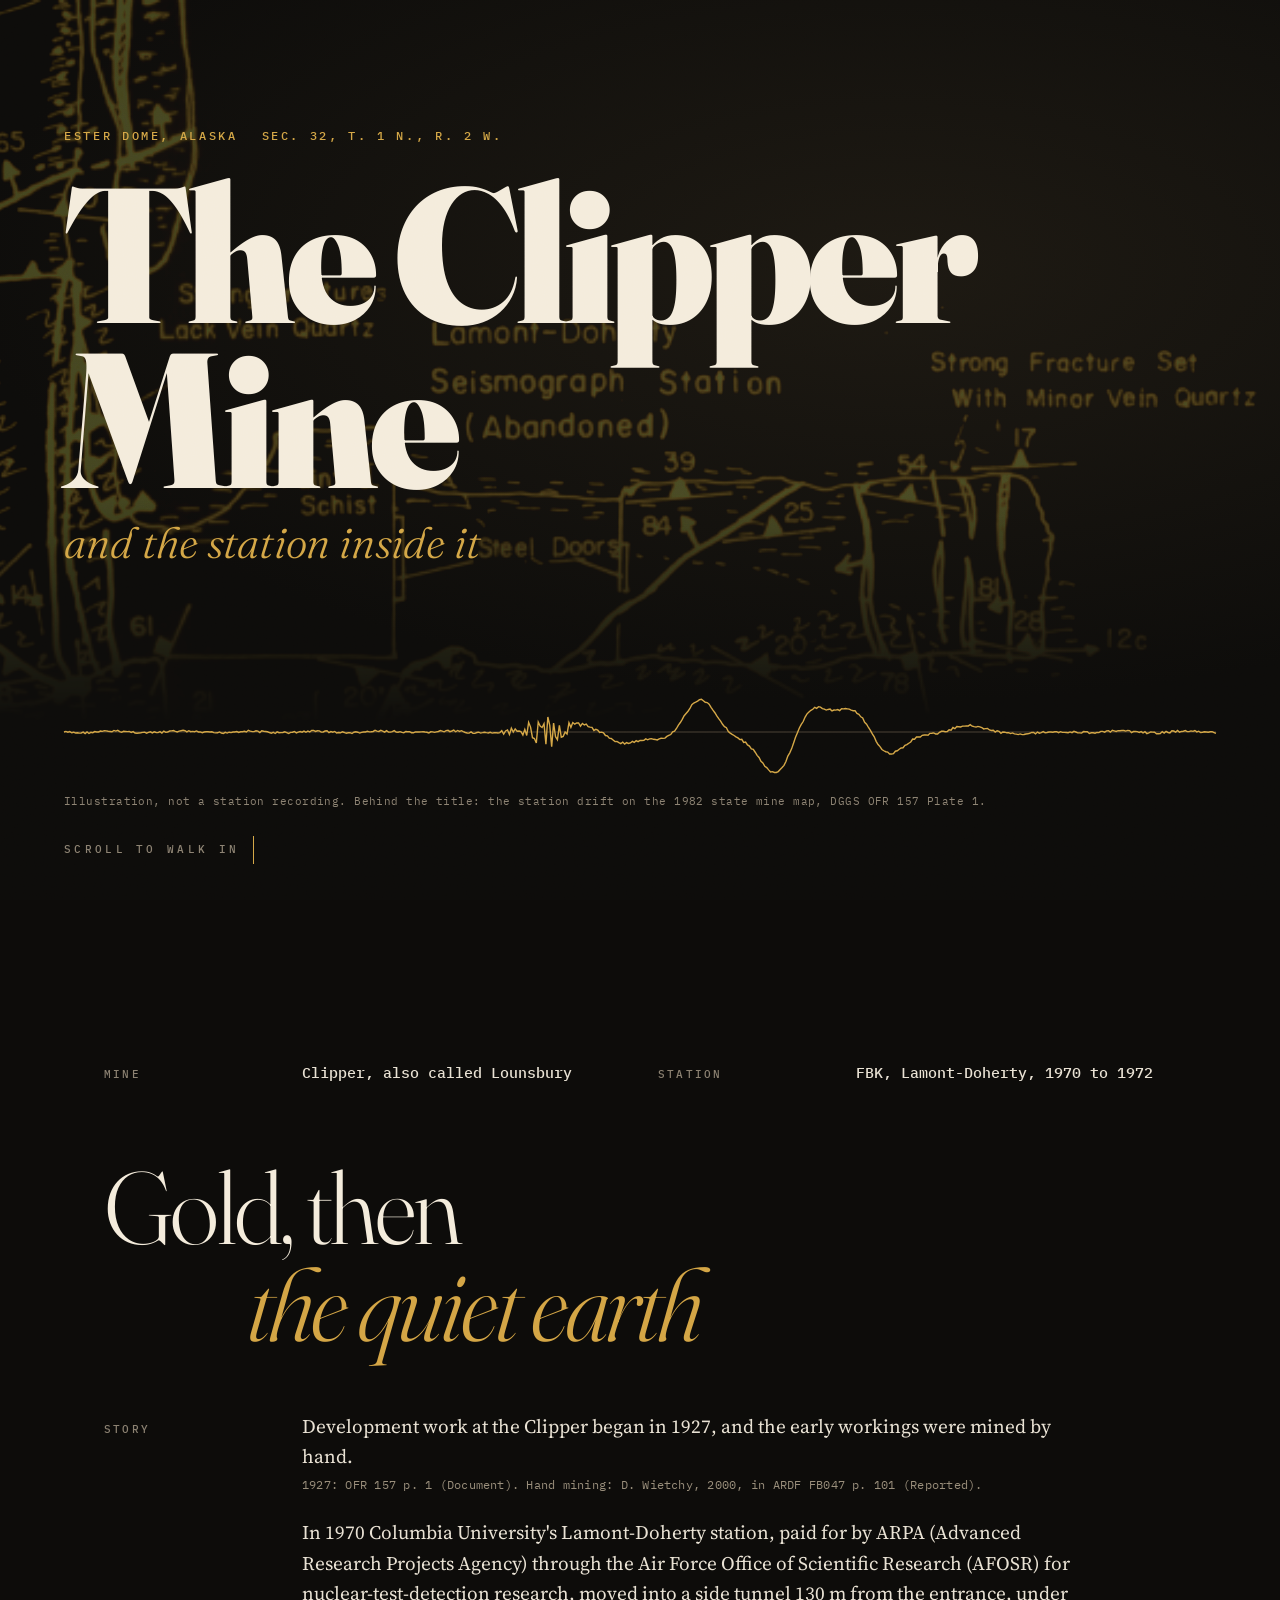
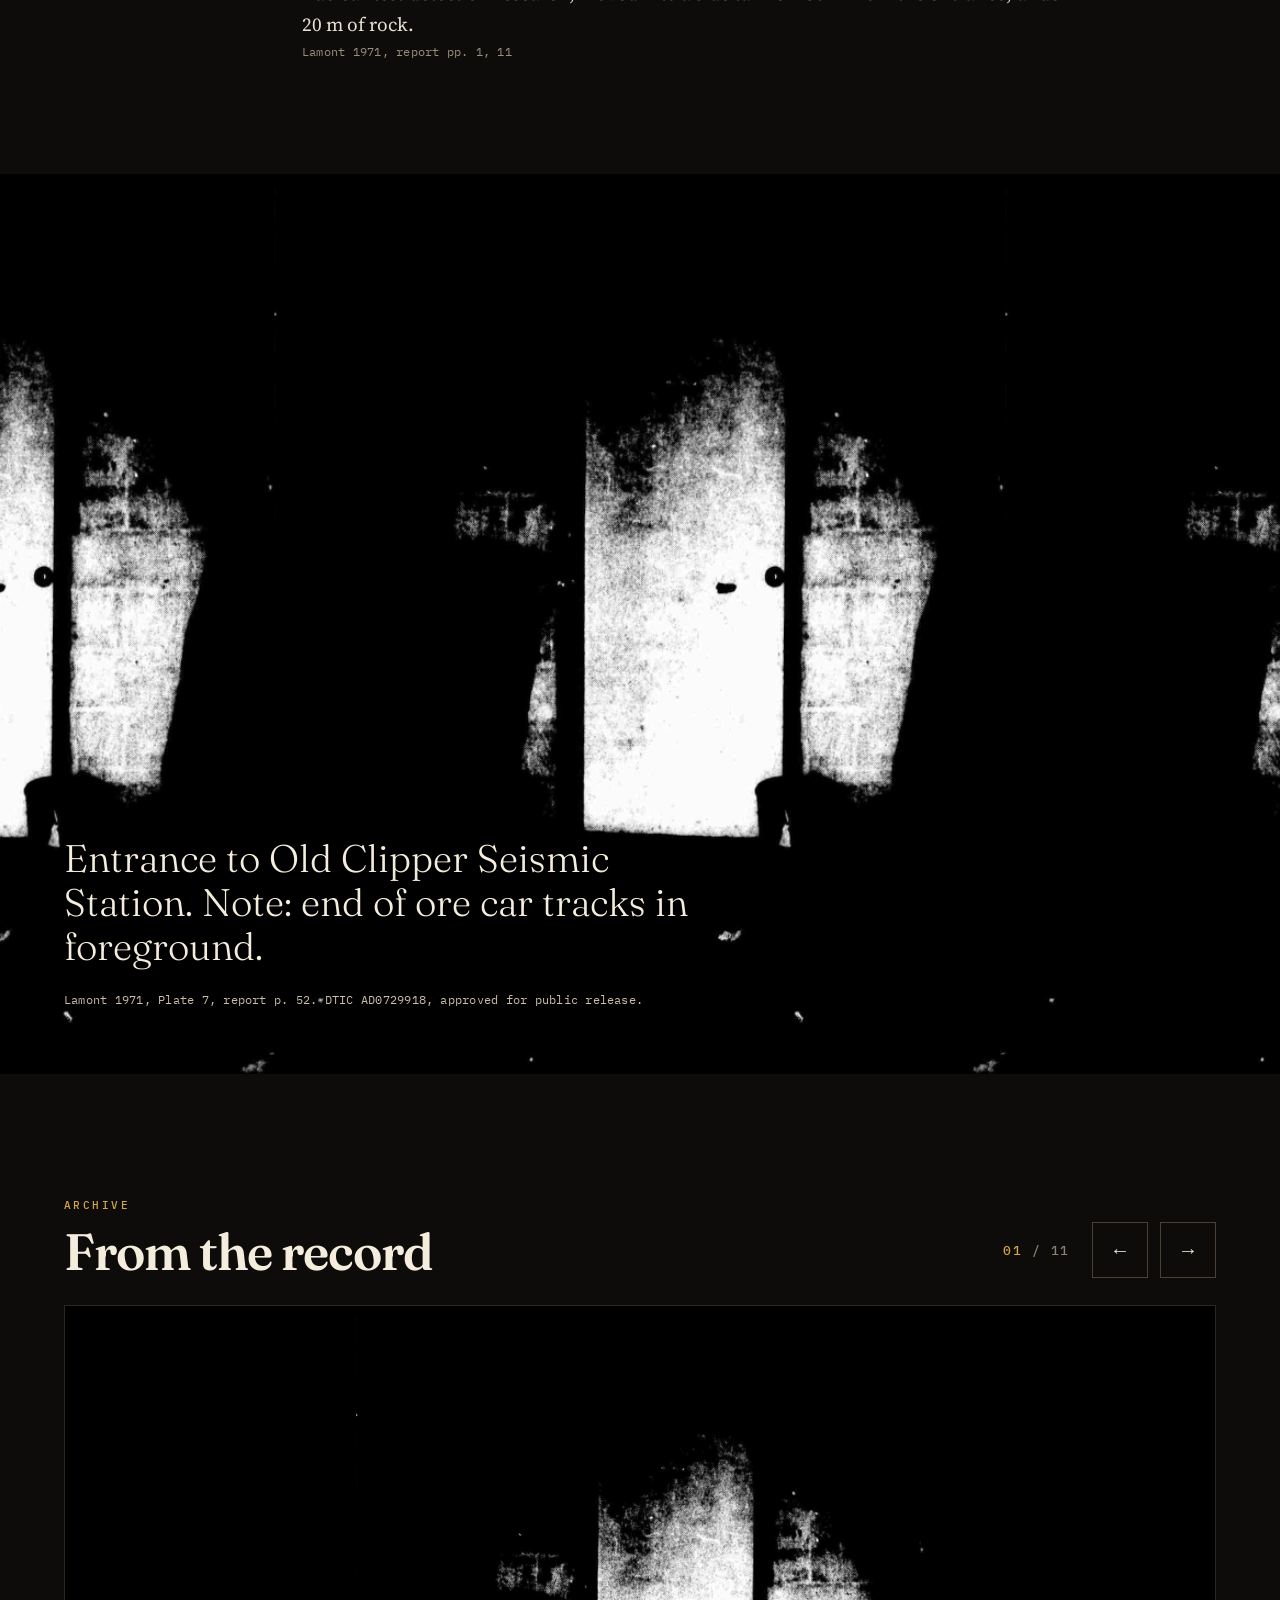
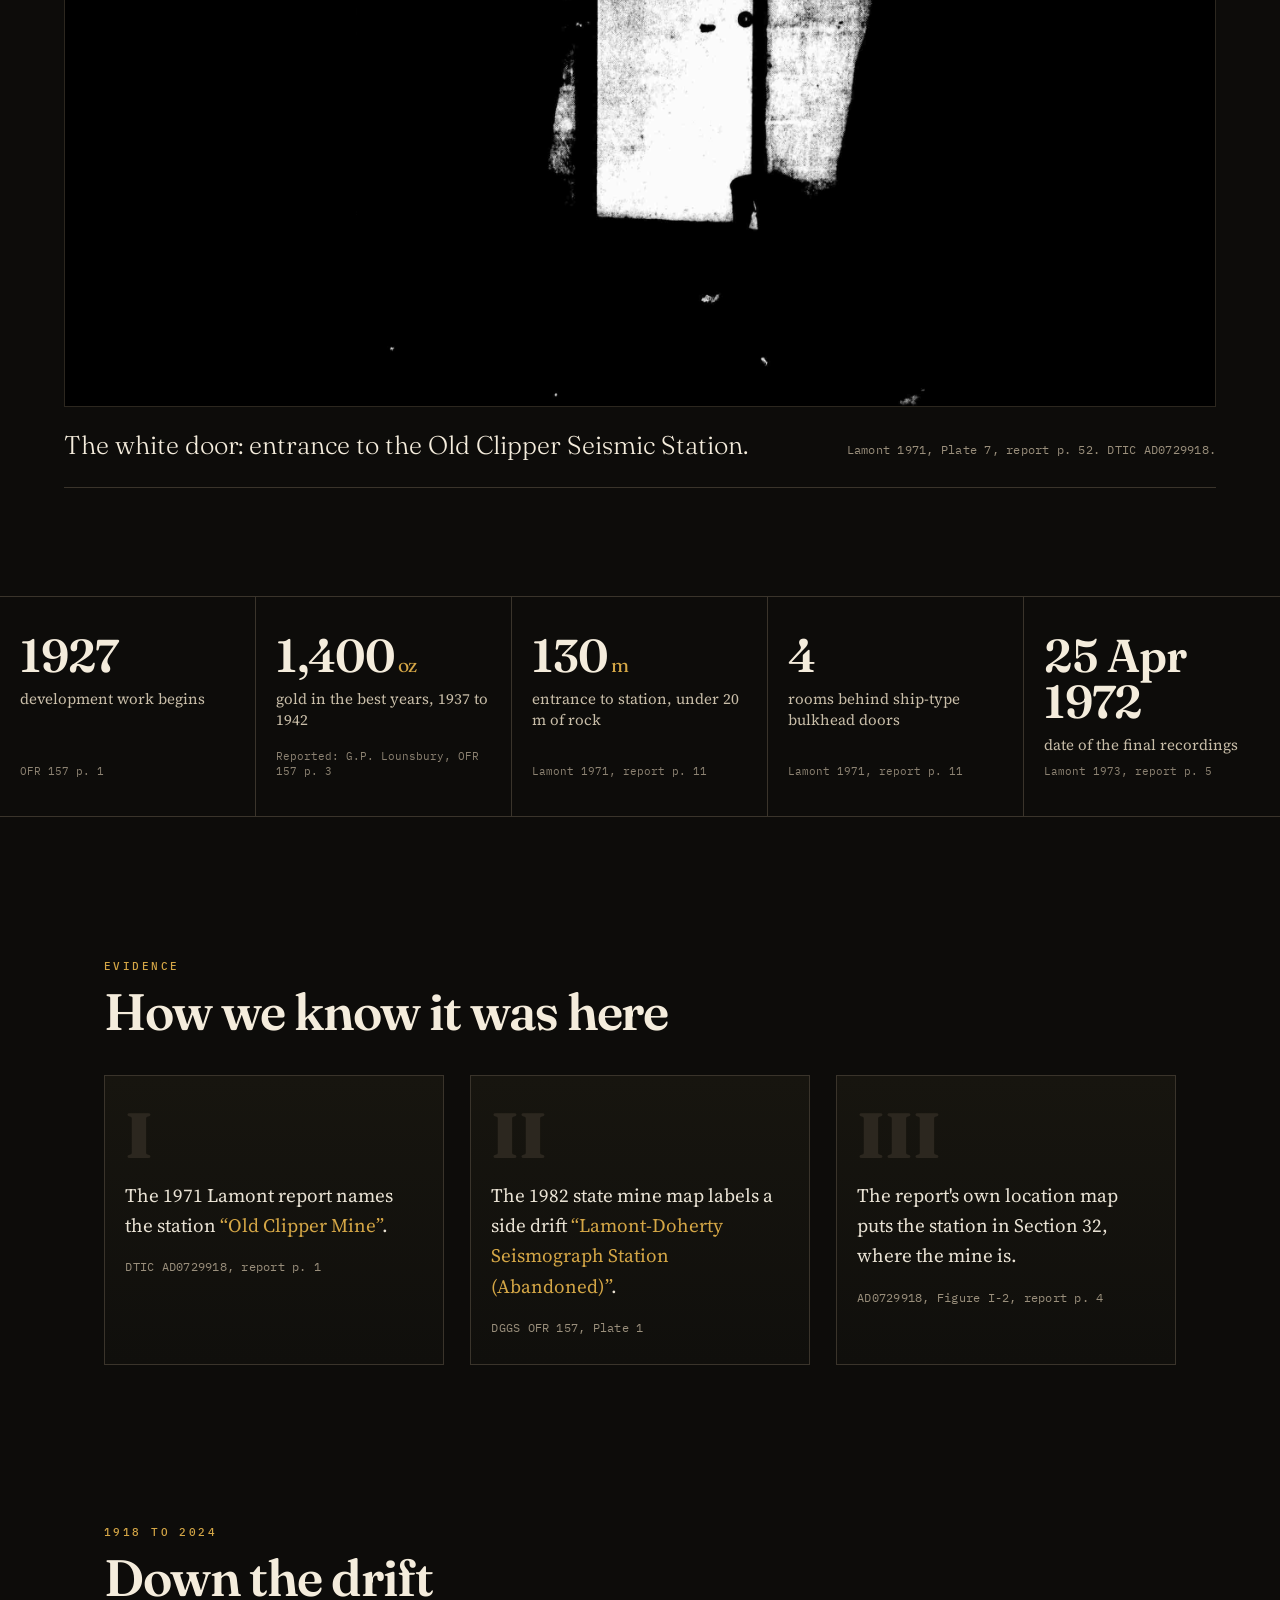
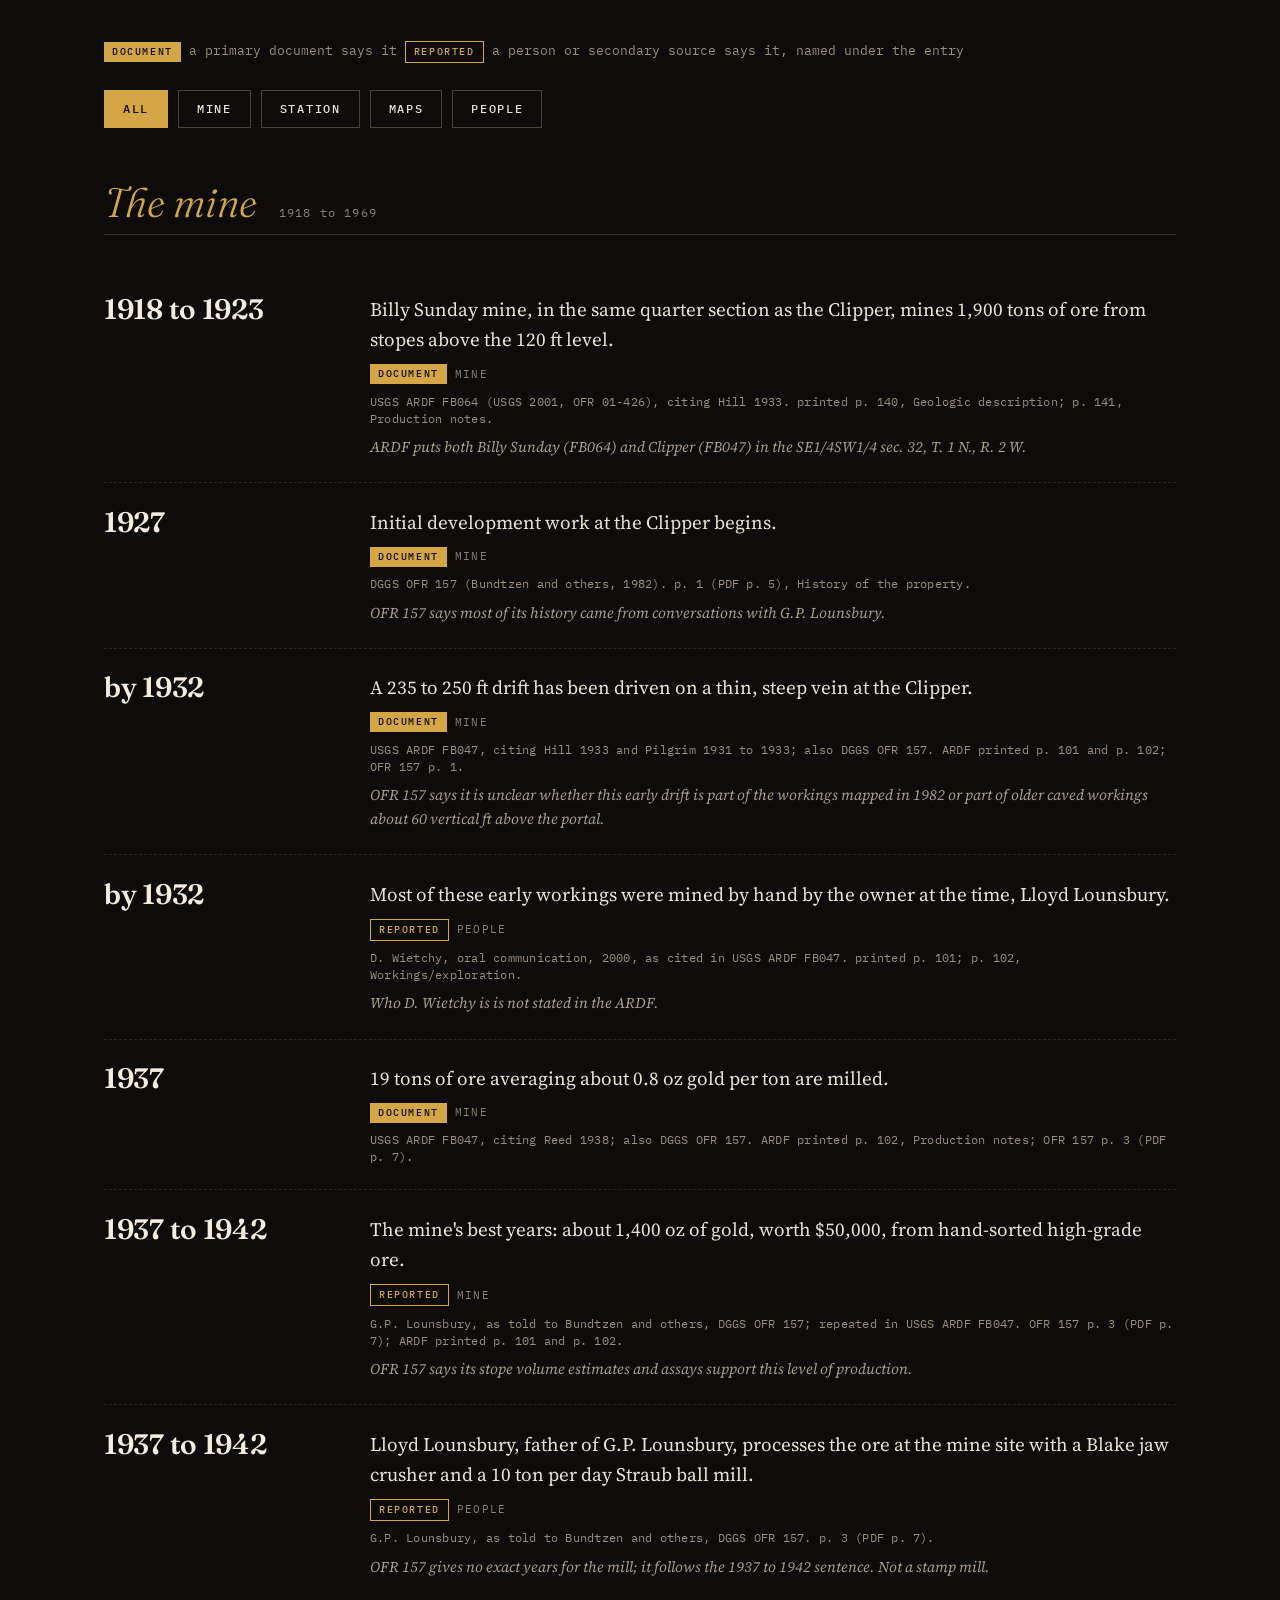
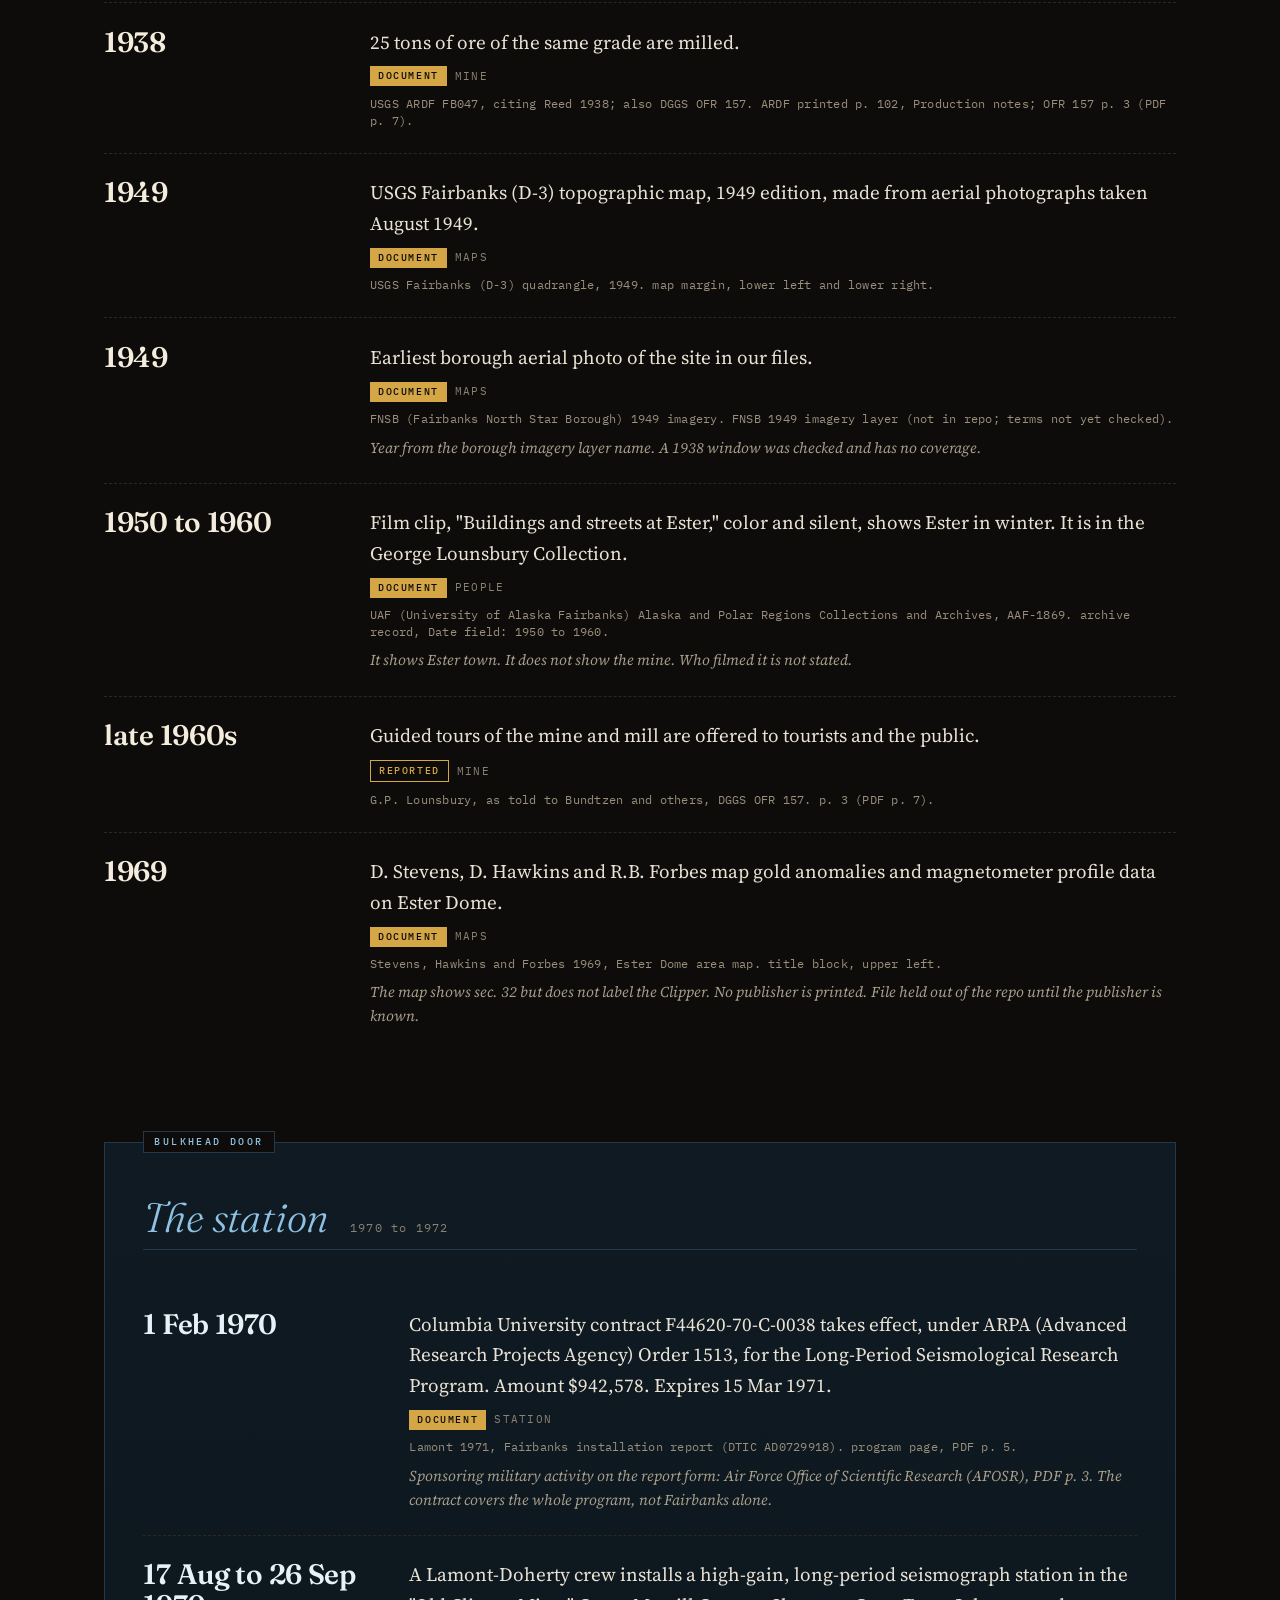
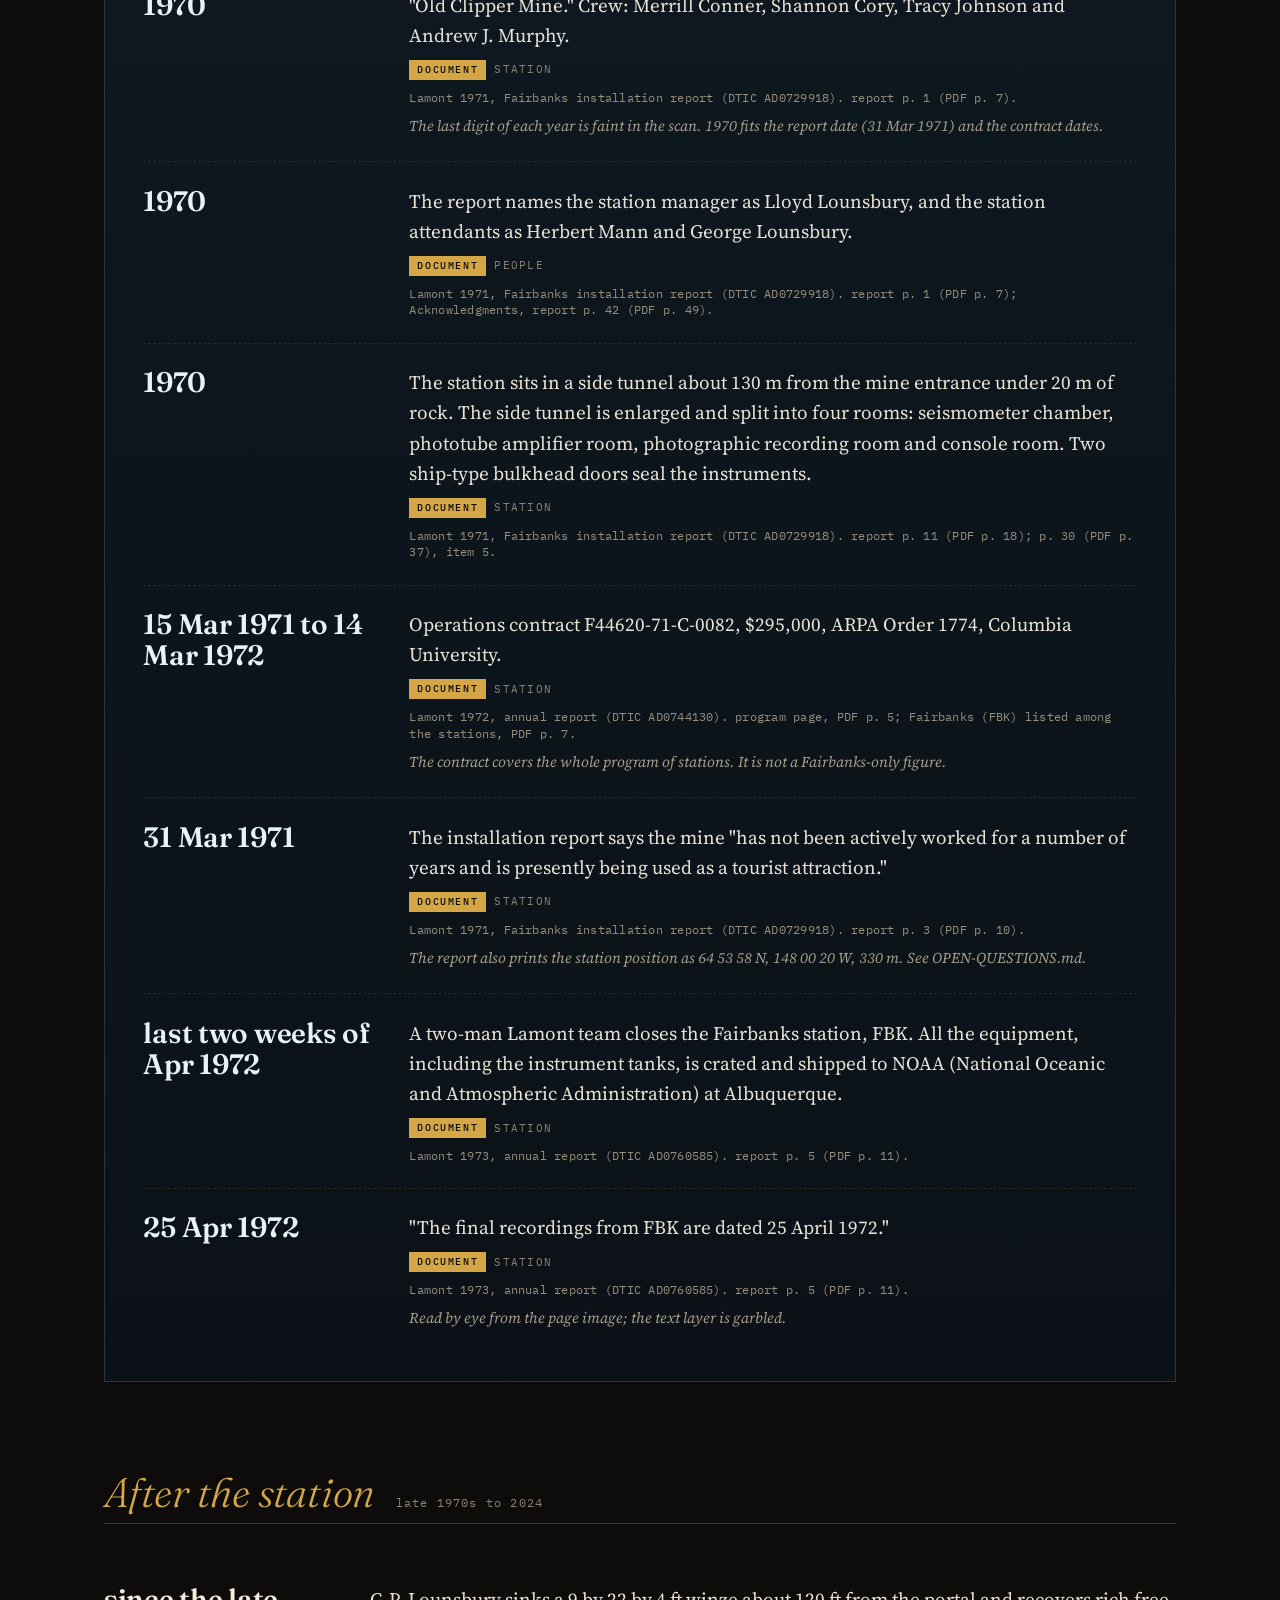
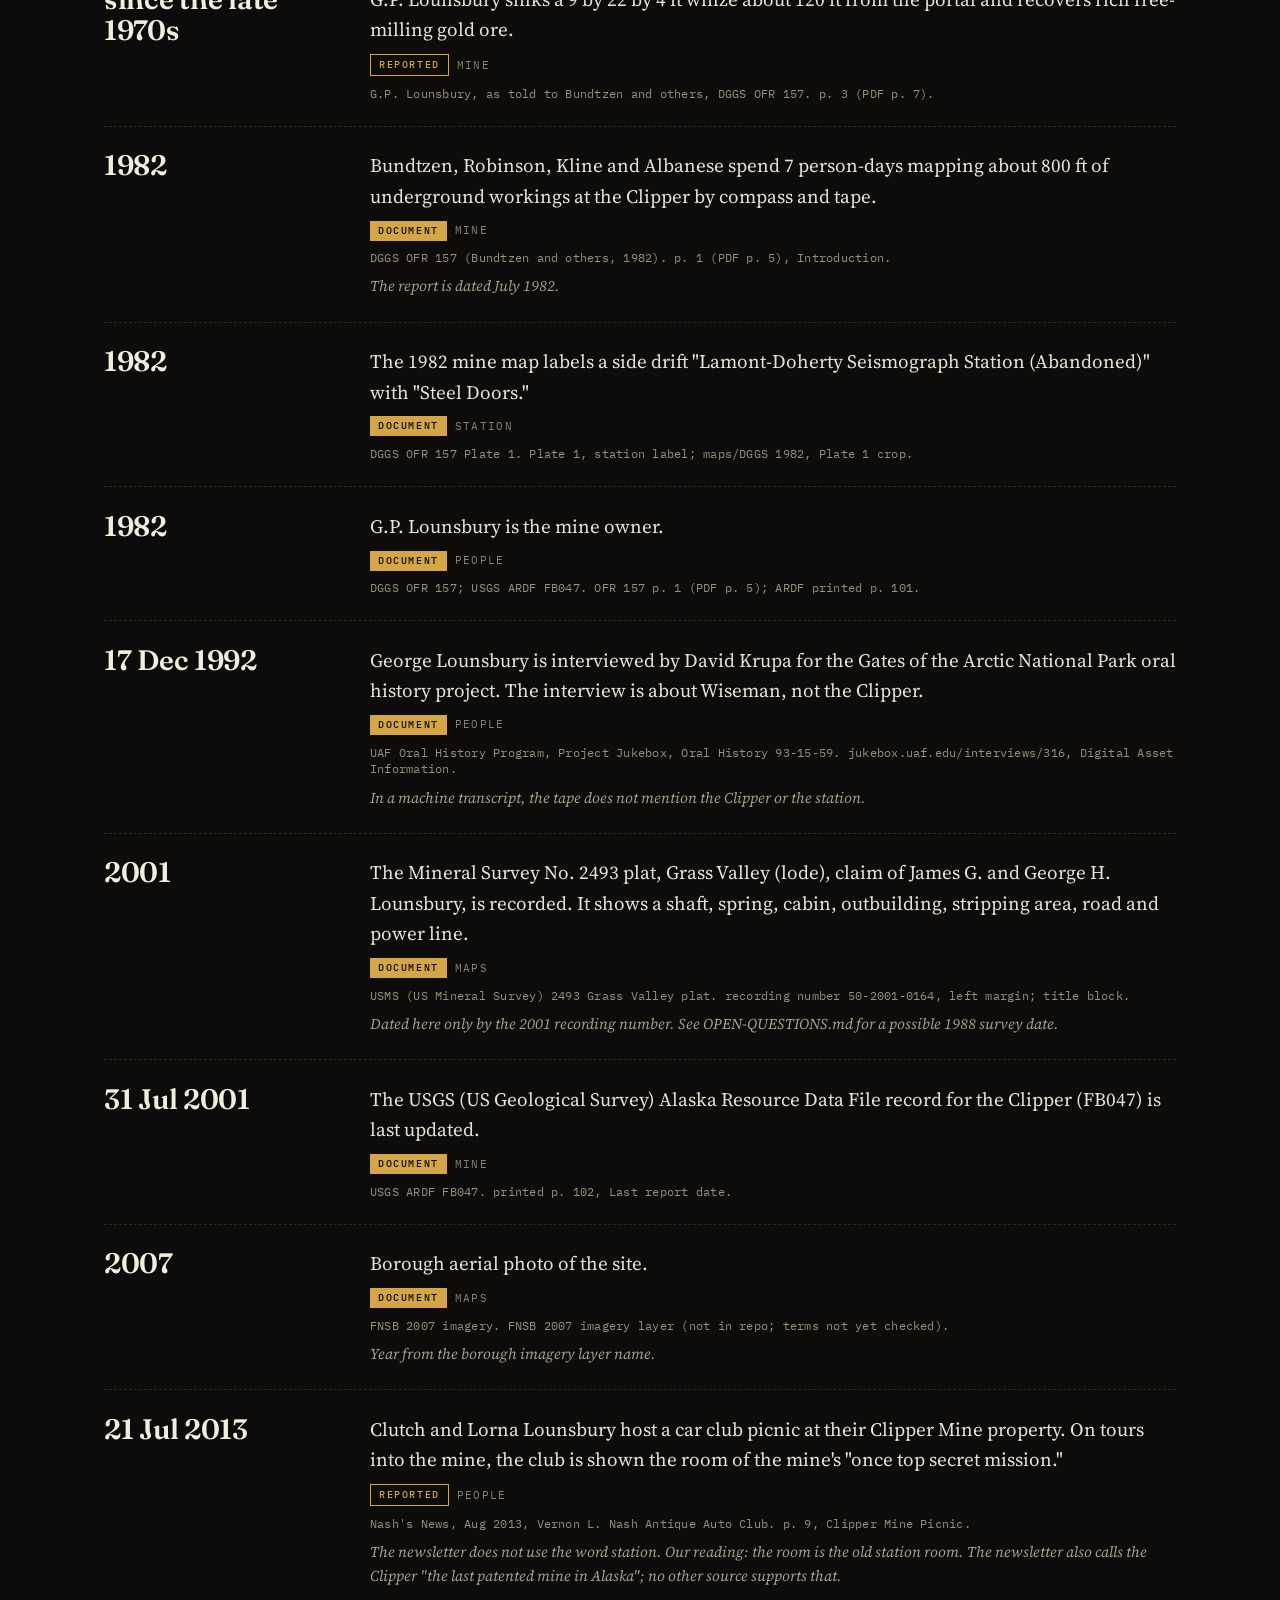
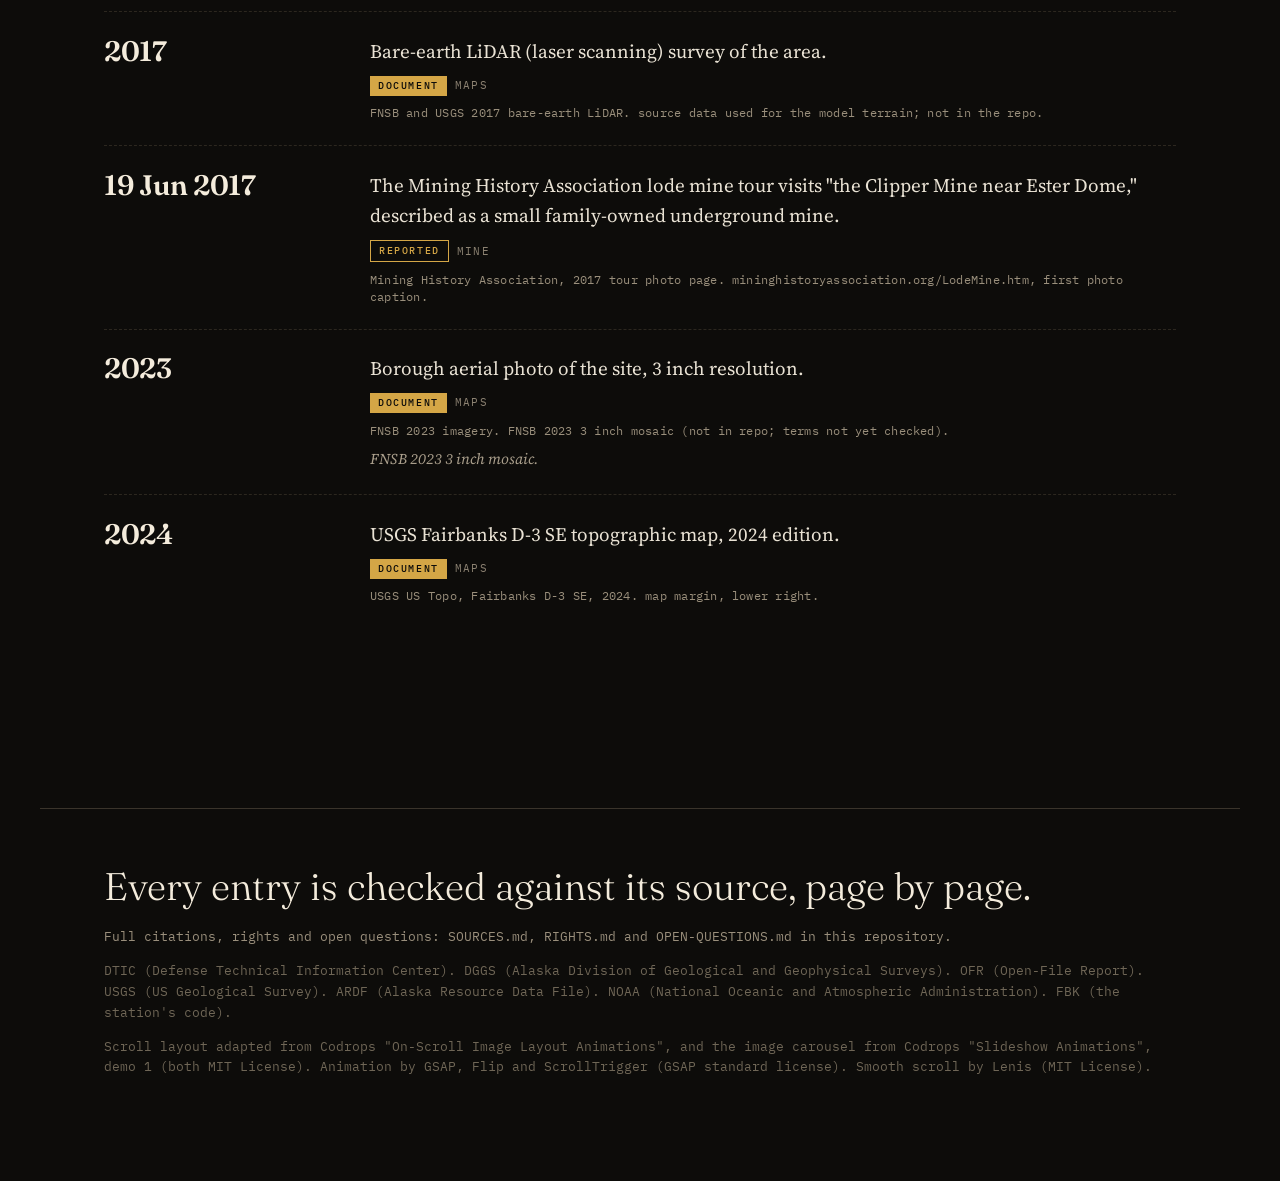
==== site/index.html @ 063e215c "Clipper Mine history v1: sourced timeline, documents, maps, site Public repo with cleared material o" ====
<!doctype html>
<html lang="en">
<head>
<meta charset="utf-8">
<meta name="viewport" content="width=device-width, initial-scale=1">
<title>Clipper Mine History</title>
<meta name="description" content="The Clipper Mine on Ester Dome, Alaska, and the Lamont-Doherty seismograph station that ran inside it from 1970 to 1972. Every line sourced.">
<link rel="preconnect" href="https://fonts.googleapis.com">
<link rel="preconnect" href="https://fonts.gstatic.com" crossorigin>
<link href="https://fonts.googleapis.com/css2?family=Fraunces:ital,opsz,wght@0,9..144,300;0,9..144,600;0,9..144,900;1,9..144,300&family=IBM+Plex+Mono:wght@400;500&family=Source+Serif+4:opsz,wght@8..60,400;8..60,600&display=swap" rel="stylesheet">
<link rel="stylesheet" href="style.css">
<script>document.documentElement.className = "js";</script>
</head>
<body>
<div class="grain" aria-hidden="true"></div>

<header class="hero">
  <div class="hero-map" aria-hidden="true"></div>
  <div class="hero-inner">
    <p class="kicker rise d1"><span>Ester Dome, Alaska</span><span>sec. 32, T. 1 N., R. 2 W.</span></p>
    <h1 class="rise d2">The Clipper<br>Mine</h1>
    <p class="sub rise d3">and the station inside it</p>
  </div>
  <figure class="trace rise d4">
    <svg id="trace" viewBox="0 0 1200 160" preserveAspectRatio="none" role="img" aria-label="Illustrative seismograph trace"></svg>
    <figcaption>Illustration, not a station recording. Behind the title: the station drift on the 1982 state mine map, DGGS OFR 157 Plate 1.</figcaption>
  </figure>
  <p class="scroll-cue rise d5">Scroll to walk in</p>
</header>

<section class="intro">
  <span class="lab lab-a">Mine</span>
  <span class="val val-a">Clipper, also called Lounsbury</span>
  <span class="lab lab-b">Station</span>
  <span class="val val-b">FBK, Lamont-Doherty, 1970 to 1972</span>
  <h2 class="intro-title"><span>Gold, then</span><span>the quiet earth</span></h2>
  <span class="lab lab-c">Story</span>
  <div class="intro-text">
    <p>Development work at the Clipper began in 1927, and the early workings were mined by hand. <span class="src">1927: OFR 157 p. 1 (Document). Hand mining: D. Wietchy, 2000, in ARDF FB047 p. 101 (Reported).</span></p>
    <p>In 1970 Columbia University's Lamont-Doherty station, paid for by ARPA (Advanced Research Projects Agency) through the Air Force Office of Scientific Research (AFOSR) for nuclear-test-detection research, moved into a side tunnel 130 m from the entrance, under 20 m of rock. <span class="src">Lamont 1971, report pp. 1, 11</span></p>
  </div>
</section>

<div class="walk-wrap">
  <div class="walk" id="walk" role="figure" aria-label="Archive pieces in a row; the station door grows to fill the screen">
    <div class="w-item s" style="background-image:url('../maps/DGGS%201982%2C%20Plate%201%20crop%2C%20location%20map.png')"></div>
    <div class="w-item m" style="background-image:url('../maps/Lamont%201971%2C%20Figure%20II-1%2C%20Old%20Clipper%20mine%20plan.png')"></div>
    <div class="w-item l" style="background-image:url('../model/Model%20v2%20still%2C%20portal%20and%20drift%20(approx%2C%20from%20Plate%201%201982).png')"></div>
    <div class="w-item xl" style="background-image:url('../photos/Lamont%201971%20plates/Lamont%201971%2C%20Plate%207%2C%20door%20photo%20crop.png')"></div>
    <div class="w-item l" style="background-image:url('../maps/DGGS%201982%2C%20Plate%201%20crop%2C%20Lamont-Doherty%20seismograph%20station%20(abandoned).png')"></div>
    <div class="w-item m" style="background-image:url('../maps/USMS%202493%20Grass%20Valley%20mineral%20survey%20plat%2C%20recorded%202001.jpg')"></div>
    <div class="w-item s" style="background-image:url('../maps/Lamont%201971%2C%20Figure%20I-2%2C%20station%20location%20map.png')"></div>
    <div class="w-caption">
      <p class="q">Entrance to Old Clipper Seismic Station. Note: end of ore car tracks in foreground.</p>
      <p class="src">Lamont 1971, Plate 7, report p. 52. DTIC AD0729918, approved for public release.</p>
    </div>
  </div>
</div>

<section class="reel" id="reel" aria-roledescription="carousel" aria-label="Images from the record">
  <div class="reel-head">
    <h2><span class="tag">Archive</span>From the record</h2>
    <div class="reel-ctrl">
      <span class="reel-count" aria-live="polite"><b id="reel-n">01</b> / <span id="reel-t">00</span></span>
      <button type="button" class="reel-btn" id="reel-prev" aria-label="Previous image">&larr;</button>
      <button type="button" class="reel-btn" id="reel-next" aria-label="Next image">&rarr;</button>
    </div>
  </div>
  <div class="reel-stage" id="reel-stage" tabindex="0"></div>
  <div class="reel-cap" id="reel-cap"><p class="t"></p><p class="src"></p></div>
</section>

<section class="stats" aria-label="Key numbers">
  <div class="stat reveal"><b>1927</b><span>development work begins</span><i>OFR 157 p. 1</i></div>
  <div class="stat reveal"><b>1,400<small>oz</small></b><span>gold in the best years, 1937 to 1942</span><i>Reported: G.P. Lounsbury, OFR 157 p. 3</i></div>
  <div class="stat reveal"><b>130<small>m</small></b><span>entrance to station, under 20 m of rock</span><i>Lamont 1971, report p. 11</i></div>
  <div class="stat reveal"><b>4</b><span>rooms behind ship-type bulkhead doors</span><i>Lamont 1971, report p. 11</i></div>
  <div class="stat reveal"><b>25 Apr 1972</b><span>date of the final recordings</span><i>Lamont 1973, report p. 5</i></div>
</section>

<main>
<section class="know reveal">
  <h2><span class="tag">Evidence</span>How we know it was here</h2>
  <ol>
    <li><span class="n">I</span><p>The 1971 Lamont report names the station <q>Old Clipper Mine</q>.</p><span class="src">DTIC AD0729918, report p. 1</span></li>
    <li><span class="n">II</span><p>The 1982 state mine map labels a side drift <q>Lamont-Doherty Seismograph Station (Abandoned)</q>.</p><span class="src">DGGS OFR 157, Plate 1</span></li>
    <li><span class="n">III</span><p>The report's own location map puts the station in Section 32, where the mine is.</p><span class="src">AD0729918, Figure I-2, report p. 4</span></li>
  </ol>
</section>

<section class="timeline-wrap">
  <div class="tl-head reveal">
    <h2><span class="tag">1918 to 2024</span>Down the drift</h2>
    <p class="legend"><span class="grade g-document">Document</span> a primary document says it <span class="grade g-reported">Reported</span> a person or secondary source says it, named under the entry</p>
    <div class="filters" role="group" aria-label="Filter the timeline">
      <button type="button" data-filter="All" class="on">All</button>
      <button type="button" data-filter="Mine">Mine</button>
      <button type="button" data-filter="Station">Station</button>
      <button type="button" data-filter="Maps">Maps</button>
      <button type="button" data-filter="People">People</button>
    </div>
  </div>
  <div id="timeline"><p class="loading">Loading the timeline.</p></div>
</section>
</main>

<footer class="foot">
  <p class="foot-big">Every entry is checked against its source, page by page.</p>
  <p>Full citations, rights and open questions: SOURCES.md, RIGHTS.md and OPEN-QUESTIONS.md in this repository.</p>
  <p class="abbr">DTIC (Defense Technical Information Center). DGGS (Alaska Division of Geological and Geophysical Surveys). OFR (Open-File Report). USGS (US Geological Survey). ARDF (Alaska Resource Data File). NOAA (National Oceanic and Atmospheric Administration). FBK (the station's code).</p>
  <p class="abbr">Scroll layout adapted from Codrops "On-Scroll Image Layout Animations", and the image carousel from Codrops "Slideshow Animations", demo 1 (both MIT License). Animation by GSAP, Flip and ScrollTrigger (GSAP standard license). Smooth scroll by Lenis (MIT License).</p>
</footer>

<script src="vendor/gsap.min.js"></script>
<script src="vendor/ScrollTrigger.min.js"></script>
<script src="vendor/Flip.min.js"></script>
<script src="vendor/lenis.min.js"></script>
<script src="timeline.js"></script>
</body>
</html>
---- site/style.css ----
* { box-sizing: border-box; }
html { background: #0d0c0a; }
body {
  margin: 0;
  background: #0d0c0a;
  color: #e9e2d4;
  font: 18px/1.6 "Source Serif 4", Georgia, serif;
  overflow-x: hidden;
}
::selection { background: #d4a646; color: #0d0c0a; }

.grain {
  position: fixed; inset: 0; pointer-events: none; z-index: 200; opacity: 0.09; mix-blend-mode: overlay;
  background-image: url("data:image/svg+xml;utf8,<svg xmlns='http://www.w3.org/2000/svg' width='160' height='160'><filter id='n'><feTurbulence type='fractalNoise' baseFrequency='0.9' numOctaves='3' stitchTiles='stitch'/></filter><rect width='100%' height='100%' filter='url(%23n)'/></svg>");
}

.hero {
  position: relative; min-height: 100svh; display: grid; grid-template-rows: 1fr auto auto;
  padding: 6vh 5vw 4vh; overflow: hidden; isolation: isolate;
  background: radial-gradient(120% 80% at 70% 30%, #1d1912 0%, #0d0c0a 60%);
}
.hero-map {
  position: absolute; inset: 0; z-index: -1;
  background: url("../maps/DGGS%201982%2C%20Plate%201%20crop%2C%20Lamont-Doherty%20seismograph%20station%20(abandoned).png") 20% 0% / min(1700px, 160vw) auto no-repeat;
  filter: invert(1) sepia(1) saturate(2.4) hue-rotate(4deg) brightness(0.7) contrast(1.4);
  mix-blend-mode: screen; opacity: 0.3;
  -webkit-mask-image: linear-gradient(180deg, #000 0%, #000 55%, transparent 80%);
  mask-image: linear-gradient(180deg, #000 0%, #000 55%, transparent 80%);
  animation: drift 40s ease-in-out infinite alternate;
}
@keyframes drift { from { transform: scale(1.04) translate(0, 0); } to { transform: scale(1.12) translate(-2vw, 1vh); } }
.hero-inner { align-self: center; max-width: 1200px; }
.kicker {
  display: flex; flex-wrap: wrap; gap: 0.4em 2em; margin: 0 0 3vh;
  font: 500 12px/1.3 "IBM Plex Mono", monospace; letter-spacing: 0.22em; text-transform: uppercase; color: #d4a646;
}
h1 {
  margin: 0; font: 900 clamp(64px, 15vw, 240px)/0.86 "Fraunces", serif; letter-spacing: -0.035em;
  font-variation-settings: "opsz" 144; color: #f4ecdc;
}
.sub { margin: 2vh 0 0; font: italic 300 clamp(24px, 3.4vw, 46px)/1.1 "Fraunces", serif; color: #d4a646; }
.trace { margin: 4vh 0 0; }
.trace svg { width: 100%; height: clamp(70px, 12vh, 140px); display: block; overflow: visible; }
.trace path { fill: none; stroke: #d4a646; stroke-width: 1.4; vector-effect: non-scaling-stroke; }
.trace .base { stroke: #4a4134; stroke-width: 1; }
.trace figcaption { font: 11px/1.4 "IBM Plex Mono", monospace; color: #8c8272; margin-top: 8px; letter-spacing: 0.04em; }
.scroll-cue { margin: 3vh 0 0; font: 500 11px/1 "IBM Plex Mono", monospace; letter-spacing: 0.3em; text-transform: uppercase; color: #8c8272; }
.scroll-cue::after { content: ""; display: inline-block; width: 1px; height: 28px; background: #d4a646; margin-left: 14px; vertical-align: middle; animation: cue 1.8s ease-in-out infinite; transform-origin: top; }
@keyframes cue { 0% { transform: scaleY(0); } 50% { transform: scaleY(1); } 100% { transform: scaleY(0); transform-origin: bottom; } }

.rise { opacity: 0; transform: translateY(28px); animation: rise 1.1s cubic-bezier(.2,.7,.1,1) forwards; }
.d1 { animation-delay: 0.1s; } .d2 { animation-delay: 0.25s; } .d3 { animation-delay: 0.45s; } .d4 { animation-delay: 0.65s; } .d5 { animation-delay: 1.1s; }
@keyframes rise { to { opacity: 1; transform: none; } }

.intro {
  display: grid; grid-template-columns: 9em 1fr 9em 1fr; gap: 1.2em 2em; align-items: baseline;
  max-width: 1200px; margin: 18vh auto 10vh; padding: 0 5vw;
}
.lab { font: 500 11px/1.3 "IBM Plex Mono", monospace; letter-spacing: 0.2em; text-transform: uppercase; color: #8c8272; }
.val { font: 500 15px/1.4 "IBM Plex Mono", monospace; color: #e9e2d4; }
.intro-title { grid-column: 1 / -1; margin: 6vh 0 4vh; font: 300 clamp(44px, 8vw, 128px)/0.95 "Fraunces", serif; letter-spacing: -0.03em; }
.intro-title span { display: block; }
.intro-title span + span { padding-left: 1.4em; font-style: italic; color: #d4a646; }
.lab-c { grid-column: 1; }
.intro-text { grid-column: 2 / -1; max-width: 40em; font-size: clamp(18px, 1.5vw, 22px); }
.intro-text p { margin: 0 0 1.2em; }
.src { display: block; font: 12px/1.4 "IBM Plex Mono", monospace; color: #9a8f7c; margin-top: 0.4em; letter-spacing: 0.02em; }

.walk-wrap { position: relative; width: 100%; height: 100svh; display: flex; align-items: center; justify-content: center; overflow: hidden; margin: 10vh 0; }
.walk { position: relative; width: 100%; height: 100%; display: flex; align-items: center; justify-content: center; gap: 2rem; }
.w-item { flex: none; aspect-ratio: 2 / 3; height: 20vh; background-size: cover; background-position: 50% 50%; background-color: #efe9dc; filter: grayscale(1) contrast(1.05); box-shadow: 0 20px 60px rgba(0,0,0,0.6); }
.w-item.m { height: 25vh; }
.w-item.l { height: 50vh; }
.w-item.xl { height: 75vh; z-index: 10; background-color: #000; filter: none; }
.walk.switch .w-item.m, .walk.switch .w-item.l { height: 20vh; }
.walk.switch .w-item.xl { height: 100svh; width: 100vw; aspect-ratio: auto; background-size: contain; }
.w-caption { position: absolute; left: 0; bottom: -50vh; z-index: 20; width: 100%; max-width: 780px; padding: 0 5vw 6vh; opacity: 0; }
.walk.switch .w-caption { bottom: 0; opacity: 1; }
.w-caption .q { margin: 0 0 0.6em; font: 300 clamp(24px, 3vw, 40px)/1.15 "Fraunces", serif; color: #f4ecdc; text-shadow: 0 2px 30px #000; }
.w-caption .src { color: #c9bea9; }

.reel { max-width: 1400px; margin: 14vh auto 0; padding: 0 5vw; }
.reel-head { display: flex; flex-wrap: wrap; align-items: flex-end; justify-content: space-between; gap: 2vh 2vw; margin-bottom: 3vh; }
.reel-head h2 { margin: 0; }
.reel-ctrl { display: flex; align-items: center; gap: 12px; }
.reel-count { font: 500 13px/1 "IBM Plex Mono", monospace; letter-spacing: 0.12em; color: #8c8272; margin-right: 10px; }
.reel-count b { color: #d4a646; font-weight: 500; }
.reel-btn { width: 56px; height: 56px; border: 1px solid #4a4134; background: transparent; color: #e9e2d4; font-size: 20px; cursor: pointer; transition: background 0.25s, color 0.25s, border-color 0.25s; }
.reel-btn:hover, .reel-btn:focus-visible { background: #d4a646; color: #0d0c0a; border-color: #d4a646; outline: none; }
.reel-stage { position: relative; height: min(78vh, 820px); overflow: hidden; background: #070706; border: 1px solid #2c271f; outline: none; touch-action: pan-y; }
.reel-stage:focus-visible { border-color: #d4a646; }
.r-slide { position: absolute; inset: 0; overflow: hidden; pointer-events: none; opacity: 0; }
.r-slide.cur { pointer-events: auto; opacity: 1; z-index: 2; }
.r-img { position: absolute; inset: 0; background-size: contain; background-position: 50% 50%; background-repeat: no-repeat; }
.r-slide.paper .r-img { inset: 3vh 3vw; background-color: #efe9dc; box-shadow: 0 30px 80px rgba(0,0,0,0.7); }
.r-slide.dark .r-img { background-color: #000; }
.reel-cap { display: grid; grid-template-columns: 1fr auto; gap: 1vw; align-items: baseline; padding: 2.4vh 0 0; border-bottom: 1px solid #3a342b; padding-bottom: 2.4vh; min-height: 9vh; }
.reel-cap .t { margin: 0; font: 300 clamp(20px, 2vw, 28px)/1.25 "Fraunces", serif; color: #f4ecdc; }
.reel-cap .src { margin: 0; text-align: right; max-width: 34em; }
@media (max-width: 700px) { .reel-cap { grid-template-columns: 1fr; } .reel-cap .src { text-align: left; } .reel-stage { height: 62vh; } .reel-btn { width: 48px; height: 48px; } }

.stats { display: grid; grid-template-columns: repeat(5, 1fr); border-top: 1px solid #3a342b; border-bottom: 1px solid #3a342b; max-width: 1400px; margin: 12vh auto 0; }
.stat { padding: 4vh 1.6vw; border-right: 1px solid #3a342b; display: flex; flex-direction: column; gap: 0.5em; }
.stat:last-child { border-right: 0; }
.stat b { font: 600 clamp(30px, 3.6vw, 56px)/1 "Fraunces", serif; color: #f4ecdc; letter-spacing: -0.02em; }
.stat b small { font-size: 0.42em; margin-left: 0.15em; color: #d4a646; font-weight: 400; }
.stat span { font-size: 15px; line-height: 1.4; color: #c9bea9; }
.stat i { font: normal 11px/1.4 "IBM Plex Mono", monospace; color: #8c8272; margin-top: auto; }

main { max-width: 1200px; margin: 0 auto; padding: 0 5vw; }
h2 { font: 600 clamp(32px, 4vw, 56px)/1.05 "Fraunces", serif; letter-spacing: -0.02em; margin: 0 0 4vh; color: #f4ecdc; }
.tag { display: block; font: 500 11px/1 "IBM Plex Mono", monospace; letter-spacing: 0.22em; text-transform: uppercase; color: #d4a646; margin-bottom: 1.2em; }

.know { margin: 16vh 0 0; }
.know ol { list-style: none; margin: 0; padding: 0; display: grid; grid-template-columns: repeat(3, 1fr); gap: 2vw; }
.know li { position: relative; padding: 3vh 1.6vw 3vh; border: 1px solid #3a342b; background: linear-gradient(180deg, #17150f, #100f0c); }
.know .n { font: 900 64px/1 "Fraunces", serif; color: #2c271f; display: block; margin-bottom: 0.2em; }
.know li p { margin: 0 0 1em; font-size: 19px; }
.know q { color: #d4a646; }

.timeline-wrap { margin: 18vh 0 0; }
.legend { font: 13px/1.6 "IBM Plex Mono", monospace; color: #9a8f7c; }
.filters { display: flex; flex-wrap: wrap; gap: 10px; margin: 3vh 0 6vh; }
.filters button { font: 500 12px/1 "IBM Plex Mono", monospace; letter-spacing: 0.14em; text-transform: uppercase; padding: 12px 18px; border: 1px solid #4a4134; background: transparent; color: #e9e2d4; cursor: pointer; transition: background 0.25s, color 0.25s, border-color 0.25s; }
.filters button:hover { border-color: #d4a646; }
.filters button.on { background: #d4a646; color: #0d0c0a; border-color: #d4a646; }

.era { position: relative; margin: 0 0 10vh; }
.era-head { display: flex; align-items: baseline; gap: 1.2em; margin: 0 0 4vh; padding-bottom: 1.2vh; border-bottom: 1px solid #3a342b; }
.era-head h3 { margin: 0; font: italic 300 clamp(28px, 3.2vw, 44px)/1 "Fraunces", serif; color: #d4a646; }
.era-head span { font: 12px/1 "IBM Plex Mono", monospace; color: #8c8272; letter-spacing: 0.1em; }
.era.station { padding: 6vh 3vw 3vh; background: linear-gradient(180deg, #0f1a22, #0b1117); border: 1px solid #23394a; }
.era.station .era-head h3 { color: #8fc1e3; }
.era.station .era-head { border-color: #23394a; }
.era.station::before { content: "Bulkhead door"; position: absolute; top: -12px; left: 3vw; padding: 2px 10px; background: #0d0c0a; border: 1px solid #23394a; font: 500 10px/1.6 "IBM Plex Mono", monospace; letter-spacing: 0.24em; text-transform: uppercase; color: #8fc1e3; }

.row { display: grid; grid-template-columns: minmax(7em, 13em) 1fr; gap: 2.5vw; padding: 2.6vh 0; border-top: 1px dashed #2c271f; }
.row:first-of-type { border-top: 0; }
.row .yr { font: 600 clamp(22px, 2.2vw, 32px)/1.1 "Fraunces", serif; color: #f4ecdc; letter-spacing: -0.01em; }
.era.station .row .yr { color: #e6f1f8; }
.row .ev { margin: 0 0 0.5em; font-size: 19px; }
.row .note { margin: 0.5em 0 0; font-size: 15px; color: #a99e8b; font-style: italic; }
.meta { display: flex; flex-wrap: wrap; align-items: center; gap: 8px; margin-top: 4px; }
.grade { display: inline-block; font: 500 10px/1 "IBM Plex Mono", monospace; letter-spacing: 0.16em; text-transform: uppercase; padding: 5px 8px; }
.g-document { background: #d4a646; color: #0d0c0a; }
.g-reported { border: 1px solid #d4a646; color: #d4a646; }
.cat { font: 11px/1 "IBM Plex Mono", monospace; color: #8c8272; letter-spacing: 0.12em; text-transform: uppercase; }
.row .src { margin-top: 0.8em; }
.loading { color: #8c8272; font: 14px "IBM Plex Mono", monospace; }

.reveal { opacity: 0; transform: translateY(40px); transition: opacity 1s ease, transform 1s cubic-bezier(.2,.7,.1,1); }
.reveal.in { opacity: 1; transform: none; }
.no-js .reveal { opacity: 1; transform: none; }

.foot { max-width: 1200px; margin: 20vh auto 0; padding: 6vh 5vw 10vh; border-top: 1px solid #3a342b; color: #9a8f7c; font: 13px/1.6 "IBM Plex Mono", monospace; }
.foot-big { font: 300 clamp(26px, 3vw, 40px)/1.2 "Fraunces", serif; color: #f4ecdc; margin: 0 0 2vh; }
.foot .abbr { color: #6f6656; }

@media (max-width: 900px) {
  .intro { grid-template-columns: 1fr 1fr; }
  .lab-c { display: none; }
  .intro-text { grid-column: 1 / -1; }
  .stats { grid-template-columns: 1fr 1fr; }
  .stat { border-bottom: 1px solid #3a342b; }
  .know ol { grid-template-columns: 1fr; }
  .walk { gap: 0.8rem; }
  .w-item { height: 12vh; } .w-item.m { height: 15vh; } .w-item.l { height: 26vh; } .w-item.xl { height: 52vh; }
  .walk.switch .w-item.m, .walk.switch .w-item.l { height: 12vh; }
}
@media (max-width: 560px) {
  .row { grid-template-columns: 1fr; gap: 0.6em; }
  .intro { grid-template-columns: 1fr; }
  .era.station { padding: 5vh 5vw 2vh; }
}
@media (prefers-reduced-motion: reduce) {
  .hero-map, .scroll-cue::after { animation: none; }
  .rise, .reveal { opacity: 1; transform: none; animation: none; transition: none; }
}

html, body { overflow-x: clip; }
.row > *, .intro > *, .stat, .reel-cap > * { min-width: 0; }
.src, .row .ev, .row .note, .stat i { overflow-wrap: anywhere; }
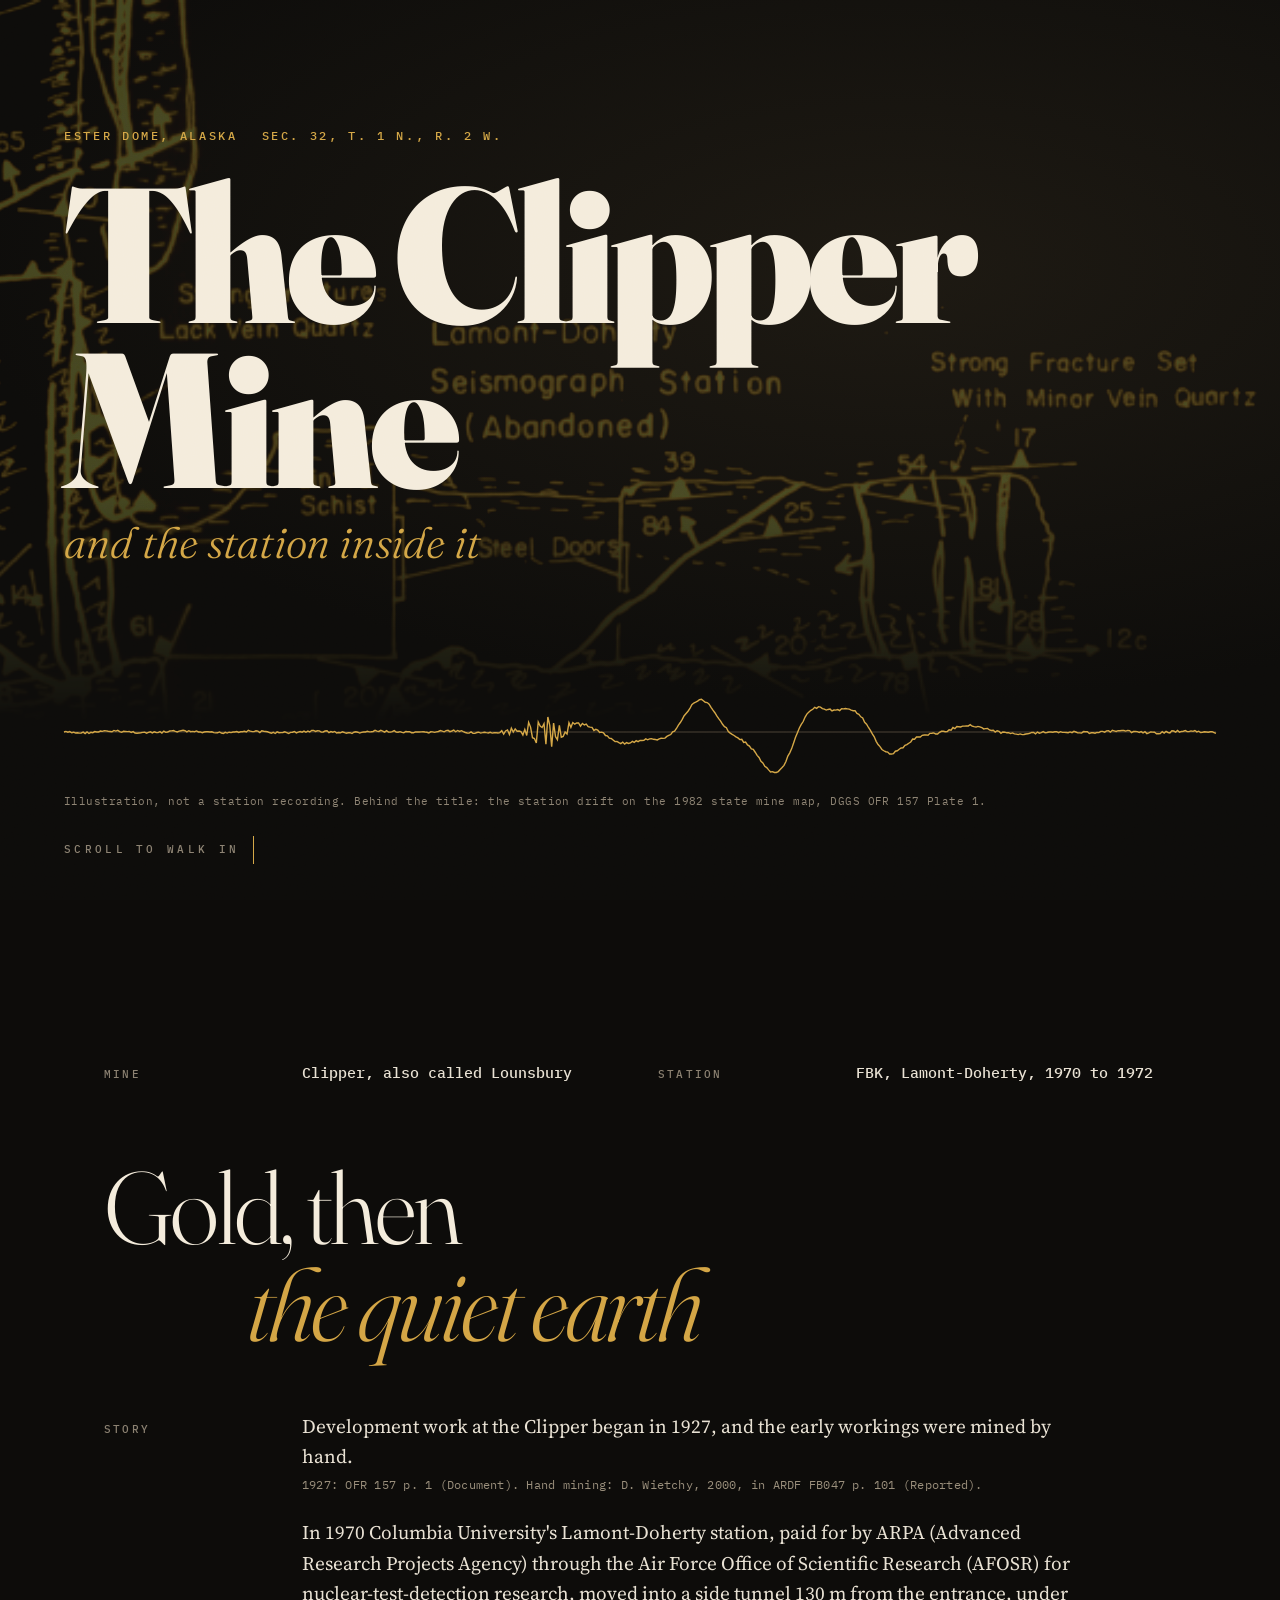
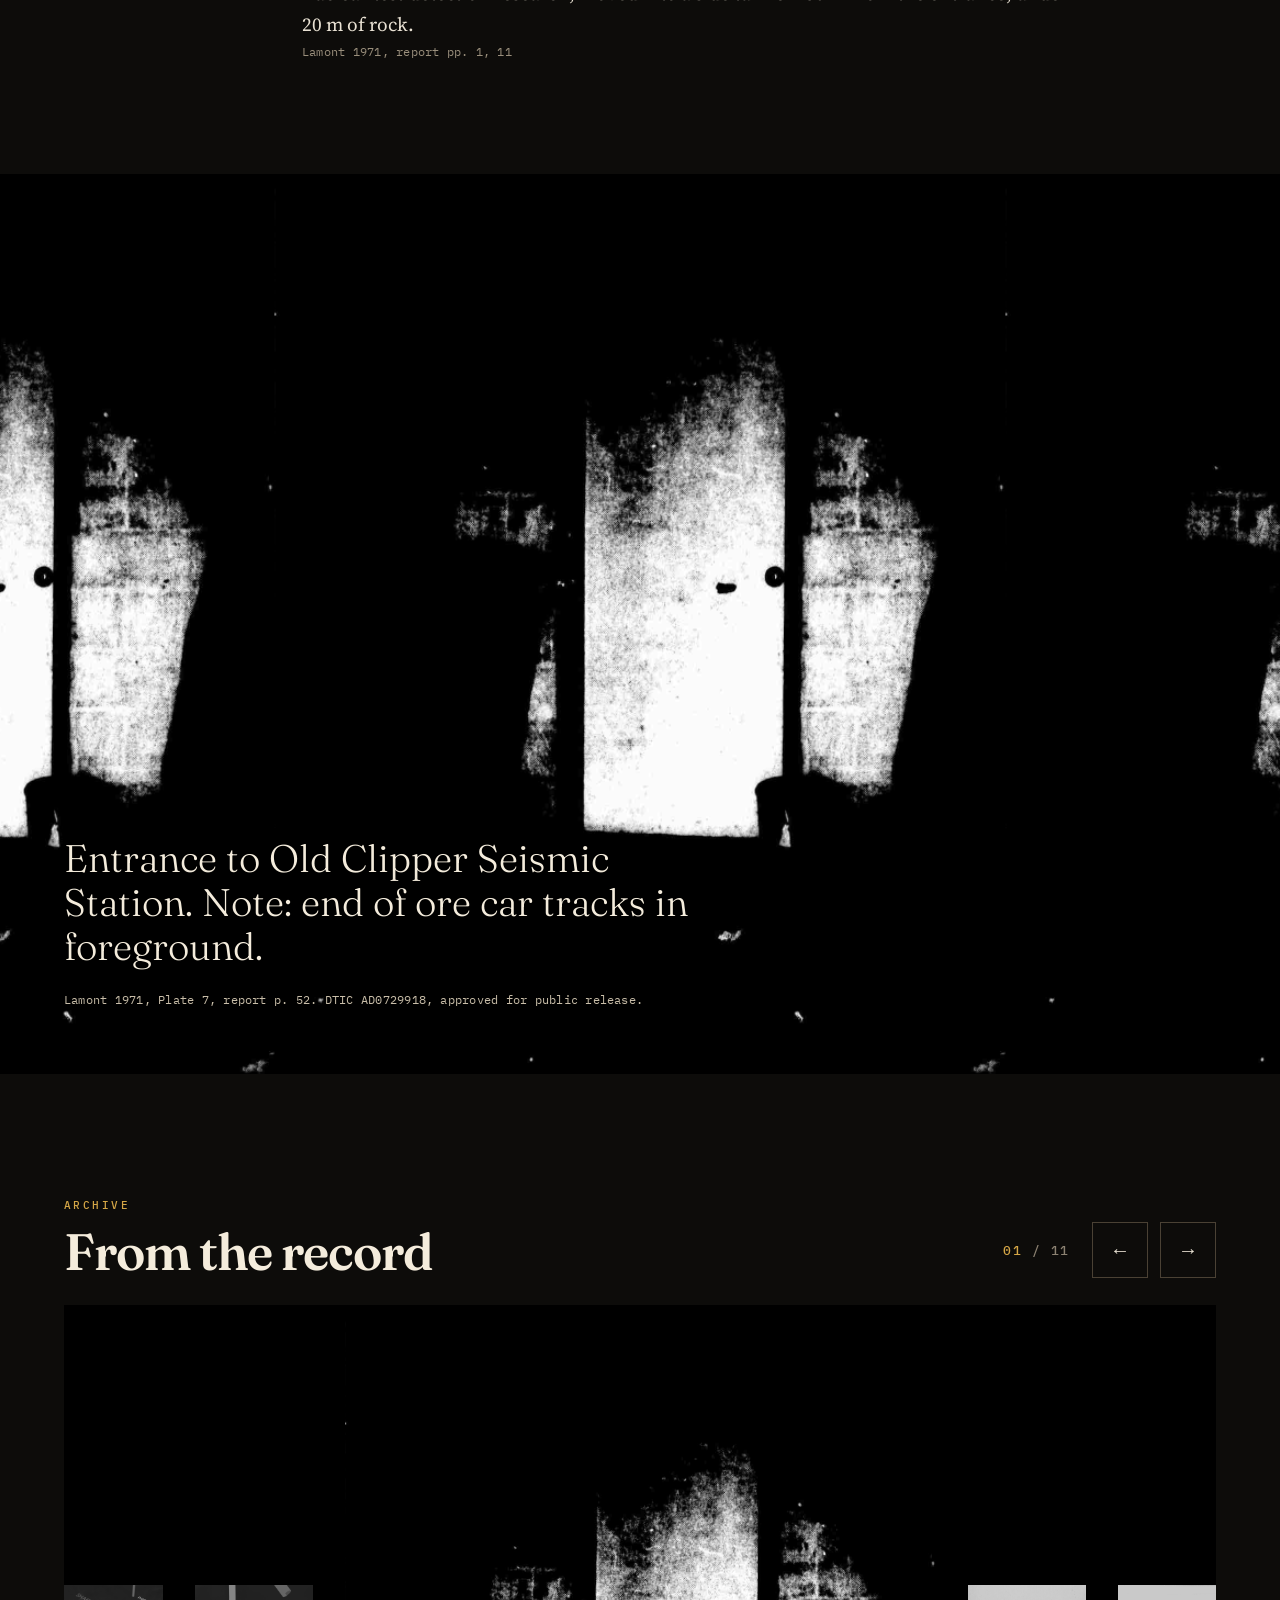
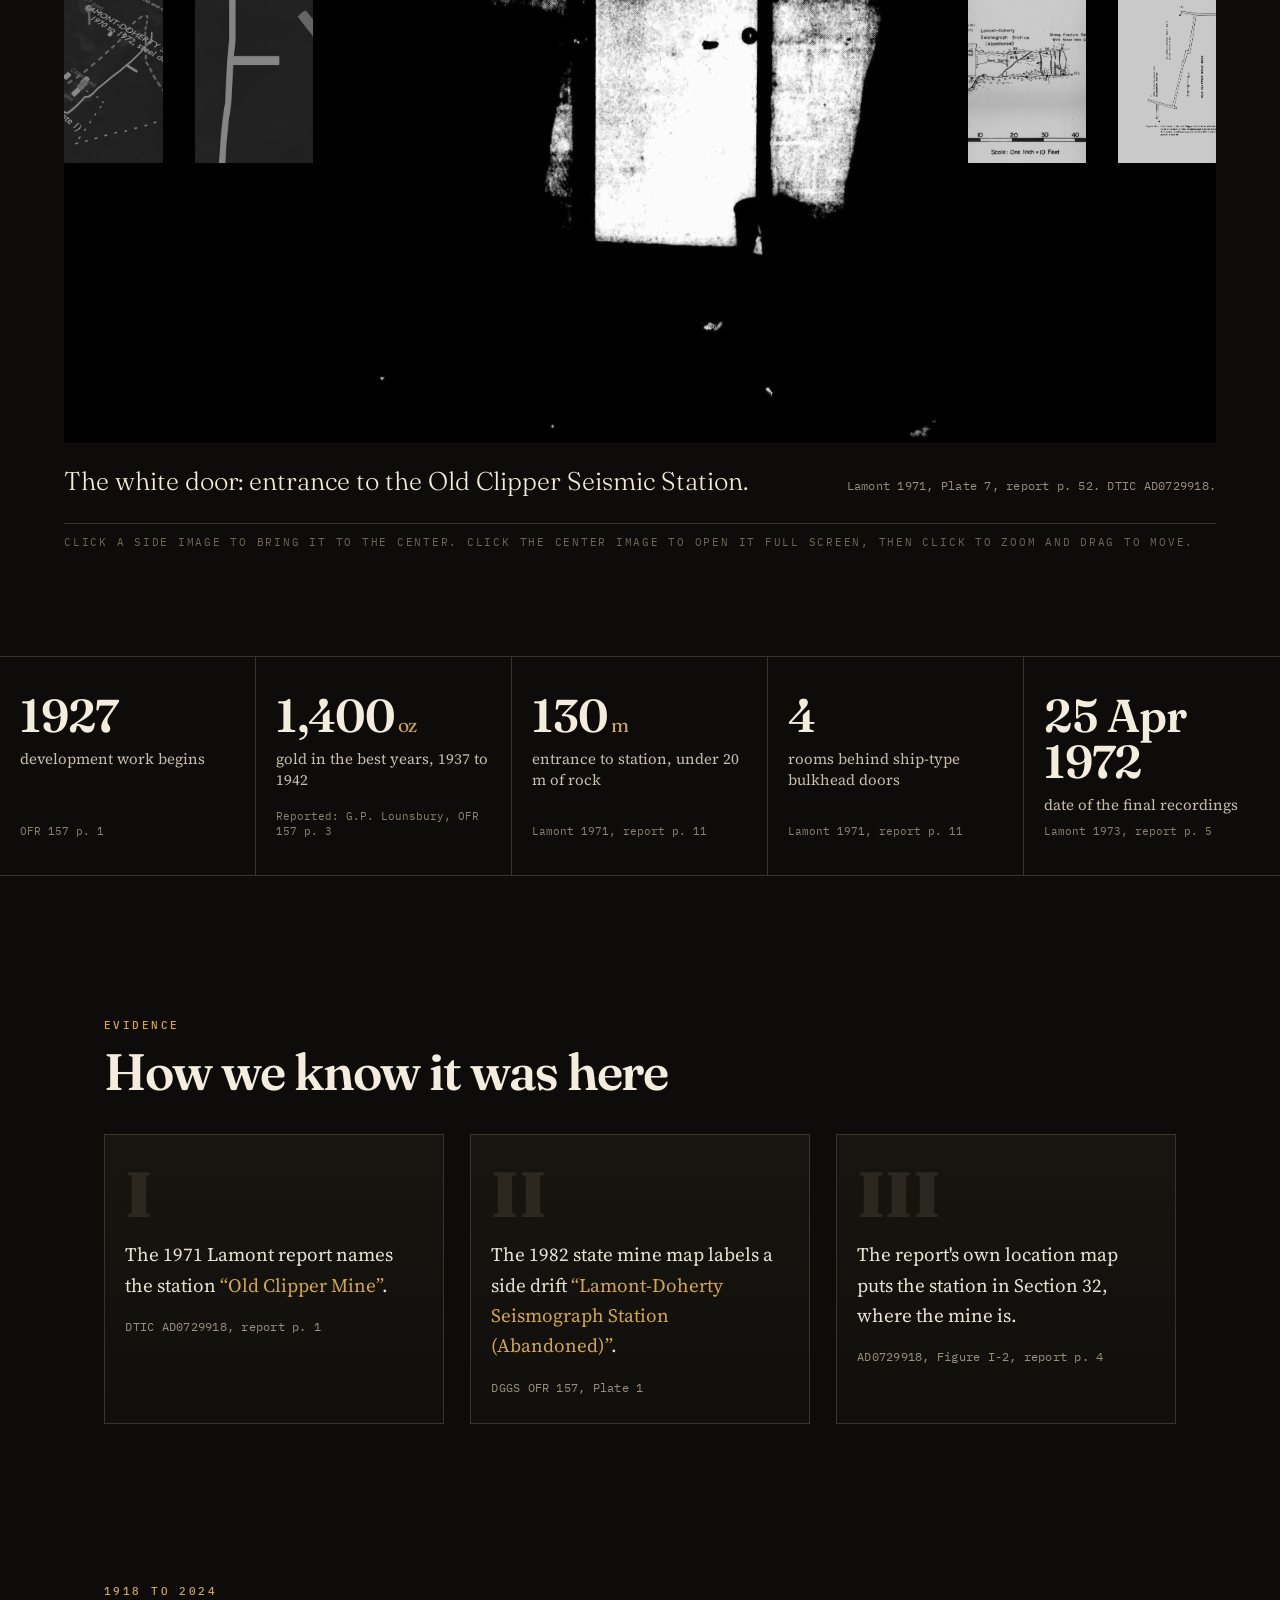
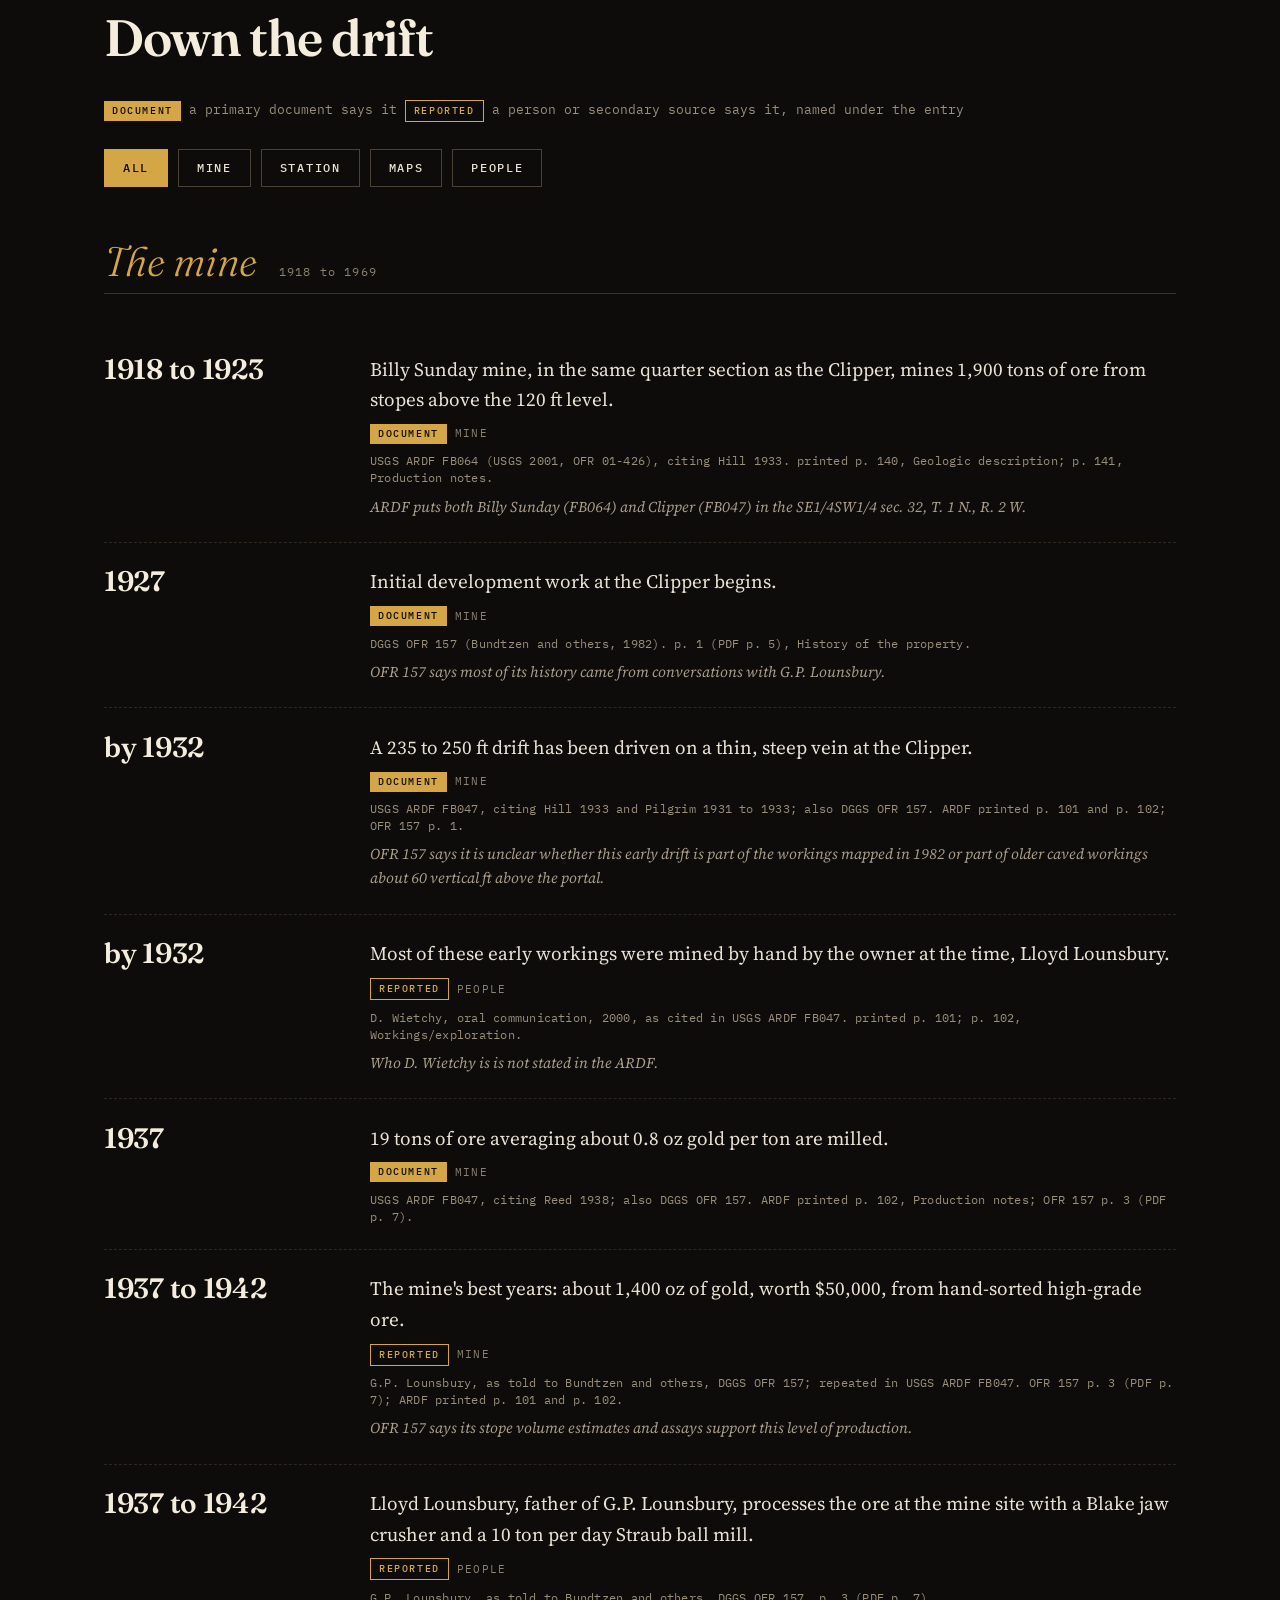
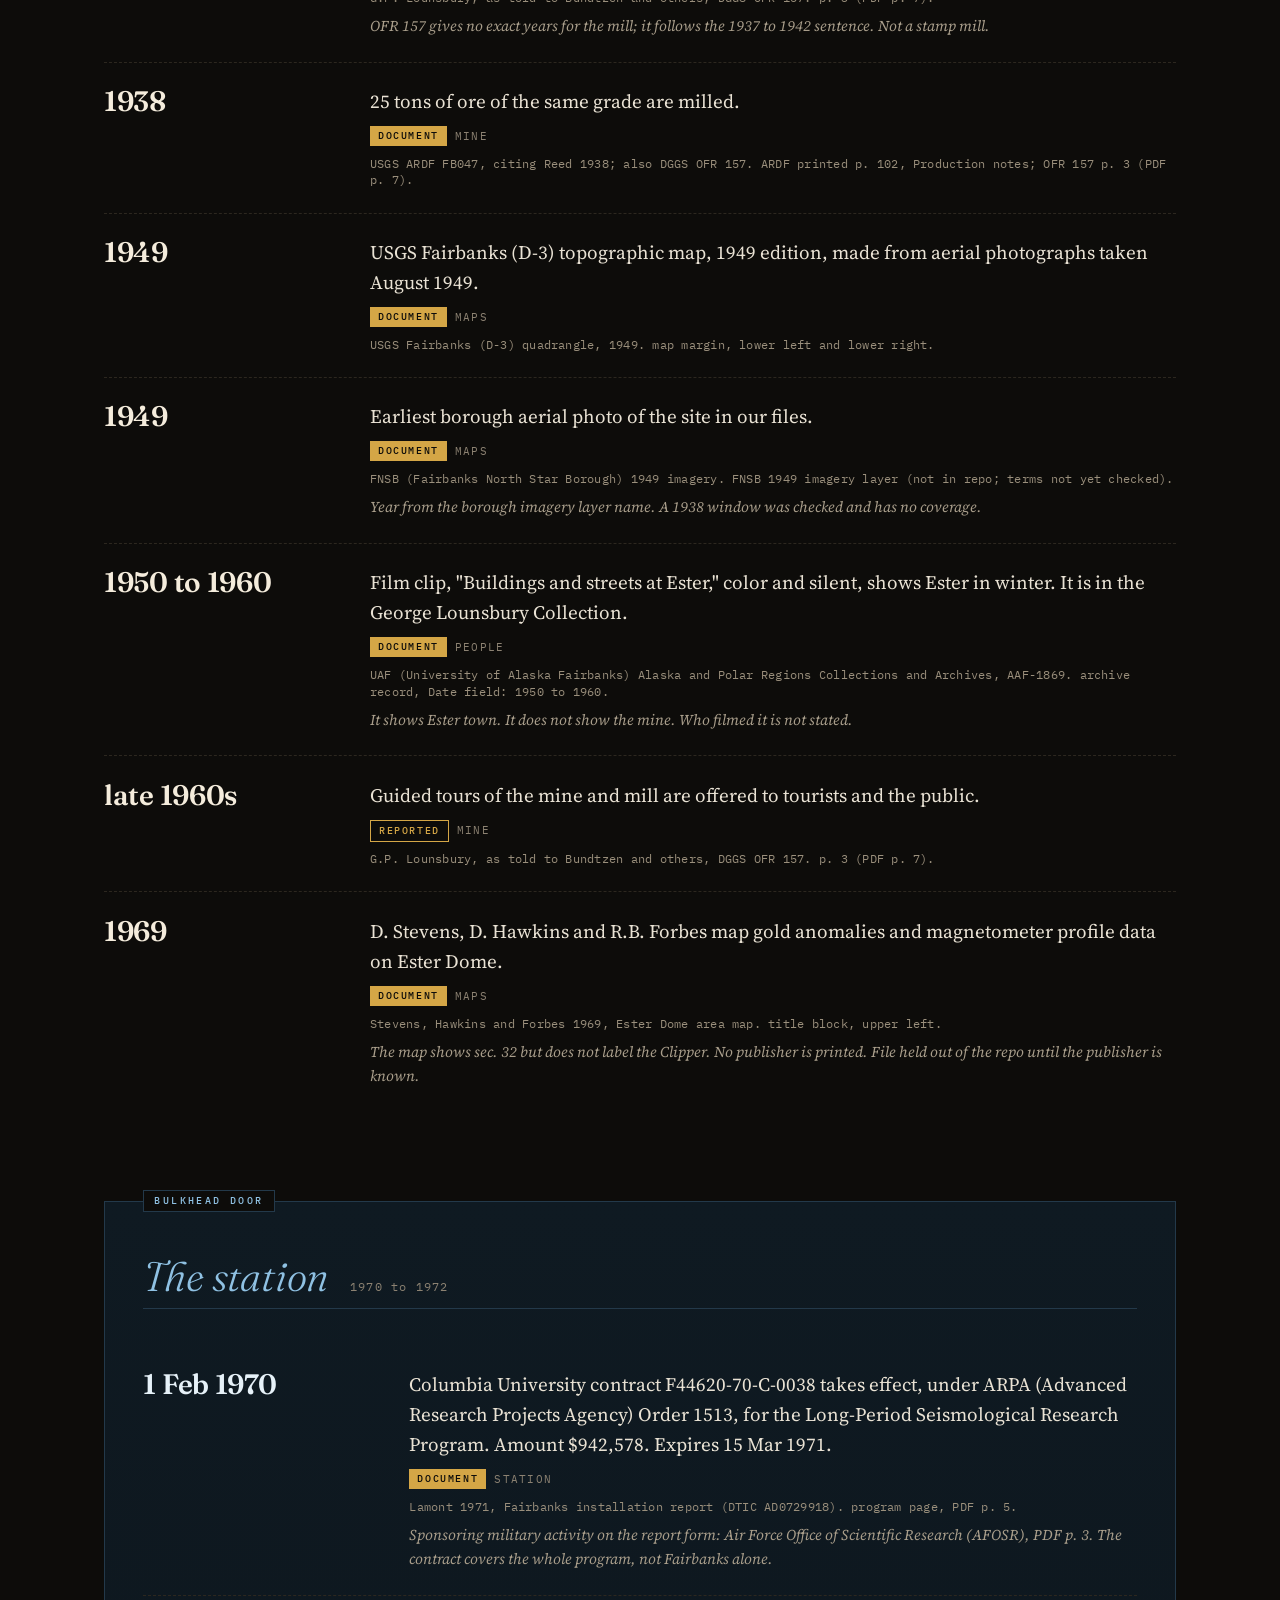
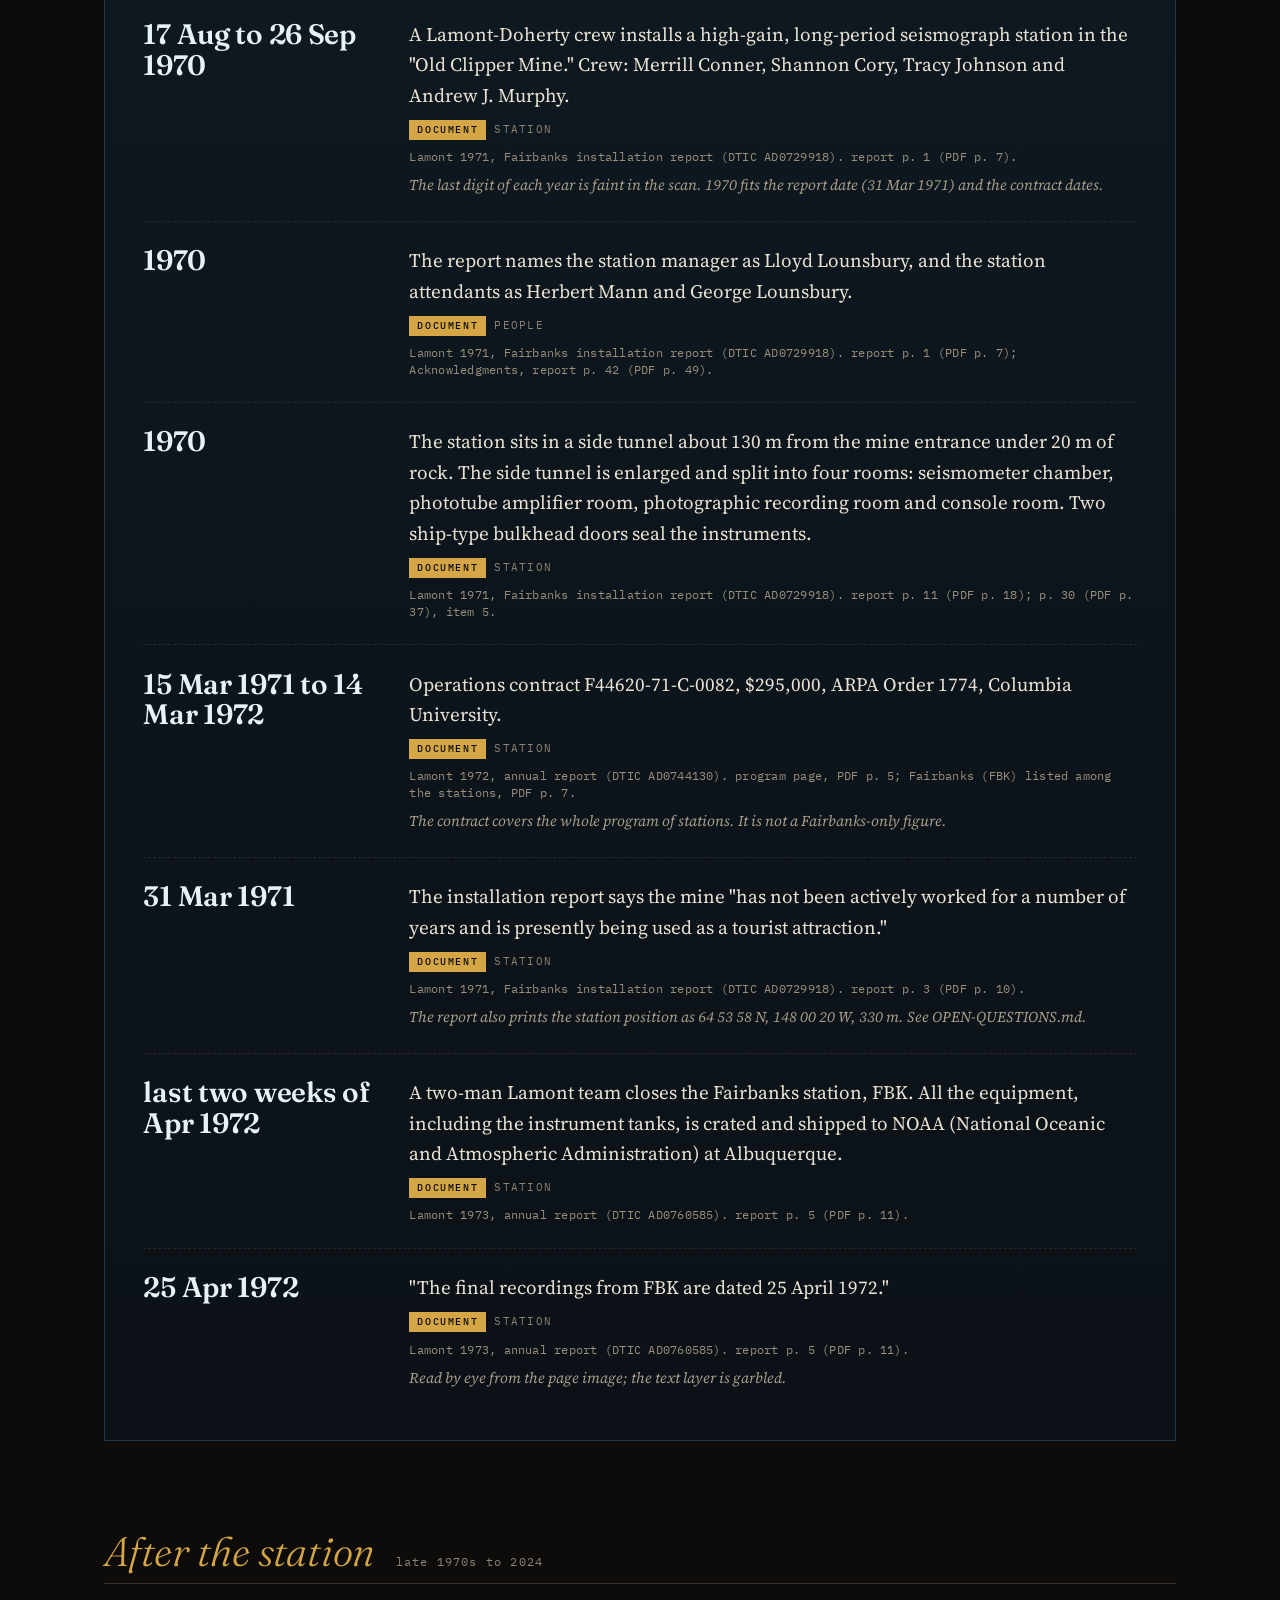
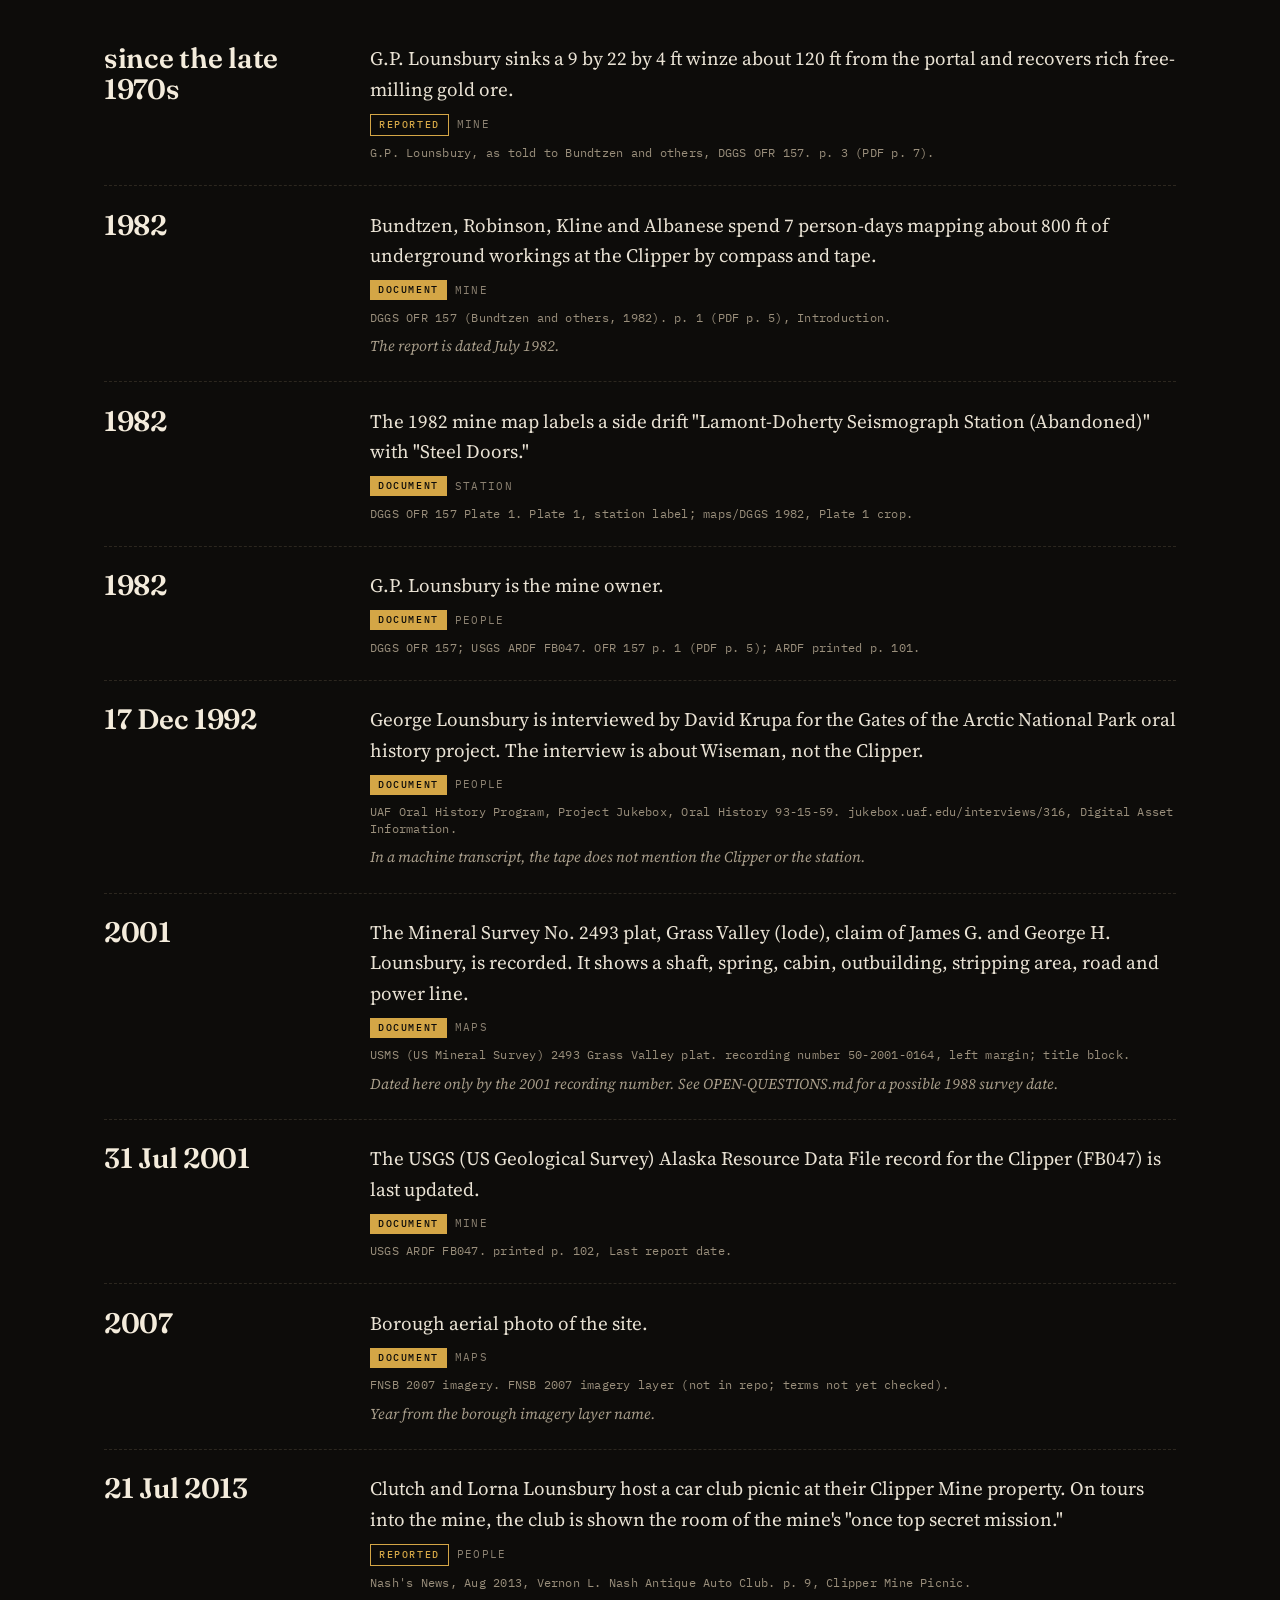
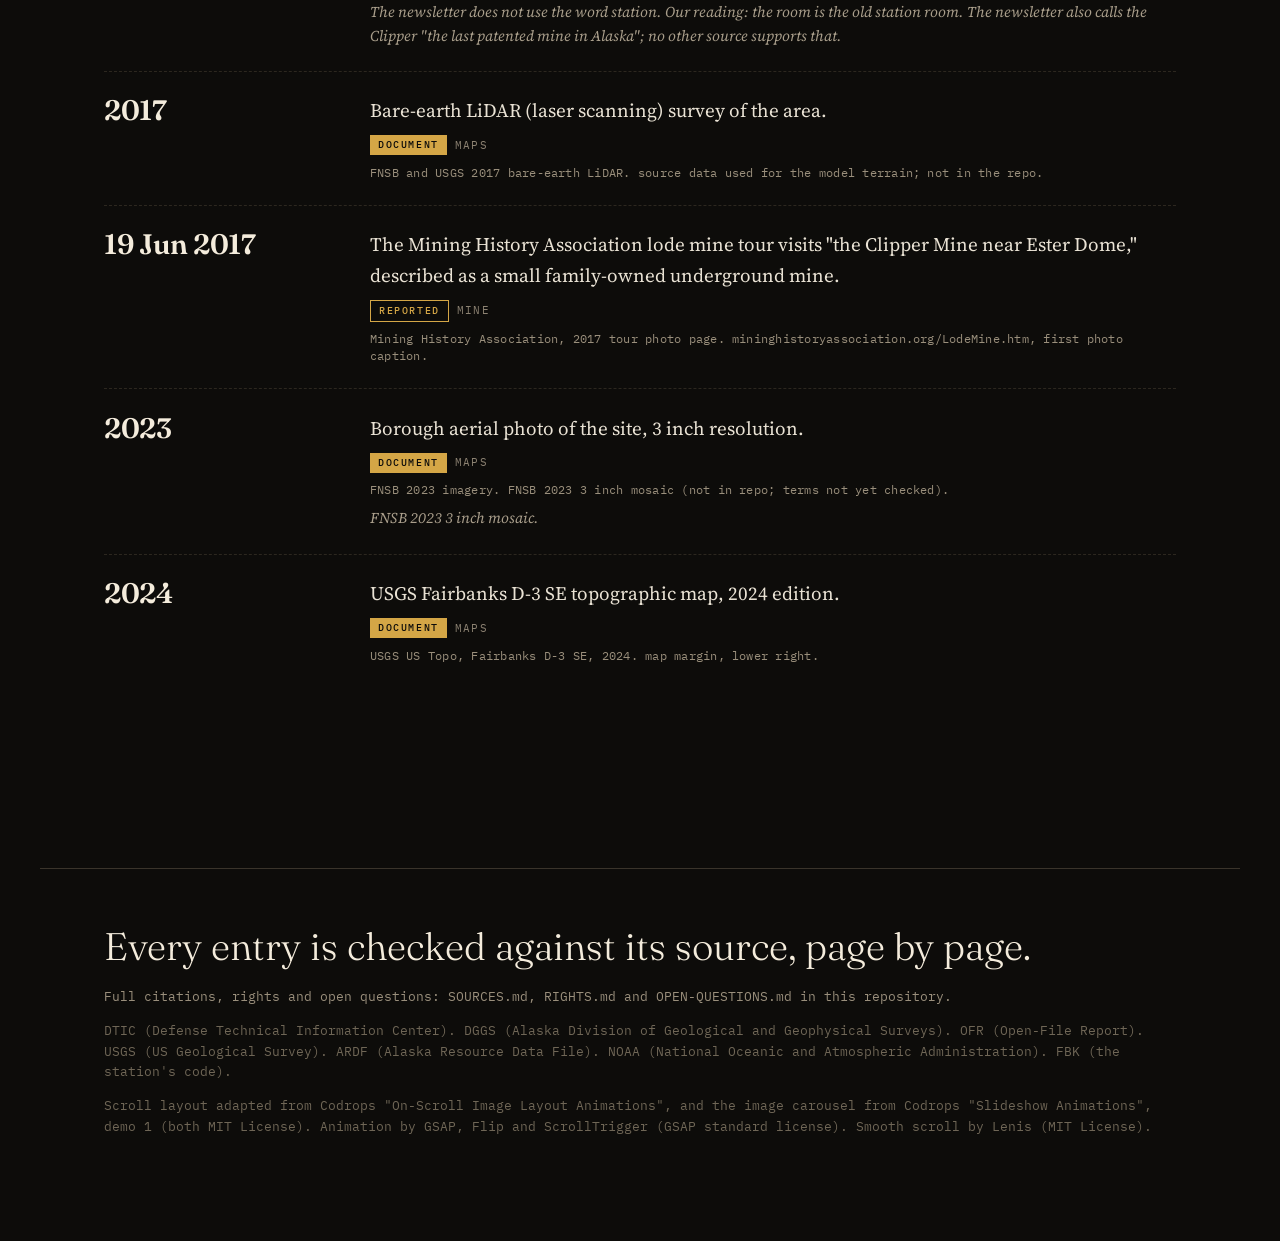
==== commit 9f0d0868: "Site: center-stage image carousel on black, click to zoom viewer Carousel keeps the current image la" ====
--- a/site/index.html
+++ b/site/index.html
@@ -68,7 +68,17 @@
   </div>
   <div class="reel-stage" id="reel-stage" tabindex="0"></div>
   <div class="reel-cap" id="reel-cap"><p class="t"></p><p class="src"></p></div>
+  <p class="reel-hint">Click a side image to bring it to the center. Click the center image to open it full screen, then click to zoom and drag to move.</p>
 </section>
+
+<div class="lb" id="lb" role="dialog" aria-modal="true" aria-label="Image viewer" hidden>
+  <img class="lb-img" id="lb-img" alt="">
+  <span class="lb-help">Click to zoom. Drag to move. Esc to close.</span>
+  <button type="button" class="lb-x" id="lb-x" aria-label="Close viewer">&times;</button>
+  <button type="button" class="lb-prev" id="lb-prev" aria-label="Previous image">&larr;</button>
+  <button type="button" class="lb-next" id="lb-next" aria-label="Next image">&rarr;</button>
+  <div class="lb-bar"><p class="t" id="lb-t"></p><p class="src" id="lb-s"></p></div>
+</div>
 
 <section class="stats" aria-label="Key numbers">
   <div class="stat reveal"><b>1927</b><span>development work begins</span><i>OFR 157 p. 1</i></div>
--- a/site/style.css
+++ b/site/style.css
@@ -87,13 +87,14 @@
 .reel-count b { color: #d4a646; font-weight: 500; }
 .reel-btn { width: 56px; height: 56px; border: 1px solid #4a4134; background: transparent; color: #e9e2d4; font-size: 20px; cursor: pointer; transition: background 0.25s, color 0.25s, border-color 0.25s; }
 .reel-btn:hover, .reel-btn:focus-visible { background: #d4a646; color: #0d0c0a; border-color: #d4a646; outline: none; }
-.reel-stage { position: relative; height: min(78vh, 820px); overflow: hidden; background: #070706; border: 1px solid #2c271f; outline: none; touch-action: pan-y; }
+.reel-stage { position: relative; height: min(82vh, 860px); overflow: hidden; background: #000; border: 0; outline: none; touch-action: pan-y; }
 .reel-stage:focus-visible { border-color: #d4a646; }
-.r-slide { position: absolute; inset: 0; overflow: hidden; pointer-events: none; opacity: 0; }
-.r-slide.cur { pointer-events: auto; opacity: 1; z-index: 2; }
-.r-img { position: absolute; inset: 0; background-size: contain; background-position: 50% 50%; background-repeat: no-repeat; }
-.r-slide.paper .r-img { inset: 3vh 3vw; background-color: #efe9dc; box-shadow: 0 30px 80px rgba(0,0,0,0.7); }
-.r-slide.dark .r-img { background-color: #000; }
+.r-track { position: absolute; top: 0; left: 0; height: 100%; display: flex; align-items: center; gap: 2rem; will-change: transform; }
+.r-tile { flex: none; height: 24%; aspect-ratio: 2 / 3; padding: 0; border: 0; background-color: #000; background-size: cover; background-position: 50% 50%; background-repeat: no-repeat; cursor: pointer; filter: grayscale(1) brightness(0.8); box-shadow: 0 20px 50px rgba(0,0,0,0.8); transition: filter 0.4s; }
+.r-tile:hover, .r-tile:focus-visible { filter: grayscale(1) brightness(1.05); outline: 1px solid #d4a646; outline-offset: 4px; }
+.r-tile.cur { height: 100%; aspect-ratio: 2 / 3; background-size: contain; filter: none; cursor: zoom-in; box-shadow: none; }
+.r-tile.cur:hover, .r-tile.cur:focus-visible { outline: none; }
+@media (min-width: 900px) { .r-tile.cur { aspect-ratio: 4 / 5; } }
 .reel-cap { display: grid; grid-template-columns: 1fr auto; gap: 1vw; align-items: baseline; padding: 2.4vh 0 0; border-bottom: 1px solid #3a342b; padding-bottom: 2.4vh; min-height: 9vh; }
 .reel-cap .t { margin: 0; font: 300 clamp(20px, 2vw, 28px)/1.25 "Fraunces", serif; color: #f4ecdc; }
 .reel-cap .src { margin: 0; text-align: right; max-width: 34em; }
@@ -180,3 +181,20 @@
 html, body { overflow-x: clip; }
 .row > *, .intro > *, .stat, .reel-cap > * { min-width: 0; }
 .src, .row .ev, .row .note, .stat i { overflow-wrap: anywhere; }
+
+.reel-hint { font: 11px/1 "IBM Plex Mono", monospace; letter-spacing: 0.16em; text-transform: uppercase; color: #6f6656; margin: 1.4vh 0 0; }
+.lb { position: fixed; inset: 0; z-index: 300; background: #000; display: none; overflow: hidden; touch-action: none; }
+.lb.open { display: block; }
+.lb-img { position: absolute; left: 50%; top: 50%; max-width: 94vw; max-height: 86vh; transform-origin: 0 0; cursor: zoom-in; user-select: none; -webkit-user-drag: none; }
+.lb.zoomed .lb-img { cursor: grab; max-width: none; max-height: none; }
+.lb.zoomed.drag .lb-img { cursor: grabbing; }
+.lb-bar { position: absolute; left: 0; right: 0; bottom: 0; display: flex; gap: 2vw; align-items: baseline; justify-content: space-between; padding: 2vh 3vw; background: linear-gradient(0deg, rgba(0,0,0,0.92), rgba(0,0,0,0)); }
+.lb-bar .t { margin: 0; font: 300 clamp(16px, 1.6vw, 22px)/1.3 "Fraunces", serif; color: #f4ecdc; max-width: 60em; }
+.lb-bar .src { margin: 0; text-align: right; }
+.lb-x, .lb-prev, .lb-next { position: absolute; width: 52px; height: 52px; border: 1px solid #4a4134; background: rgba(0,0,0,0.6); color: #e9e2d4; font-size: 20px; cursor: pointer; }
+.lb-x { top: 2vh; right: 2vw; }
+.lb-prev { top: 50%; left: 2vw; transform: translateY(-50%); }
+.lb-next { top: 50%; right: 2vw; transform: translateY(-50%); }
+.lb-x:hover, .lb-prev:hover, .lb-next:hover, .lb-x:focus-visible, .lb-prev:focus-visible, .lb-next:focus-visible { background: #d4a646; color: #0d0c0a; border-color: #d4a646; outline: none; }
+.lb-help { position: absolute; top: 2.6vh; left: 3vw; font: 11px/1 "IBM Plex Mono", monospace; letter-spacing: 0.16em; text-transform: uppercase; color: #8c8272; }
+@media (max-width: 700px) { .lb-bar { flex-direction: column; } .lb-bar .src { text-align: left; } }
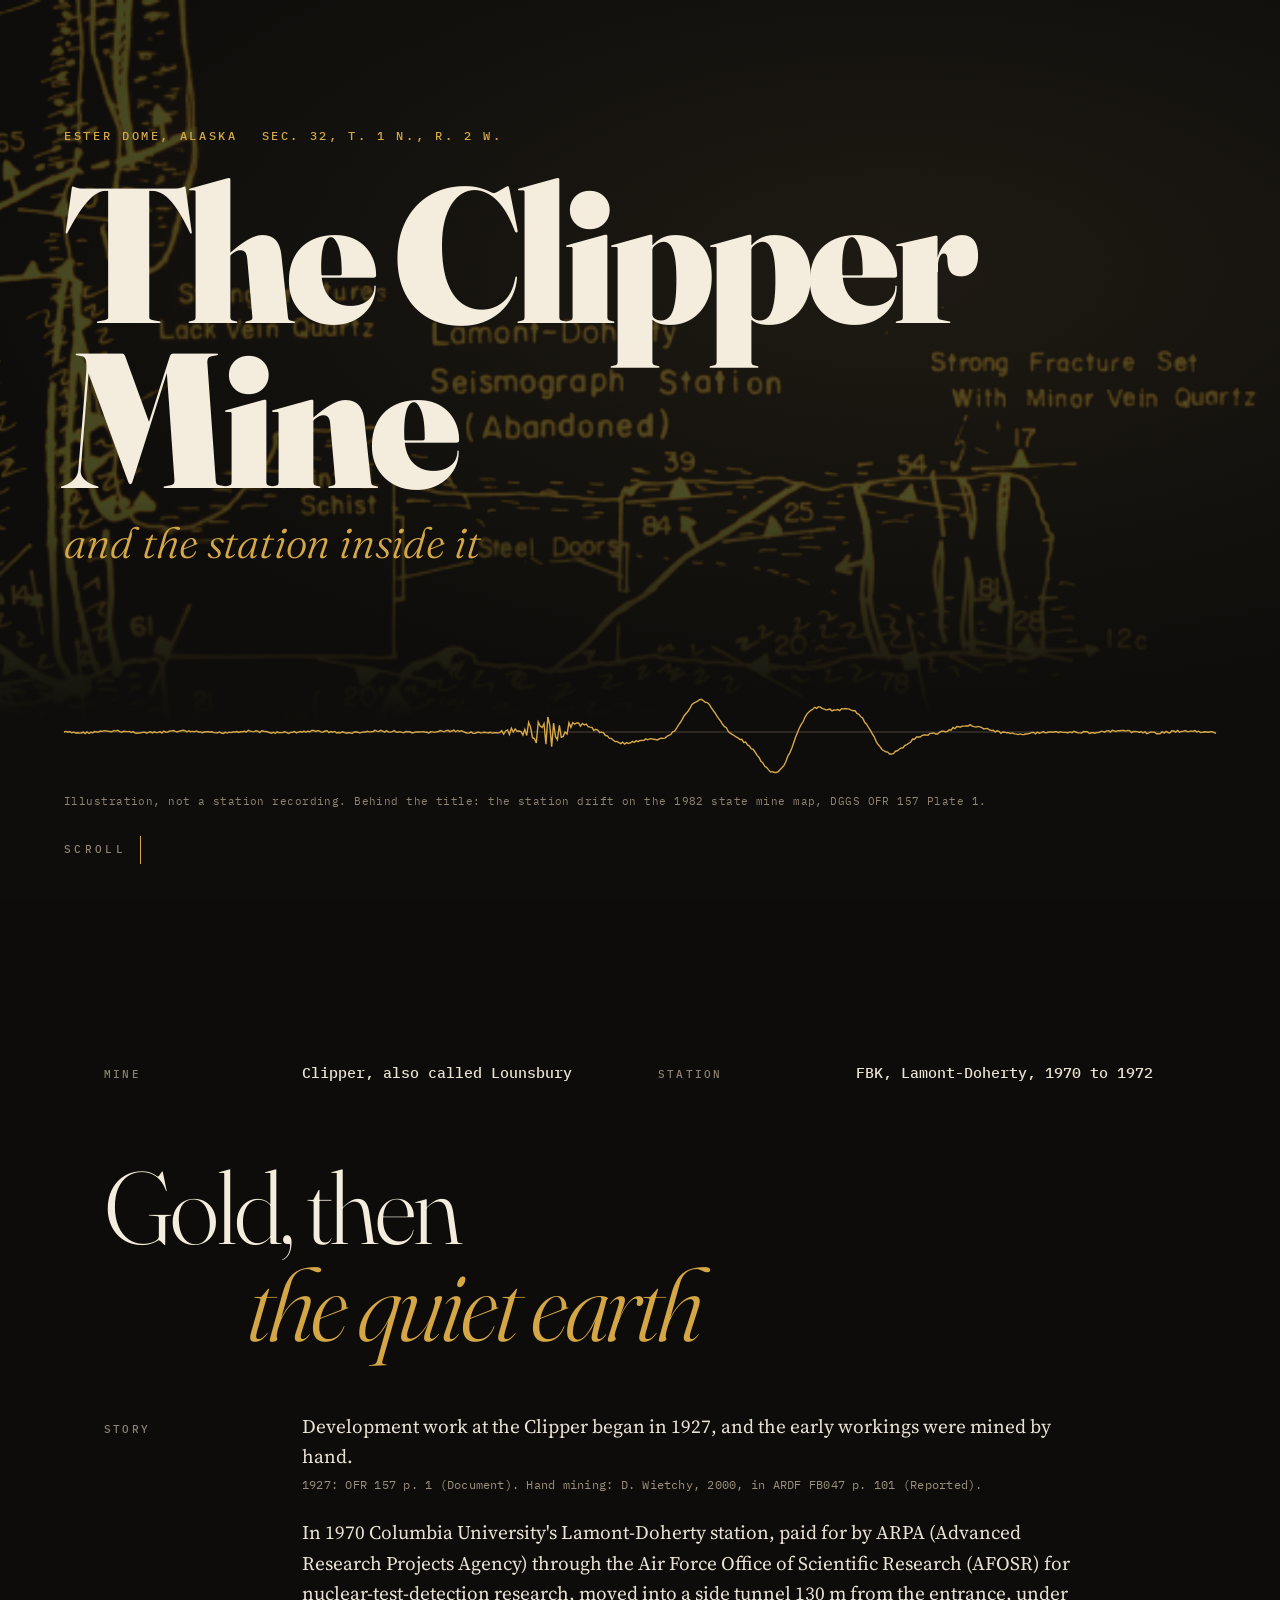
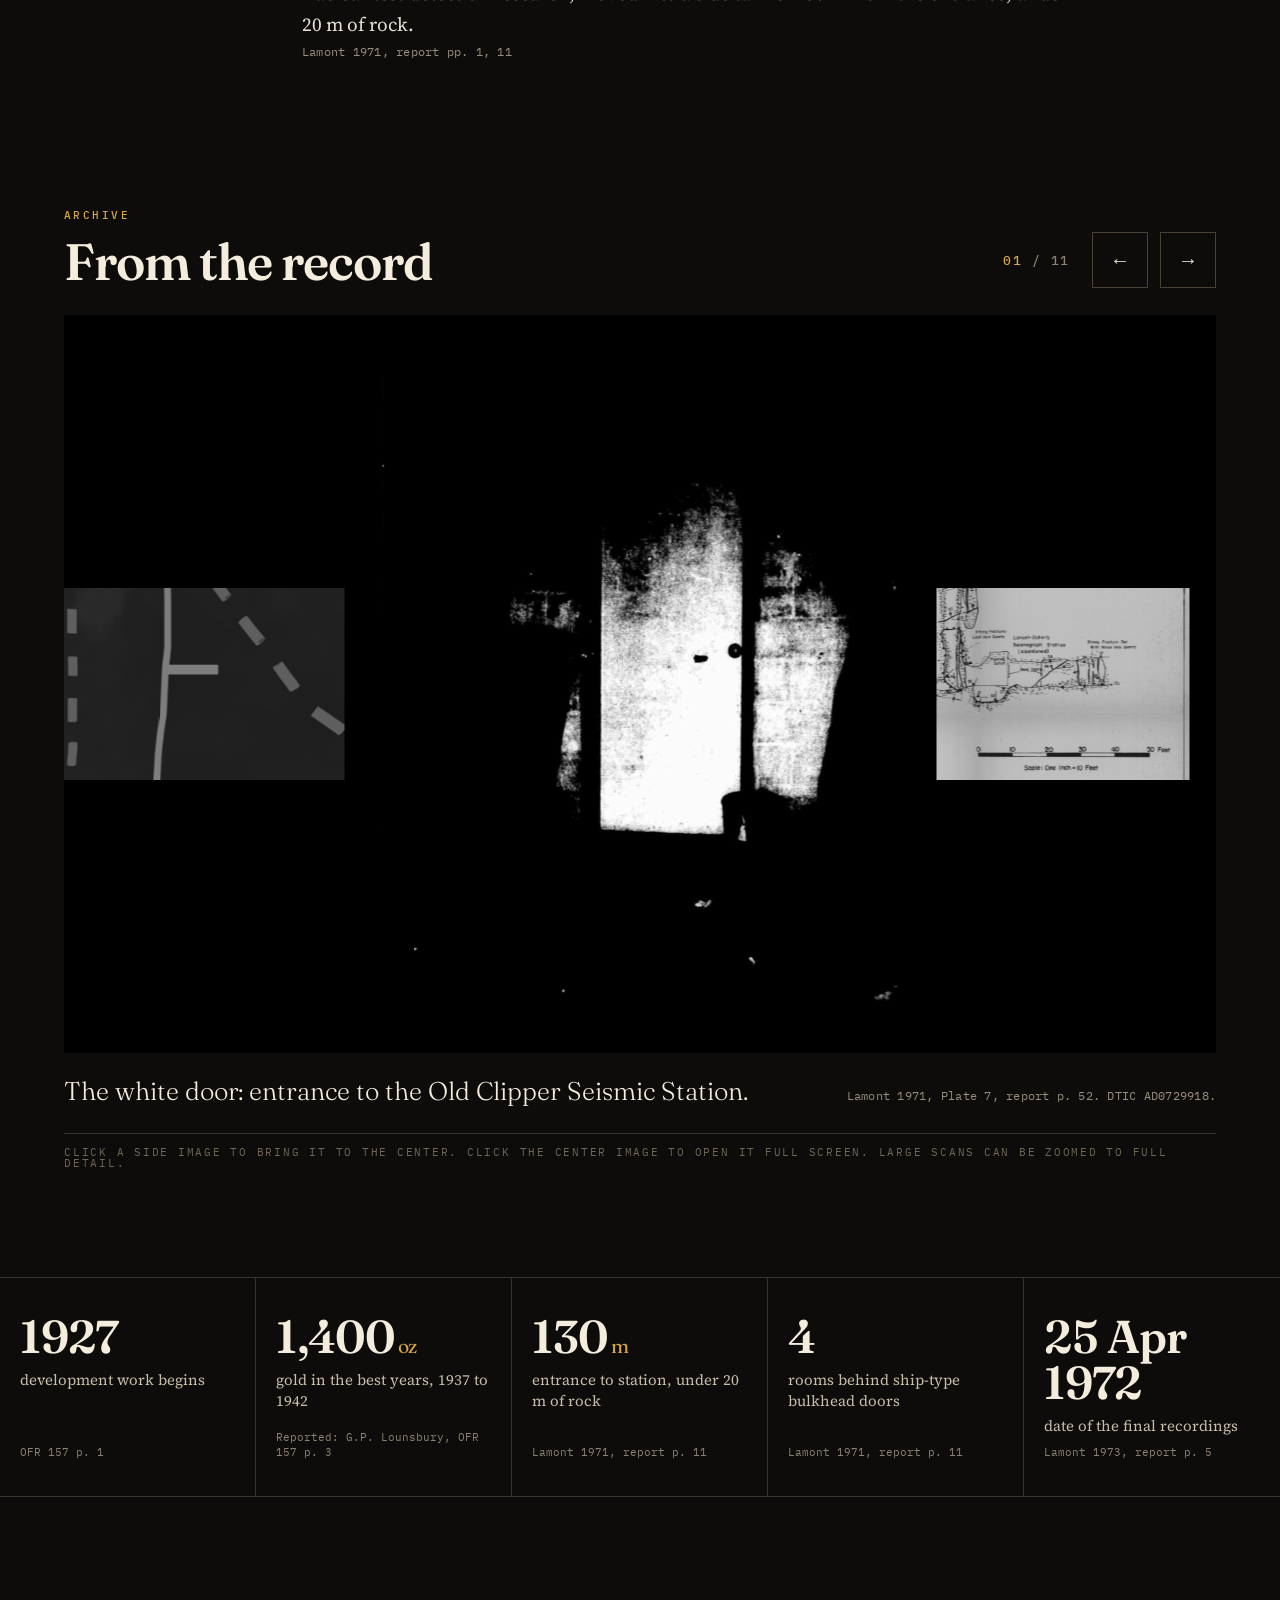
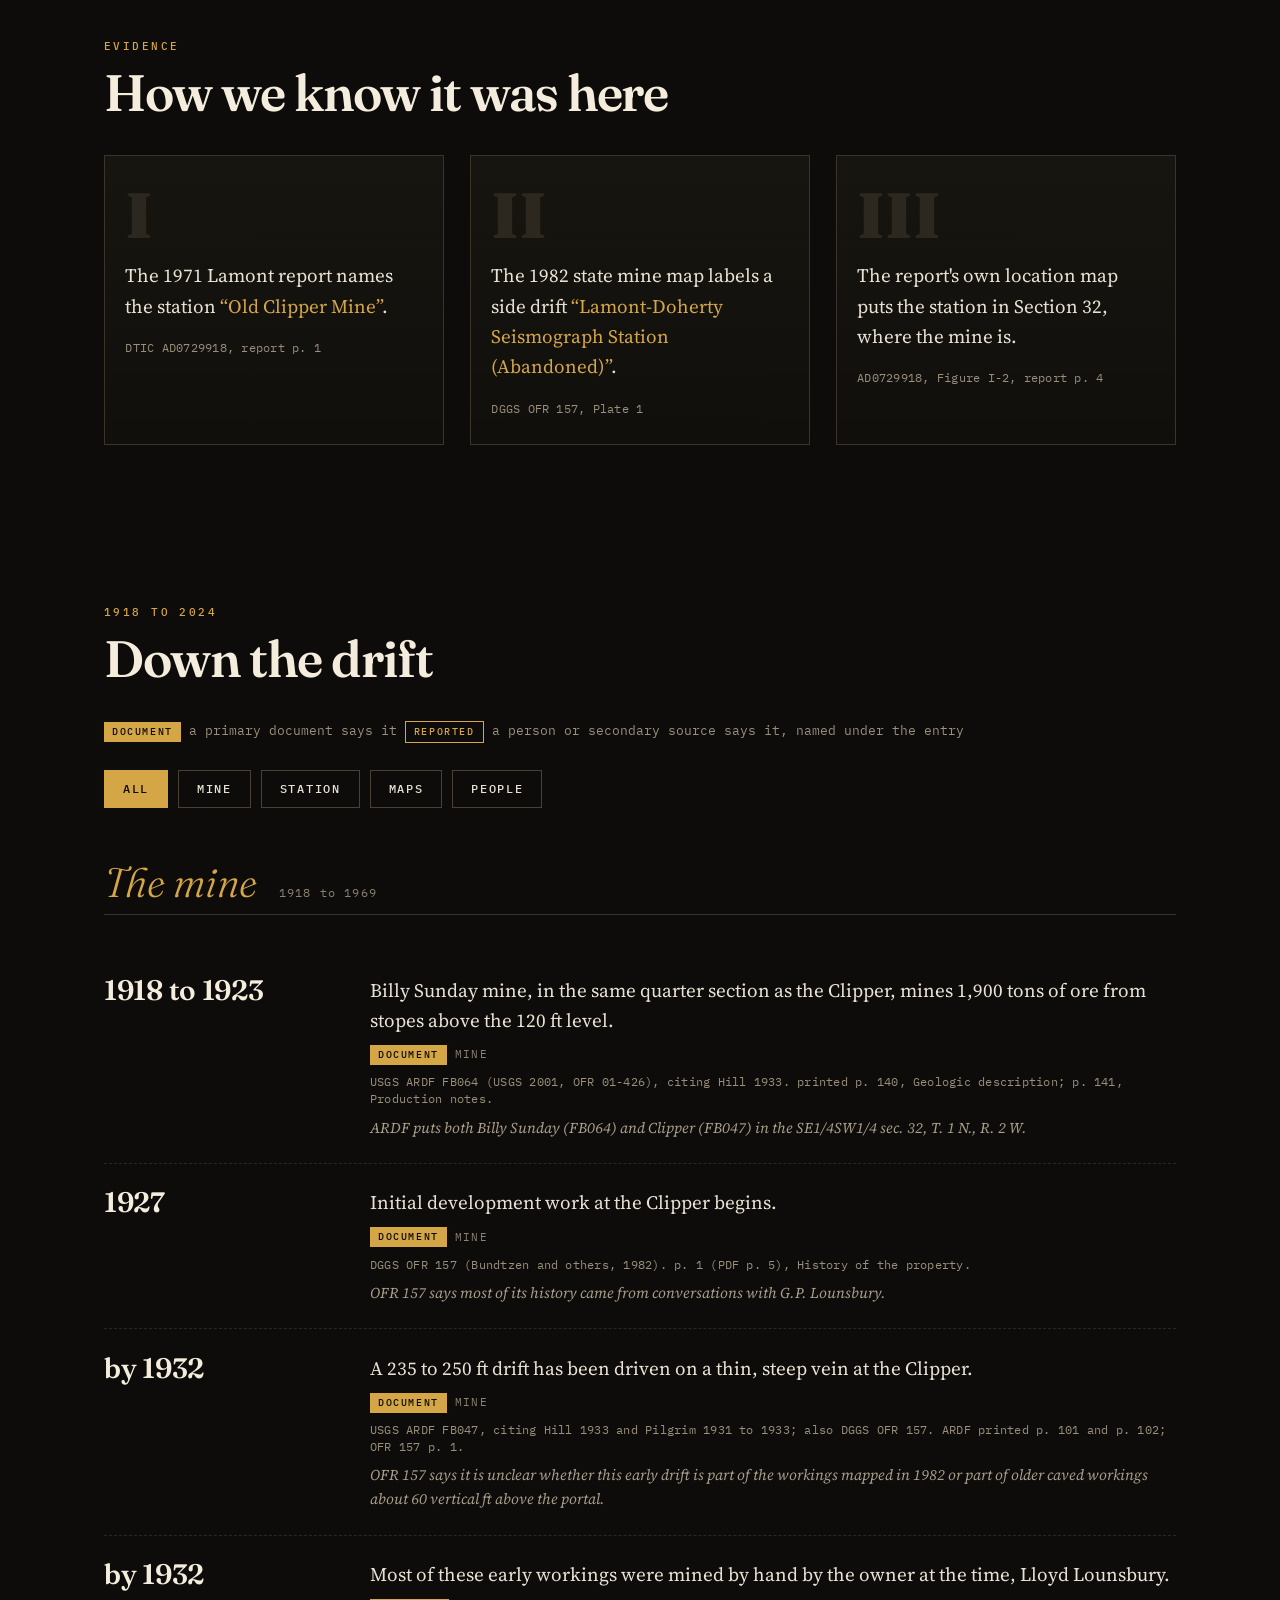
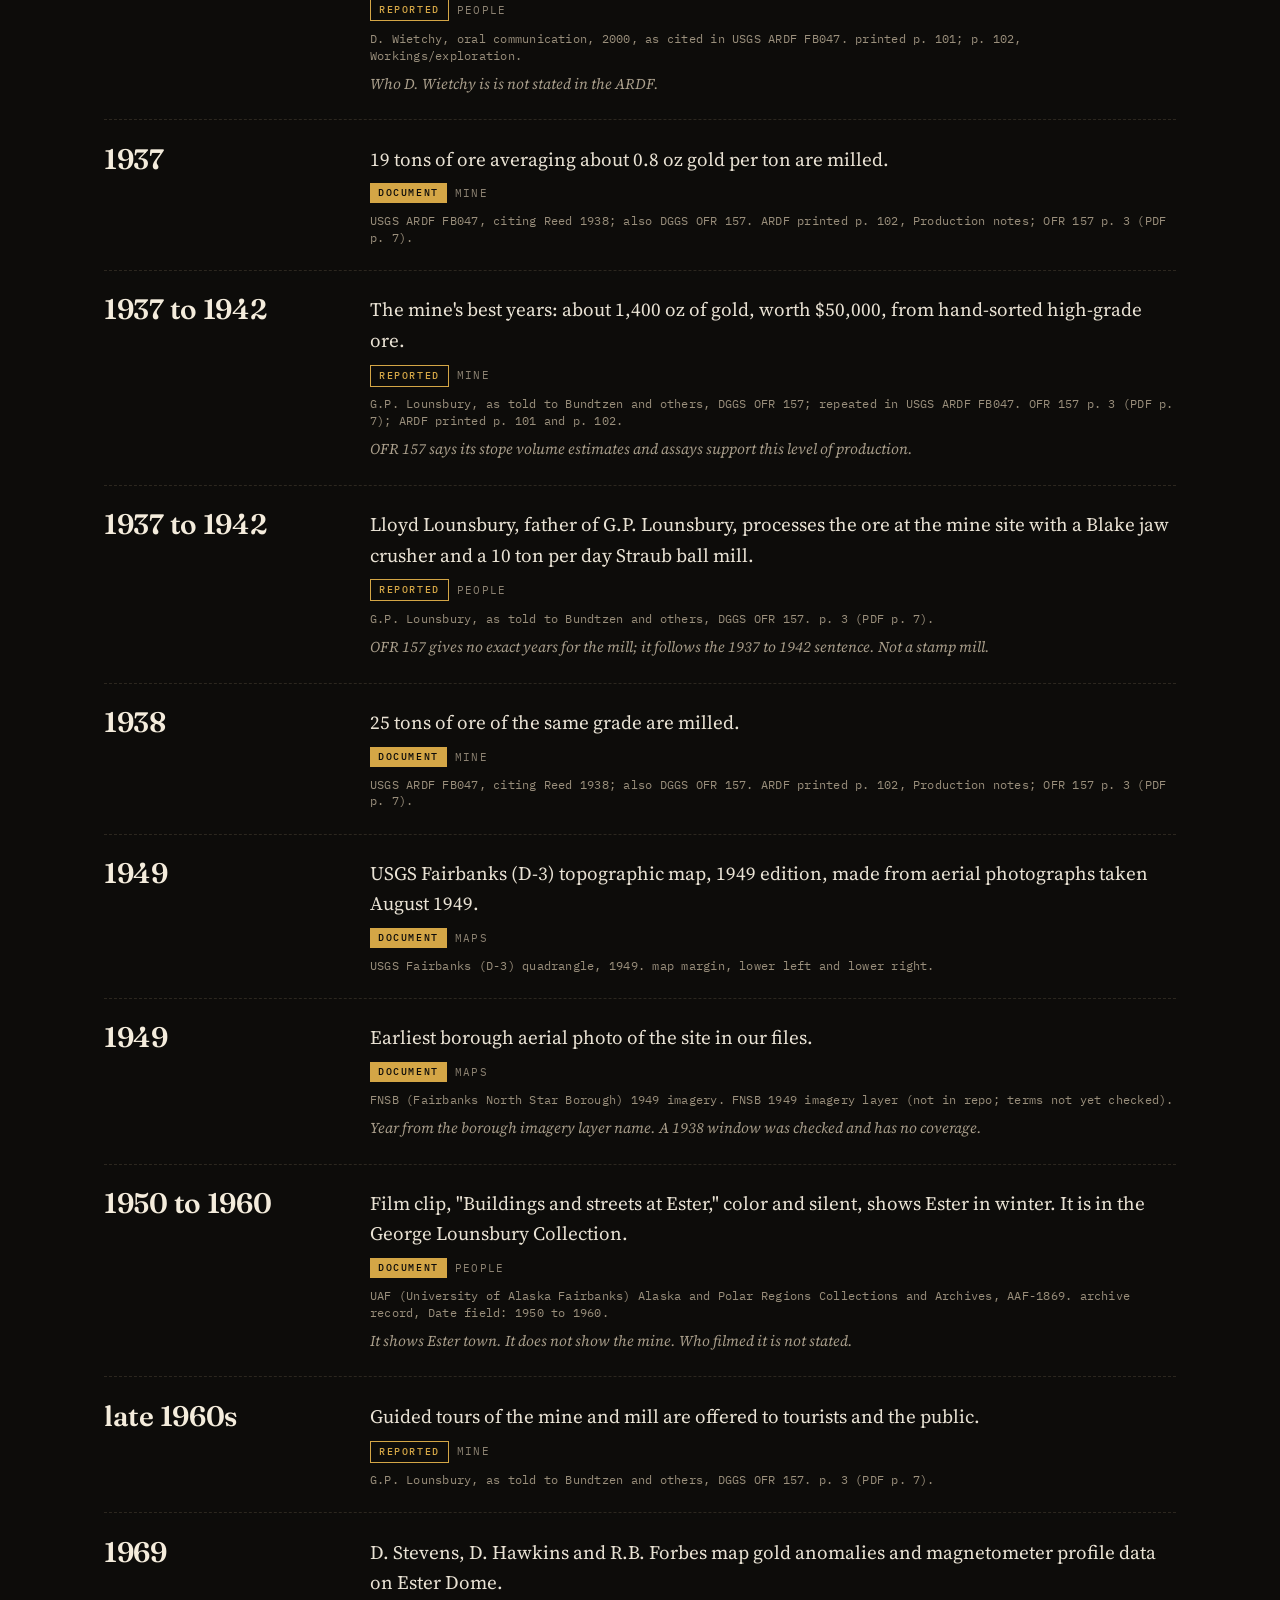
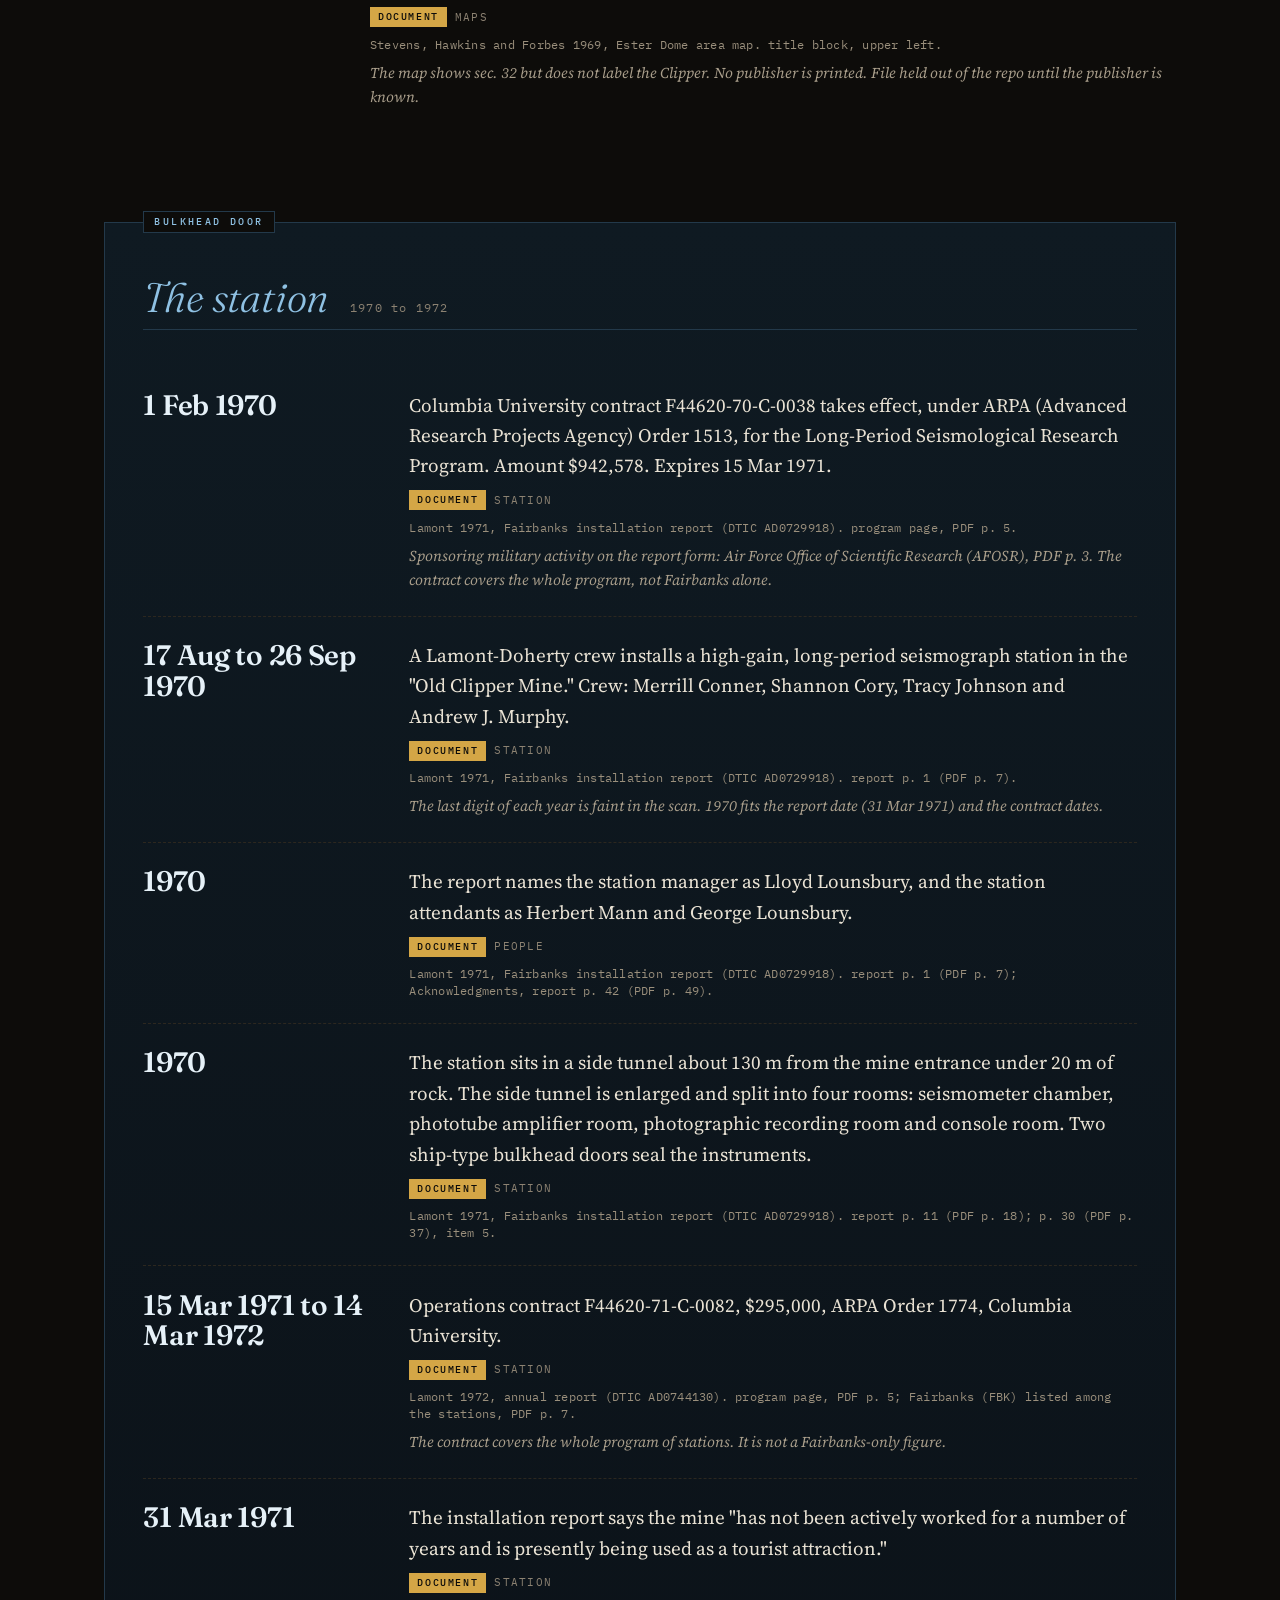
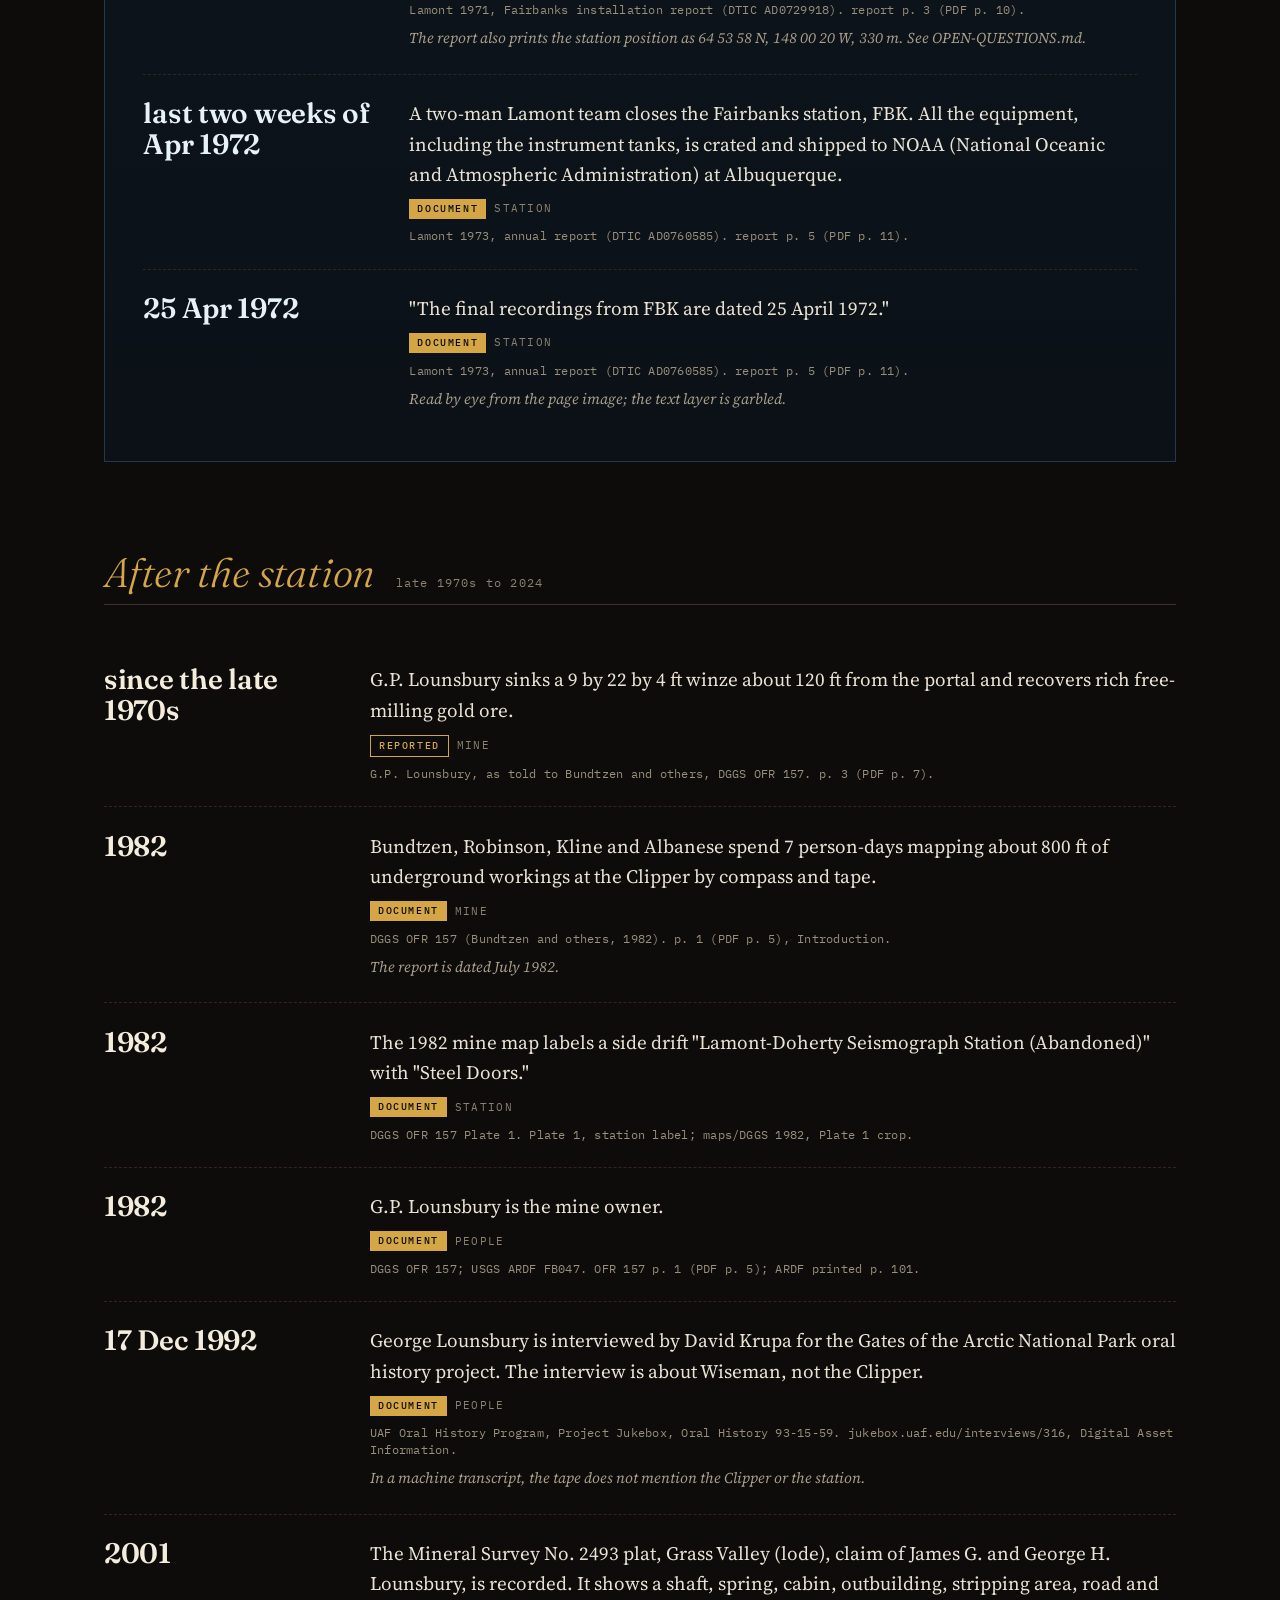
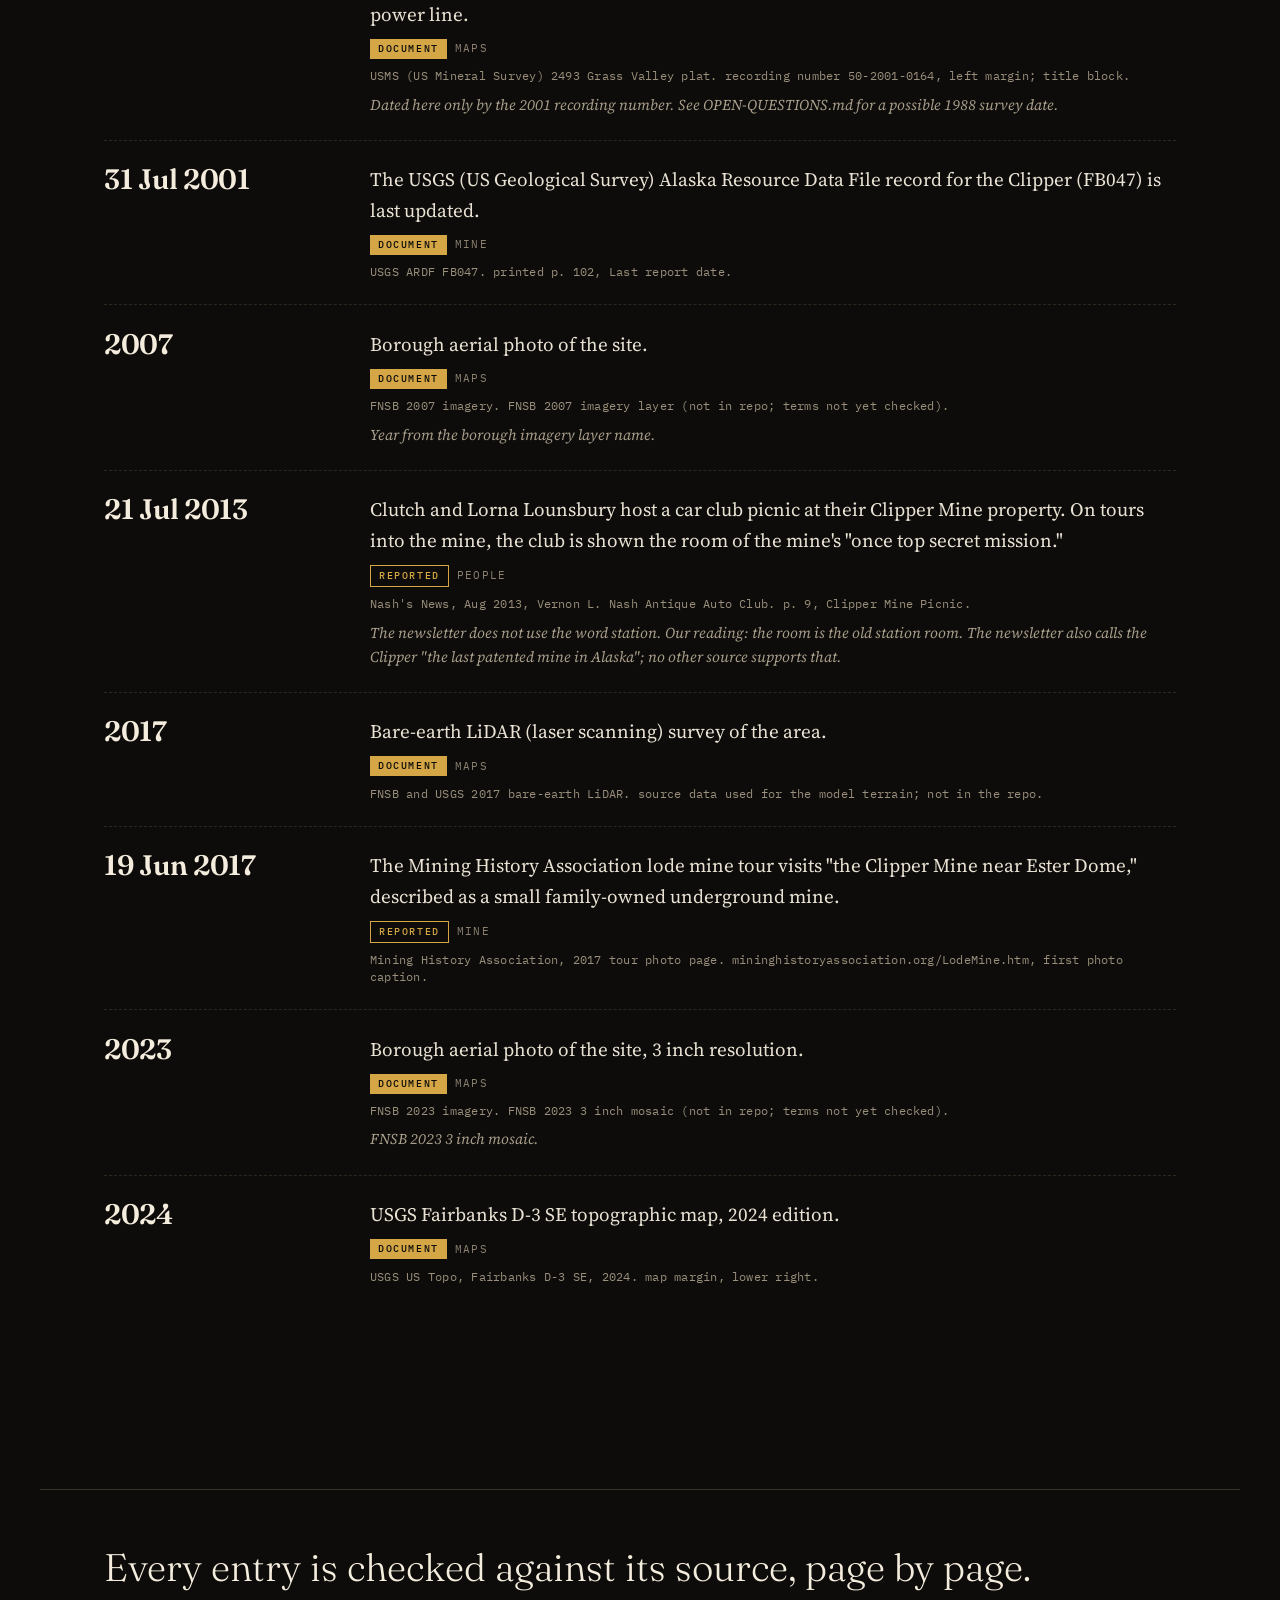
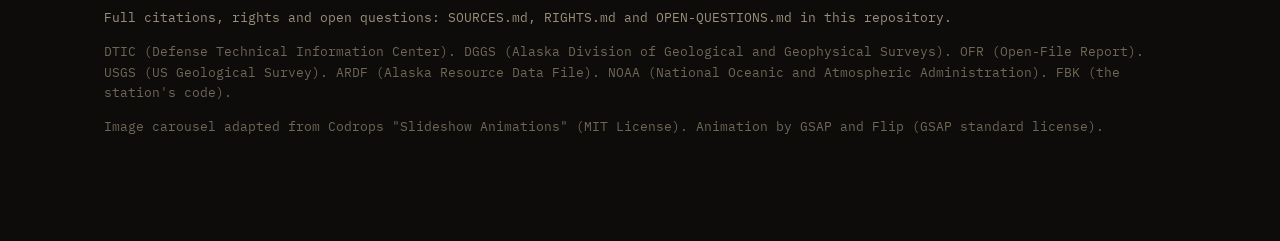
==== commit 85a03c0e: "Site: remove scroll walk-in; cap image size and zoom at real resolution The walk-in stretched a low-" ====
--- a/site/index.html
+++ b/site/index.html
@@ -25,7 +25,7 @@
     <svg id="trace" viewBox="0 0 1200 160" preserveAspectRatio="none" role="img" aria-label="Illustrative seismograph trace"></svg>
     <figcaption>Illustration, not a station recording. Behind the title: the station drift on the 1982 state mine map, DGGS OFR 157 Plate 1.</figcaption>
   </figure>
-  <p class="scroll-cue rise d5">Scroll to walk in</p>
+  <p class="scroll-cue rise d5">Scroll</p>
 </header>
 
 <section class="intro">
@@ -41,22 +41,6 @@
   </div>
 </section>
 
-<div class="walk-wrap">
-  <div class="walk" id="walk" role="figure" aria-label="Archive pieces in a row; the station door grows to fill the screen">
-    <div class="w-item s" style="background-image:url('../maps/DGGS%201982%2C%20Plate%201%20crop%2C%20location%20map.png')"></div>
-    <div class="w-item m" style="background-image:url('../maps/Lamont%201971%2C%20Figure%20II-1%2C%20Old%20Clipper%20mine%20plan.png')"></div>
-    <div class="w-item l" style="background-image:url('../model/Model%20v2%20still%2C%20portal%20and%20drift%20(approx%2C%20from%20Plate%201%201982).png')"></div>
-    <div class="w-item xl" style="background-image:url('../photos/Lamont%201971%20plates/Lamont%201971%2C%20Plate%207%2C%20door%20photo%20crop.png')"></div>
-    <div class="w-item l" style="background-image:url('../maps/DGGS%201982%2C%20Plate%201%20crop%2C%20Lamont-Doherty%20seismograph%20station%20(abandoned).png')"></div>
-    <div class="w-item m" style="background-image:url('../maps/USMS%202493%20Grass%20Valley%20mineral%20survey%20plat%2C%20recorded%202001.jpg')"></div>
-    <div class="w-item s" style="background-image:url('../maps/Lamont%201971%2C%20Figure%20I-2%2C%20station%20location%20map.png')"></div>
-    <div class="w-caption">
-      <p class="q">Entrance to Old Clipper Seismic Station. Note: end of ore car tracks in foreground.</p>
-      <p class="src">Lamont 1971, Plate 7, report p. 52. DTIC AD0729918, approved for public release.</p>
-    </div>
-  </div>
-</div>
-
 <section class="reel" id="reel" aria-roledescription="carousel" aria-label="Images from the record">
   <div class="reel-head">
     <h2><span class="tag">Archive</span>From the record</h2>
@@ -68,12 +52,12 @@
   </div>
   <div class="reel-stage" id="reel-stage" tabindex="0"></div>
   <div class="reel-cap" id="reel-cap"><p class="t"></p><p class="src"></p></div>
-  <p class="reel-hint">Click a side image to bring it to the center. Click the center image to open it full screen, then click to zoom and drag to move.</p>
+  <p class="reel-hint">Click a side image to bring it to the center. Click the center image to open it full screen. Large scans can be zoomed to full detail.</p>
 </section>
 
 <div class="lb" id="lb" role="dialog" aria-modal="true" aria-label="Image viewer" hidden>
   <img class="lb-img" id="lb-img" alt="">
-  <span class="lb-help">Click to zoom. Drag to move. Esc to close.</span>
+  <span class="lb-help">Click to zoom to full detail. Drag to move. Esc to close.</span>
   <button type="button" class="lb-x" id="lb-x" aria-label="Close viewer">&times;</button>
   <button type="button" class="lb-prev" id="lb-prev" aria-label="Previous image">&larr;</button>
   <button type="button" class="lb-next" id="lb-next" aria-label="Next image">&rarr;</button>
@@ -118,13 +102,11 @@
   <p class="foot-big">Every entry is checked against its source, page by page.</p>
   <p>Full citations, rights and open questions: SOURCES.md, RIGHTS.md and OPEN-QUESTIONS.md in this repository.</p>
   <p class="abbr">DTIC (Defense Technical Information Center). DGGS (Alaska Division of Geological and Geophysical Surveys). OFR (Open-File Report). USGS (US Geological Survey). ARDF (Alaska Resource Data File). NOAA (National Oceanic and Atmospheric Administration). FBK (the station's code).</p>
-  <p class="abbr">Scroll layout adapted from Codrops "On-Scroll Image Layout Animations", and the image carousel from Codrops "Slideshow Animations", demo 1 (both MIT License). Animation by GSAP, Flip and ScrollTrigger (GSAP standard license). Smooth scroll by Lenis (MIT License).</p>
+  <p class="abbr">Image carousel adapted from Codrops "Slideshow Animations" (MIT License). Animation by GSAP and Flip (GSAP standard license).</p>
 </footer>
 
 <script src="vendor/gsap.min.js"></script>
-<script src="vendor/ScrollTrigger.min.js"></script>
 <script src="vendor/Flip.min.js"></script>
-<script src="vendor/lenis.min.js"></script>
 <script src="timeline.js"></script>
 </body>
 </html>
--- a/site/style.css
+++ b/site/style.css
@@ -66,19 +66,6 @@
 .intro-text p { margin: 0 0 1.2em; }
 .src { display: block; font: 12px/1.4 "IBM Plex Mono", monospace; color: #9a8f7c; margin-top: 0.4em; letter-spacing: 0.02em; }
 
-.walk-wrap { position: relative; width: 100%; height: 100svh; display: flex; align-items: center; justify-content: center; overflow: hidden; margin: 10vh 0; }
-.walk { position: relative; width: 100%; height: 100%; display: flex; align-items: center; justify-content: center; gap: 2rem; }
-.w-item { flex: none; aspect-ratio: 2 / 3; height: 20vh; background-size: cover; background-position: 50% 50%; background-color: #efe9dc; filter: grayscale(1) contrast(1.05); box-shadow: 0 20px 60px rgba(0,0,0,0.6); }
-.w-item.m { height: 25vh; }
-.w-item.l { height: 50vh; }
-.w-item.xl { height: 75vh; z-index: 10; background-color: #000; filter: none; }
-.walk.switch .w-item.m, .walk.switch .w-item.l { height: 20vh; }
-.walk.switch .w-item.xl { height: 100svh; width: 100vw; aspect-ratio: auto; background-size: contain; }
-.w-caption { position: absolute; left: 0; bottom: -50vh; z-index: 20; width: 100%; max-width: 780px; padding: 0 5vw 6vh; opacity: 0; }
-.walk.switch .w-caption { bottom: 0; opacity: 1; }
-.w-caption .q { margin: 0 0 0.6em; font: 300 clamp(24px, 3vw, 40px)/1.15 "Fraunces", serif; color: #f4ecdc; text-shadow: 0 2px 30px #000; }
-.w-caption .src { color: #c9bea9; }
-
 .reel { max-width: 1400px; margin: 14vh auto 0; padding: 0 5vw; }
 .reel-head { display: flex; flex-wrap: wrap; align-items: flex-end; justify-content: space-between; gap: 2vh 2vw; margin-bottom: 3vh; }
 .reel-head h2 { margin: 0; }
@@ -89,12 +76,14 @@
 .reel-btn:hover, .reel-btn:focus-visible { background: #d4a646; color: #0d0c0a; border-color: #d4a646; outline: none; }
 .reel-stage { position: relative; height: min(82vh, 860px); overflow: hidden; background: #000; border: 0; outline: none; touch-action: pan-y; }
 .reel-stage:focus-visible { border-color: #d4a646; }
-.r-track { position: absolute; top: 0; left: 0; height: 100%; display: flex; align-items: center; gap: 2rem; will-change: transform; }
-.r-tile { flex: none; height: 24%; aspect-ratio: 2 / 3; padding: 0; border: 0; background-color: #000; background-size: cover; background-position: 50% 50%; background-repeat: no-repeat; cursor: pointer; filter: grayscale(1) brightness(0.8); box-shadow: 0 20px 50px rgba(0,0,0,0.8); transition: filter 0.4s; }
-.r-tile:hover, .r-tile:focus-visible { filter: grayscale(1) brightness(1.05); outline: 1px solid #d4a646; outline-offset: 4px; }
-.r-tile.cur { height: 100%; aspect-ratio: 2 / 3; background-size: contain; filter: none; cursor: zoom-in; box-shadow: none; }
-.r-tile.cur:hover, .r-tile.cur:focus-visible { outline: none; }
-@media (min-width: 900px) { .r-tile.cur { aspect-ratio: 4 / 5; } }
+.r-track { position: absolute; top: 0; left: 0; height: 100%; display: flex; align-items: center; gap: 2.4rem; will-change: transform; }
+.r-tile { flex: none; height: 26%; padding: 0; border: 0; background: none; cursor: pointer; display: block; filter: grayscale(1) brightness(0.75); transition: filter 0.4s; }
+.r-tile img { display: block; height: 100%; width: auto; max-width: none; pointer-events: none; user-select: none; box-shadow: 0 20px 50px rgba(0,0,0,0.85); }
+.r-tile:hover, .r-tile:focus-visible { filter: grayscale(1) brightness(1); outline: none; }
+.r-tile:focus-visible img { outline: 1px solid #d4a646; outline-offset: 4px; }
+.r-tile.cur { height: 86%; filter: none; cursor: zoom-in; }
+.r-tile.cur img { max-height: 100%; }
+.r-tile.cur img { box-shadow: 0 40px 120px rgba(0,0,0,0.9); }
 .reel-cap { display: grid; grid-template-columns: 1fr auto; gap: 1vw; align-items: baseline; padding: 2.4vh 0 0; border-bottom: 1px solid #3a342b; padding-bottom: 2.4vh; min-height: 9vh; }
 .reel-cap .t { margin: 0; font: 300 clamp(20px, 2vw, 28px)/1.25 "Fraunces", serif; color: #f4ecdc; }
 .reel-cap .src { margin: 0; text-align: right; max-width: 34em; }
@@ -164,9 +153,6 @@
   .stats { grid-template-columns: 1fr 1fr; }
   .stat { border-bottom: 1px solid #3a342b; }
   .know ol { grid-template-columns: 1fr; }
-  .walk { gap: 0.8rem; }
-  .w-item { height: 12vh; } .w-item.m { height: 15vh; } .w-item.l { height: 26vh; } .w-item.xl { height: 52vh; }
-  .walk.switch .w-item.m, .walk.switch .w-item.l { height: 12vh; }
 }
 @media (max-width: 560px) {
   .row { grid-template-columns: 1fr; gap: 0.6em; }
@@ -198,3 +184,9 @@
 .lb-x:hover, .lb-prev:hover, .lb-next:hover, .lb-x:focus-visible, .lb-prev:focus-visible, .lb-next:focus-visible { background: #d4a646; color: #0d0c0a; border-color: #d4a646; outline: none; }
 .lb-help { position: absolute; top: 2.6vh; left: 3vw; font: 11px/1 "IBM Plex Mono", monospace; letter-spacing: 0.16em; text-transform: uppercase; color: #8c8272; }
 @media (max-width: 700px) { .lb-bar { flex-direction: column; } .lb-bar .src { text-align: left; } }
+
+.r-tile { display: flex; align-items: center; justify-content: center; }
+.r-tile.cur img { height: auto; max-height: 100%; max-width: min(80vw, 1150px); }
+.r-tile.cur:has(img) { height: 86%; }
+
+.lb.nozoom .lb-img { cursor: default; }
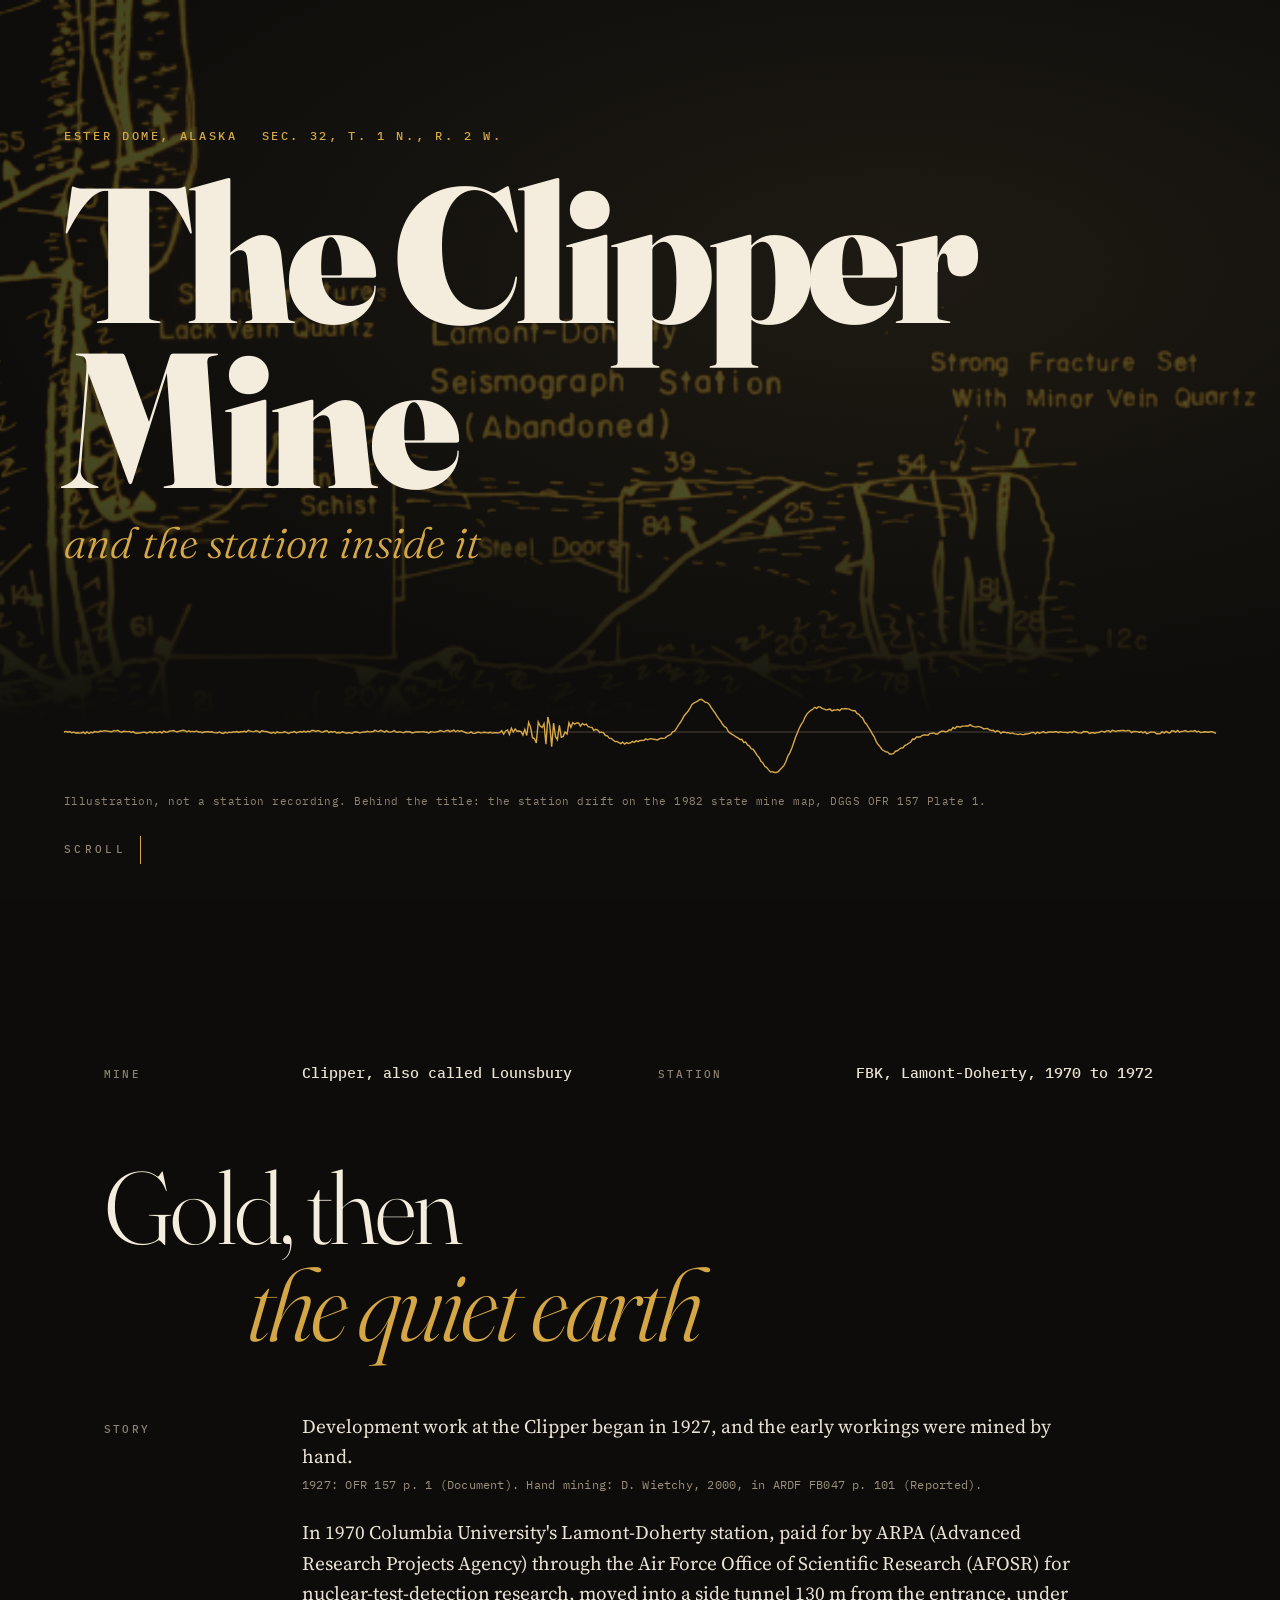
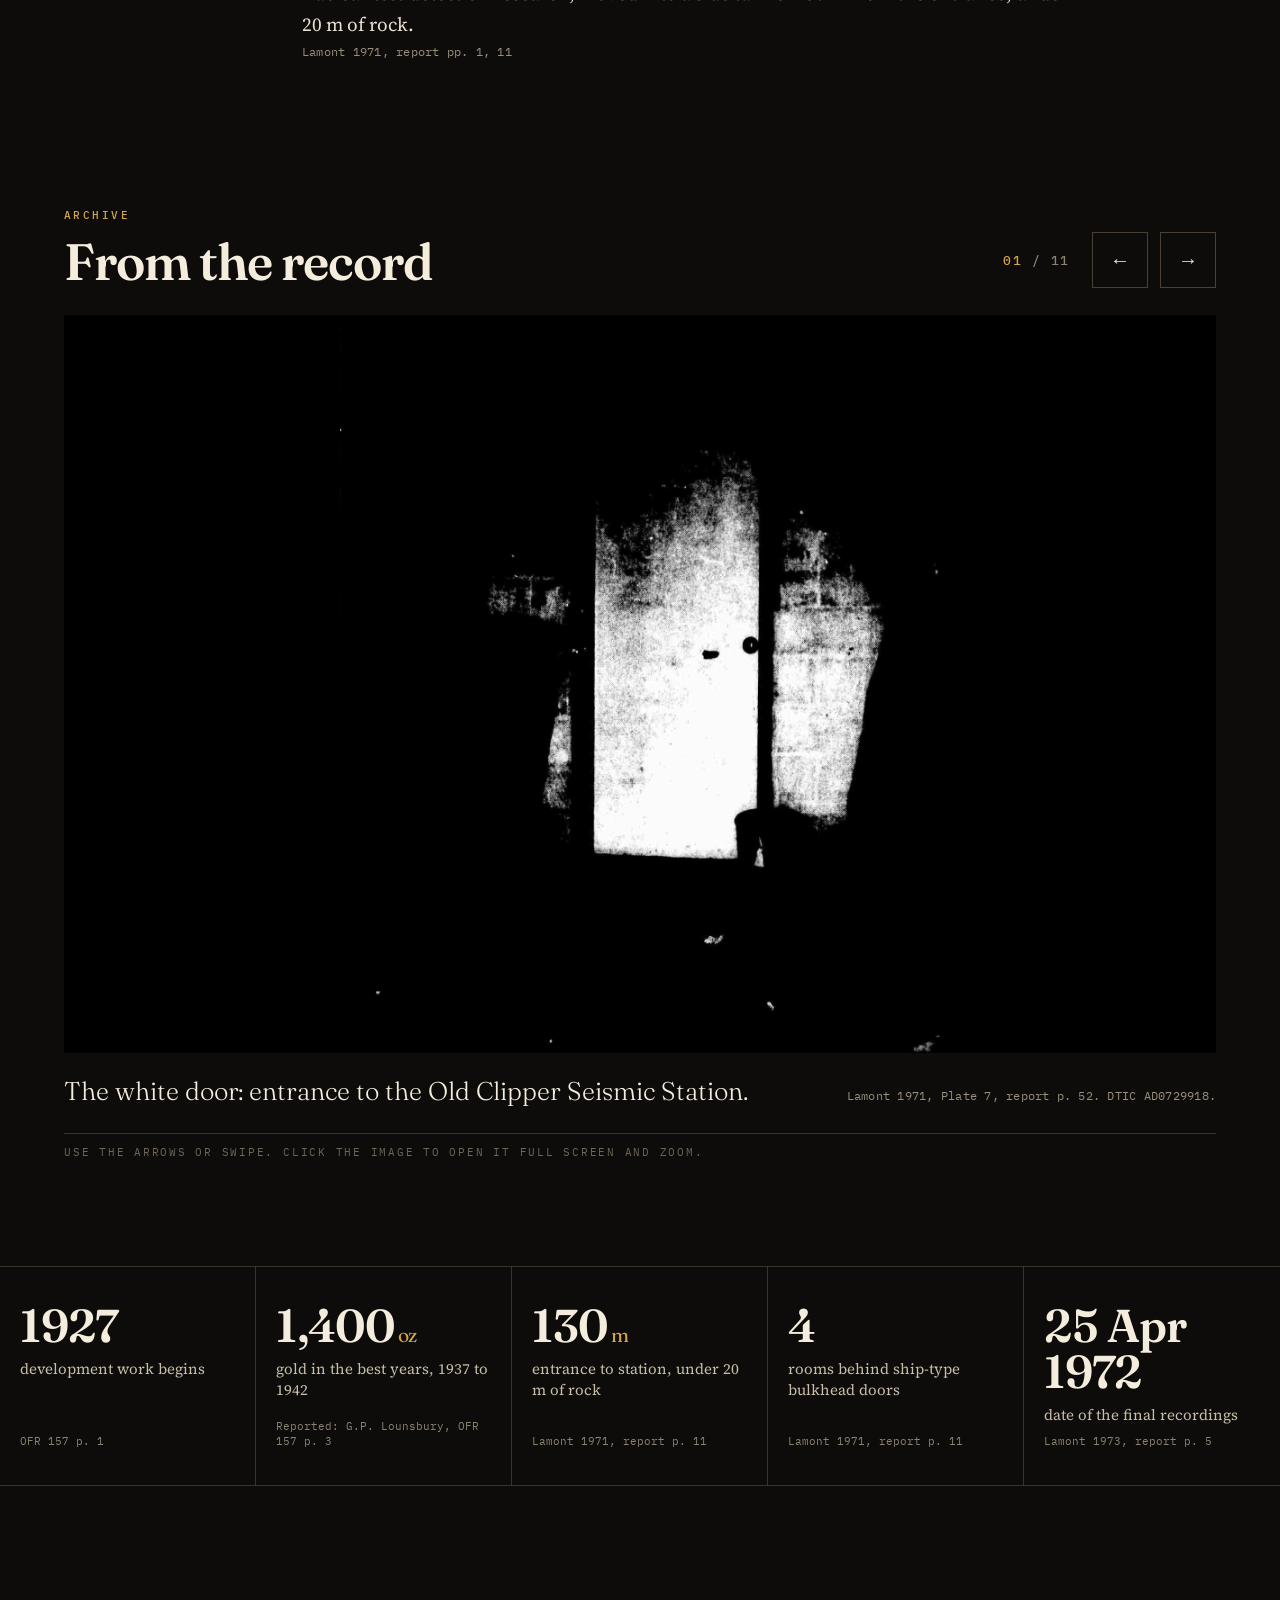
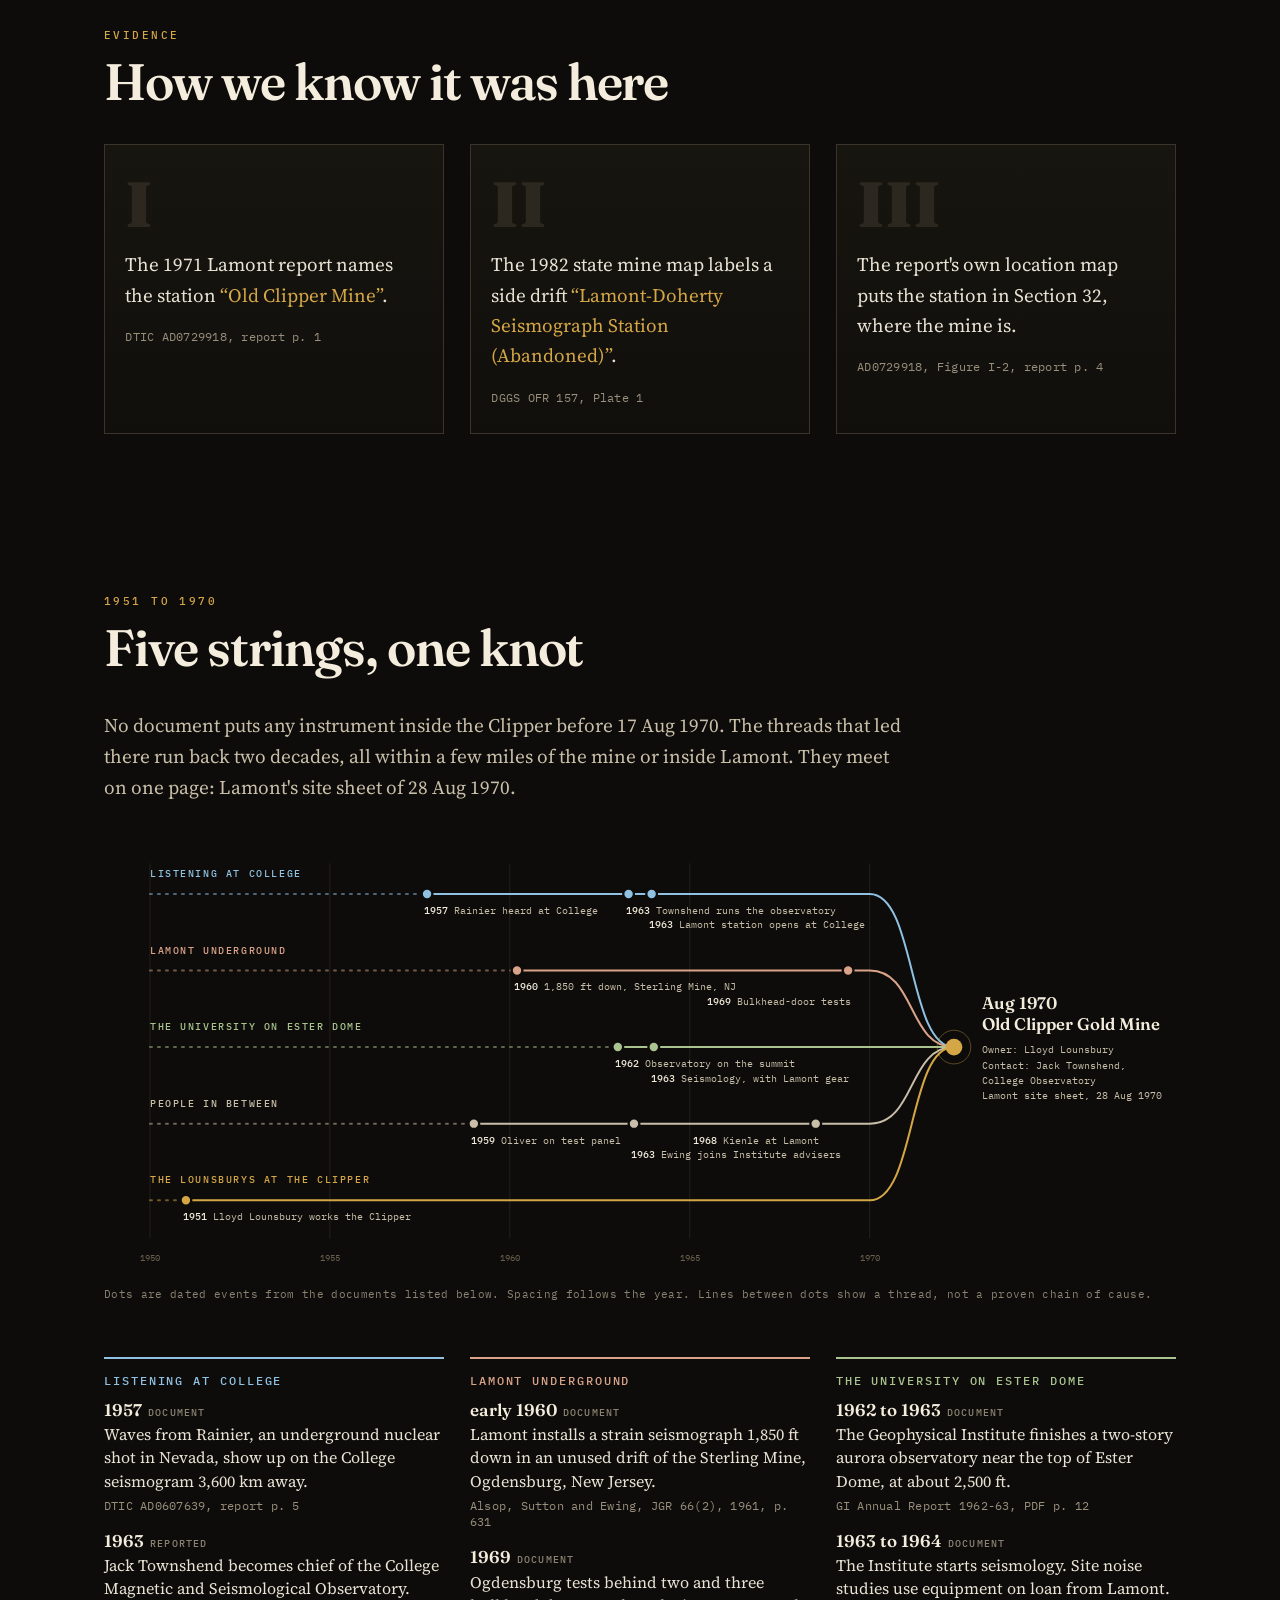
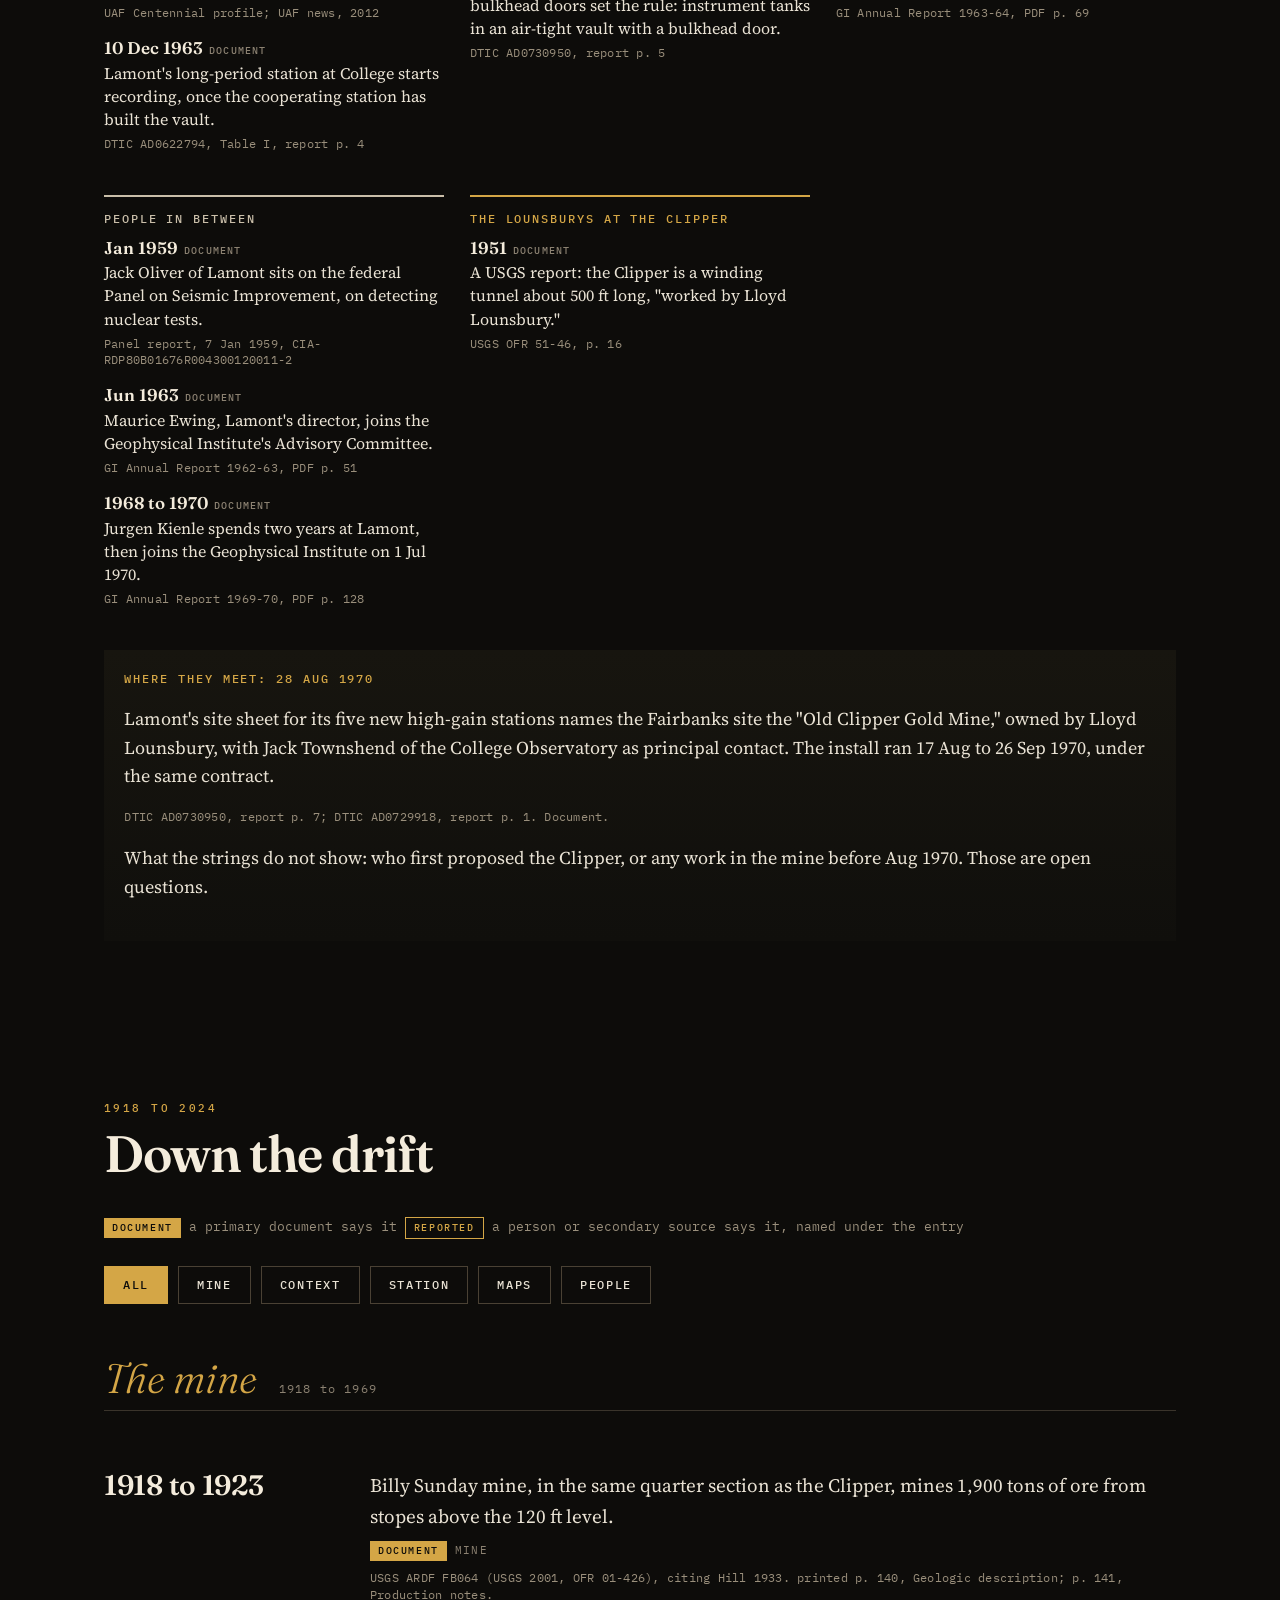
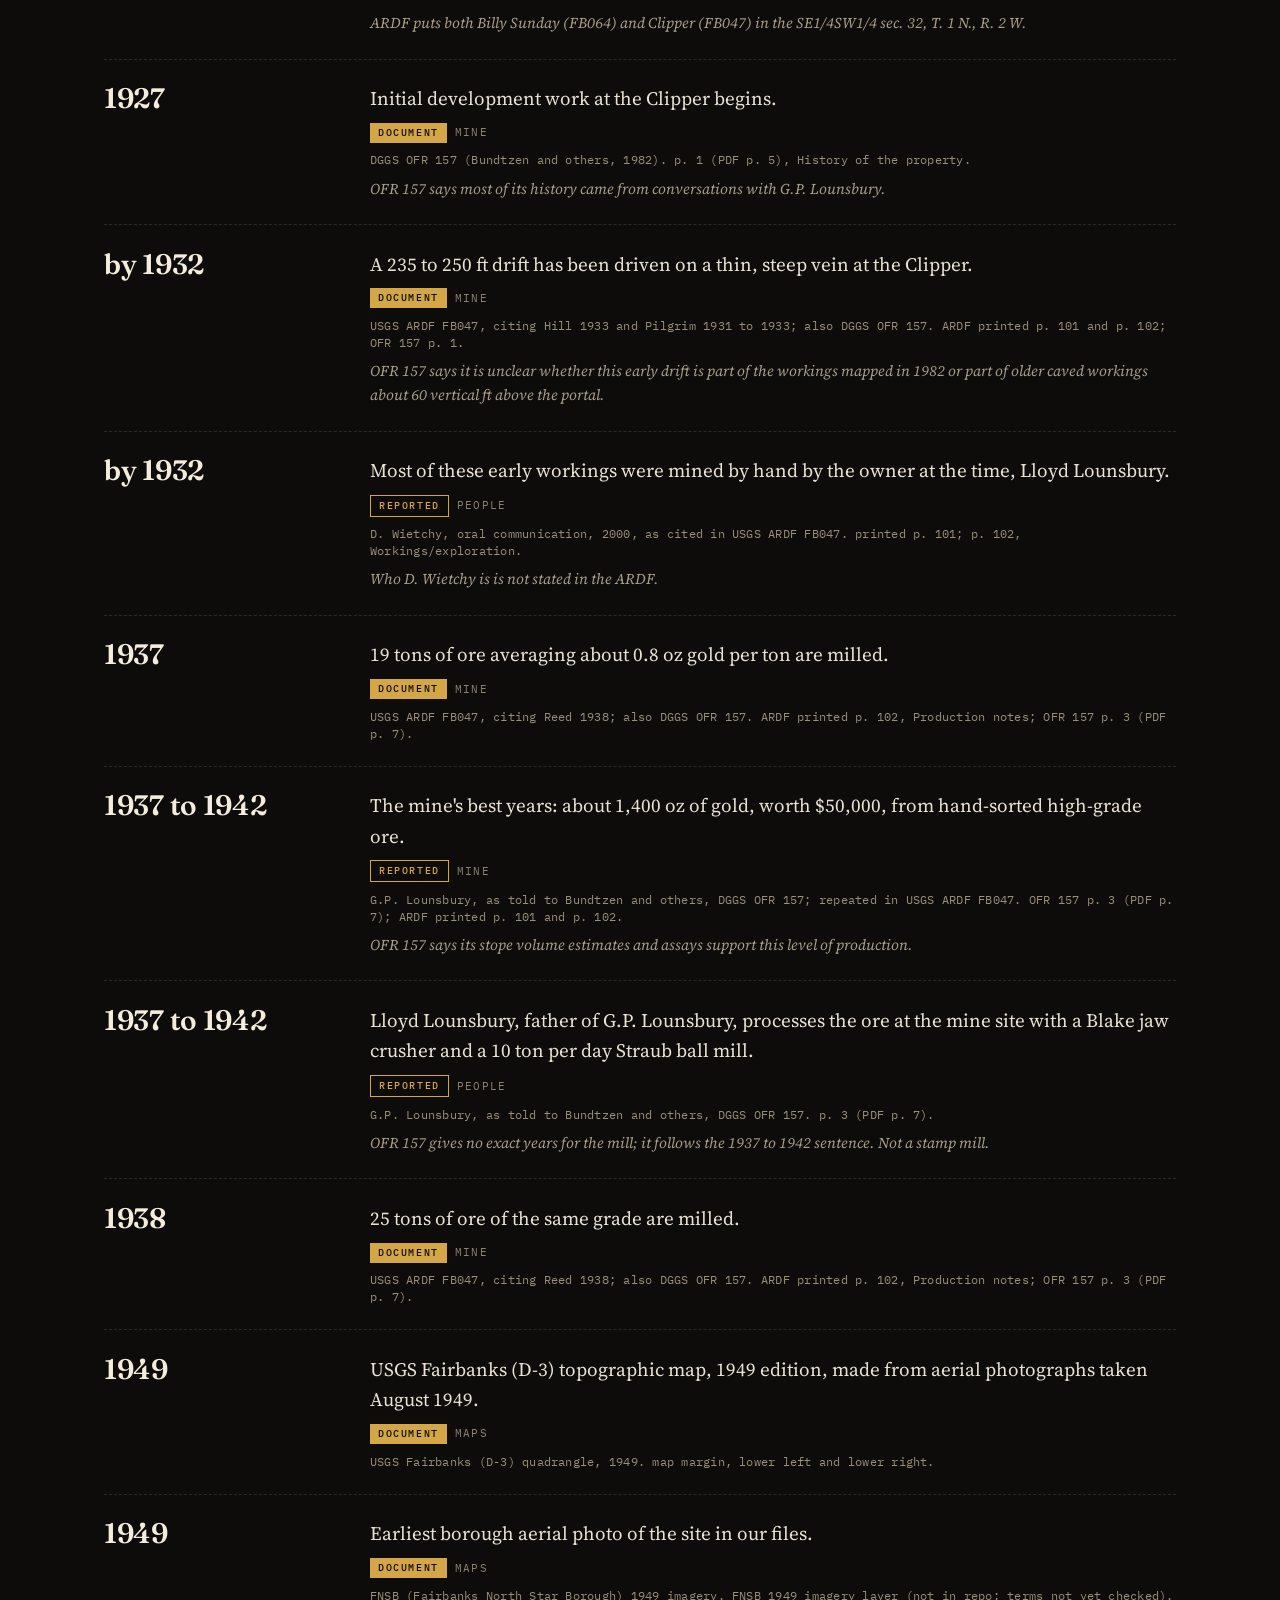
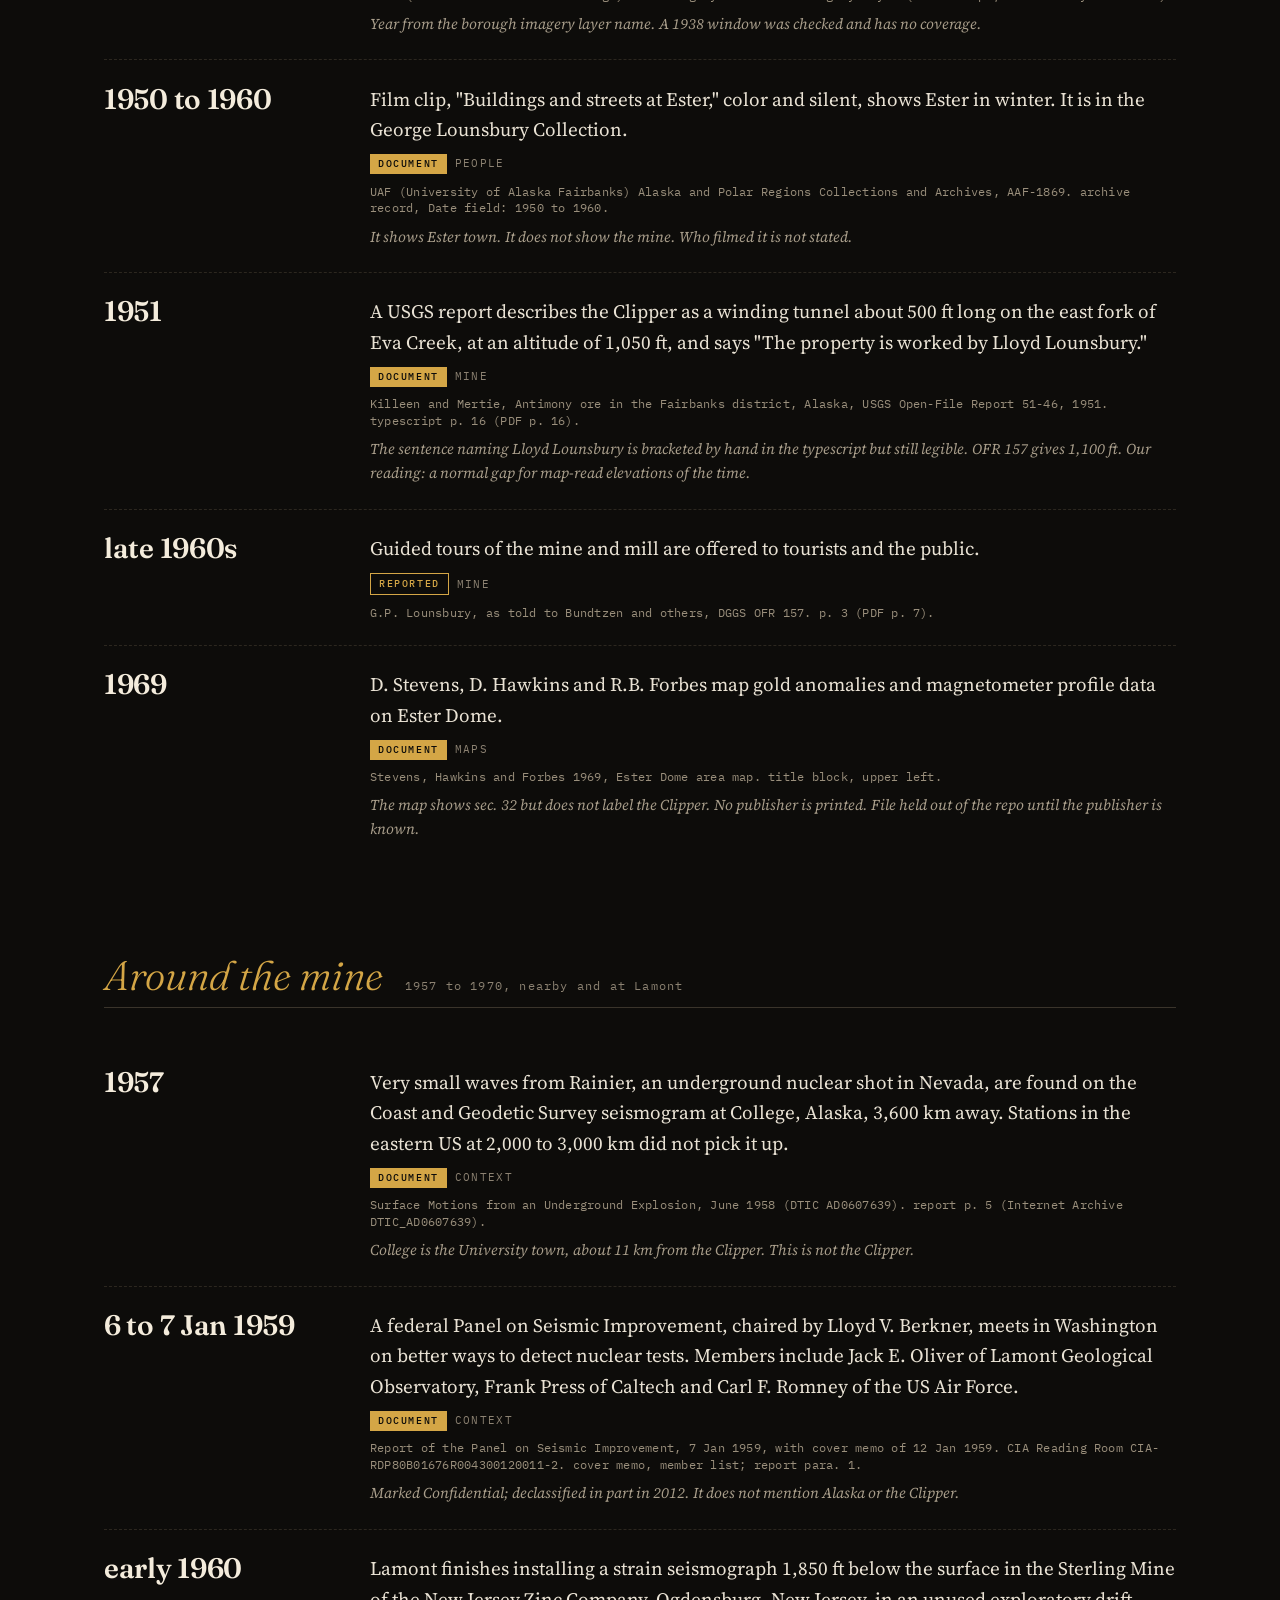
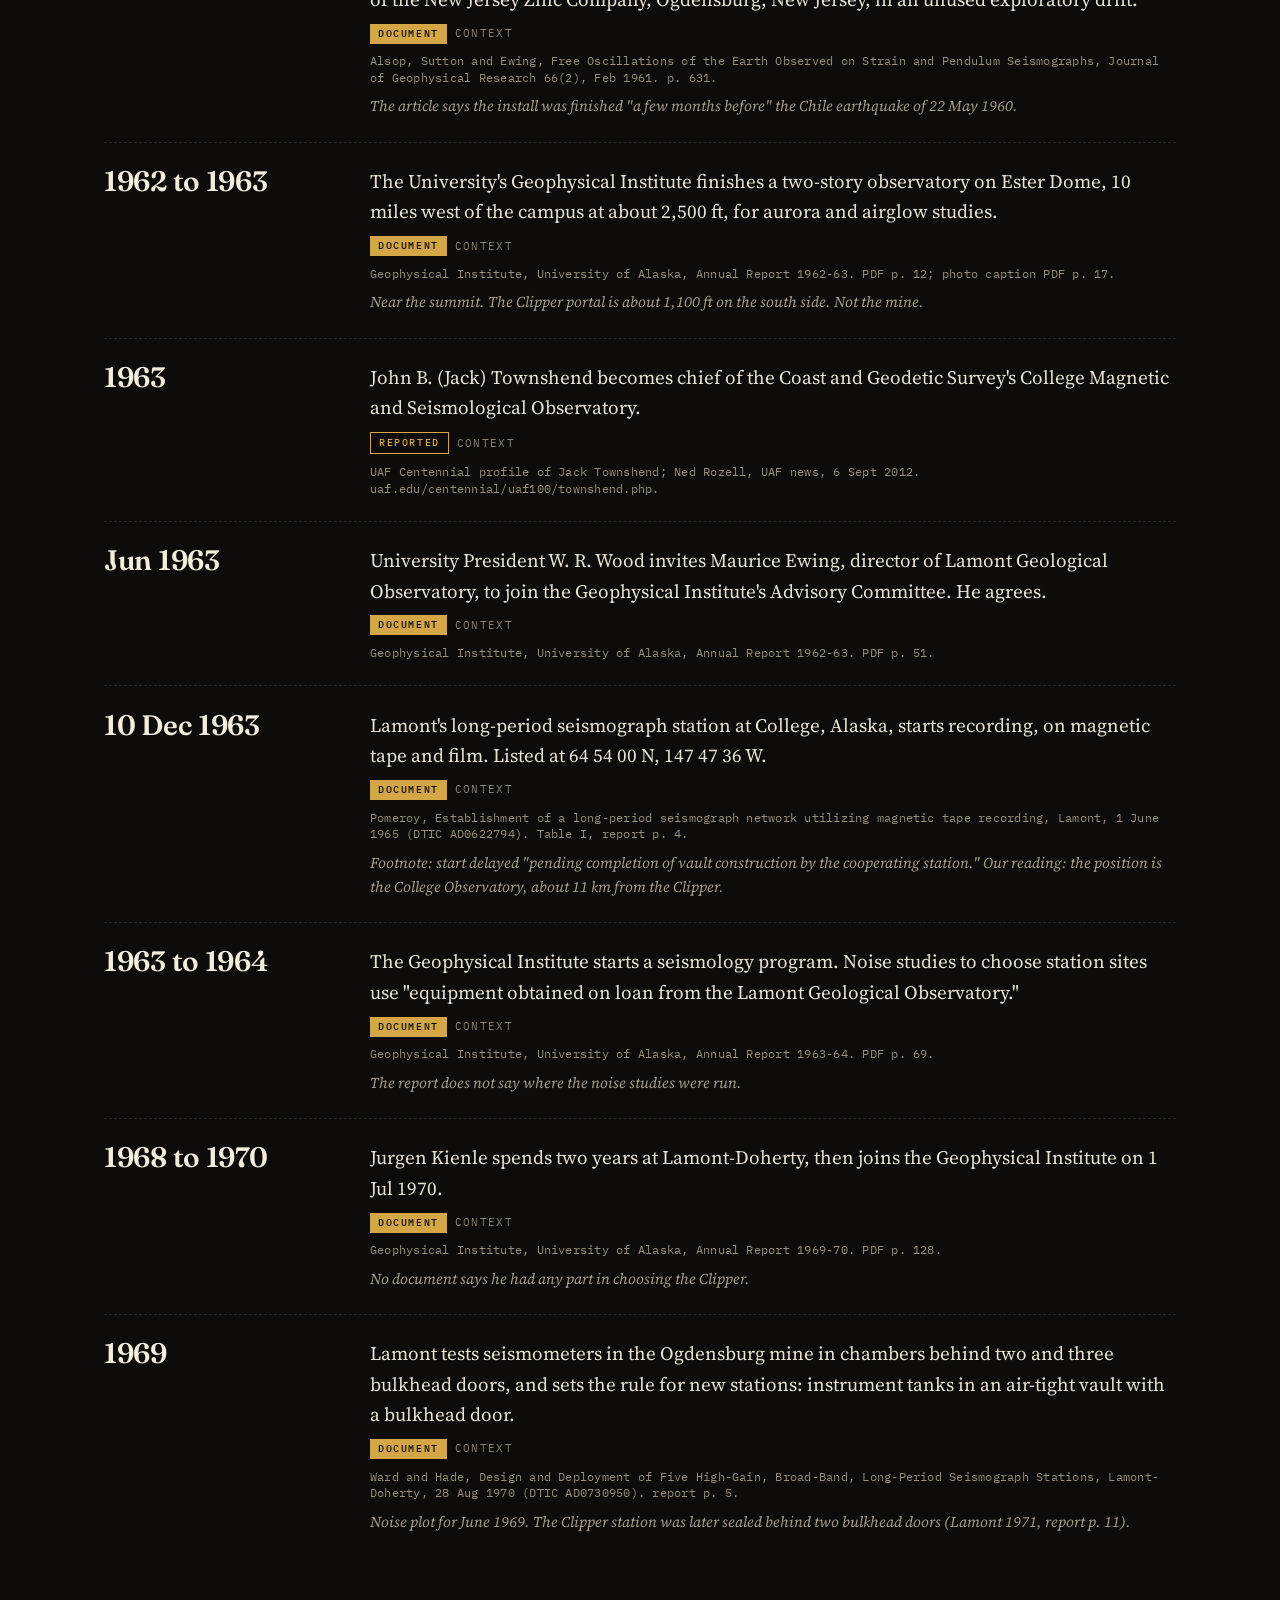
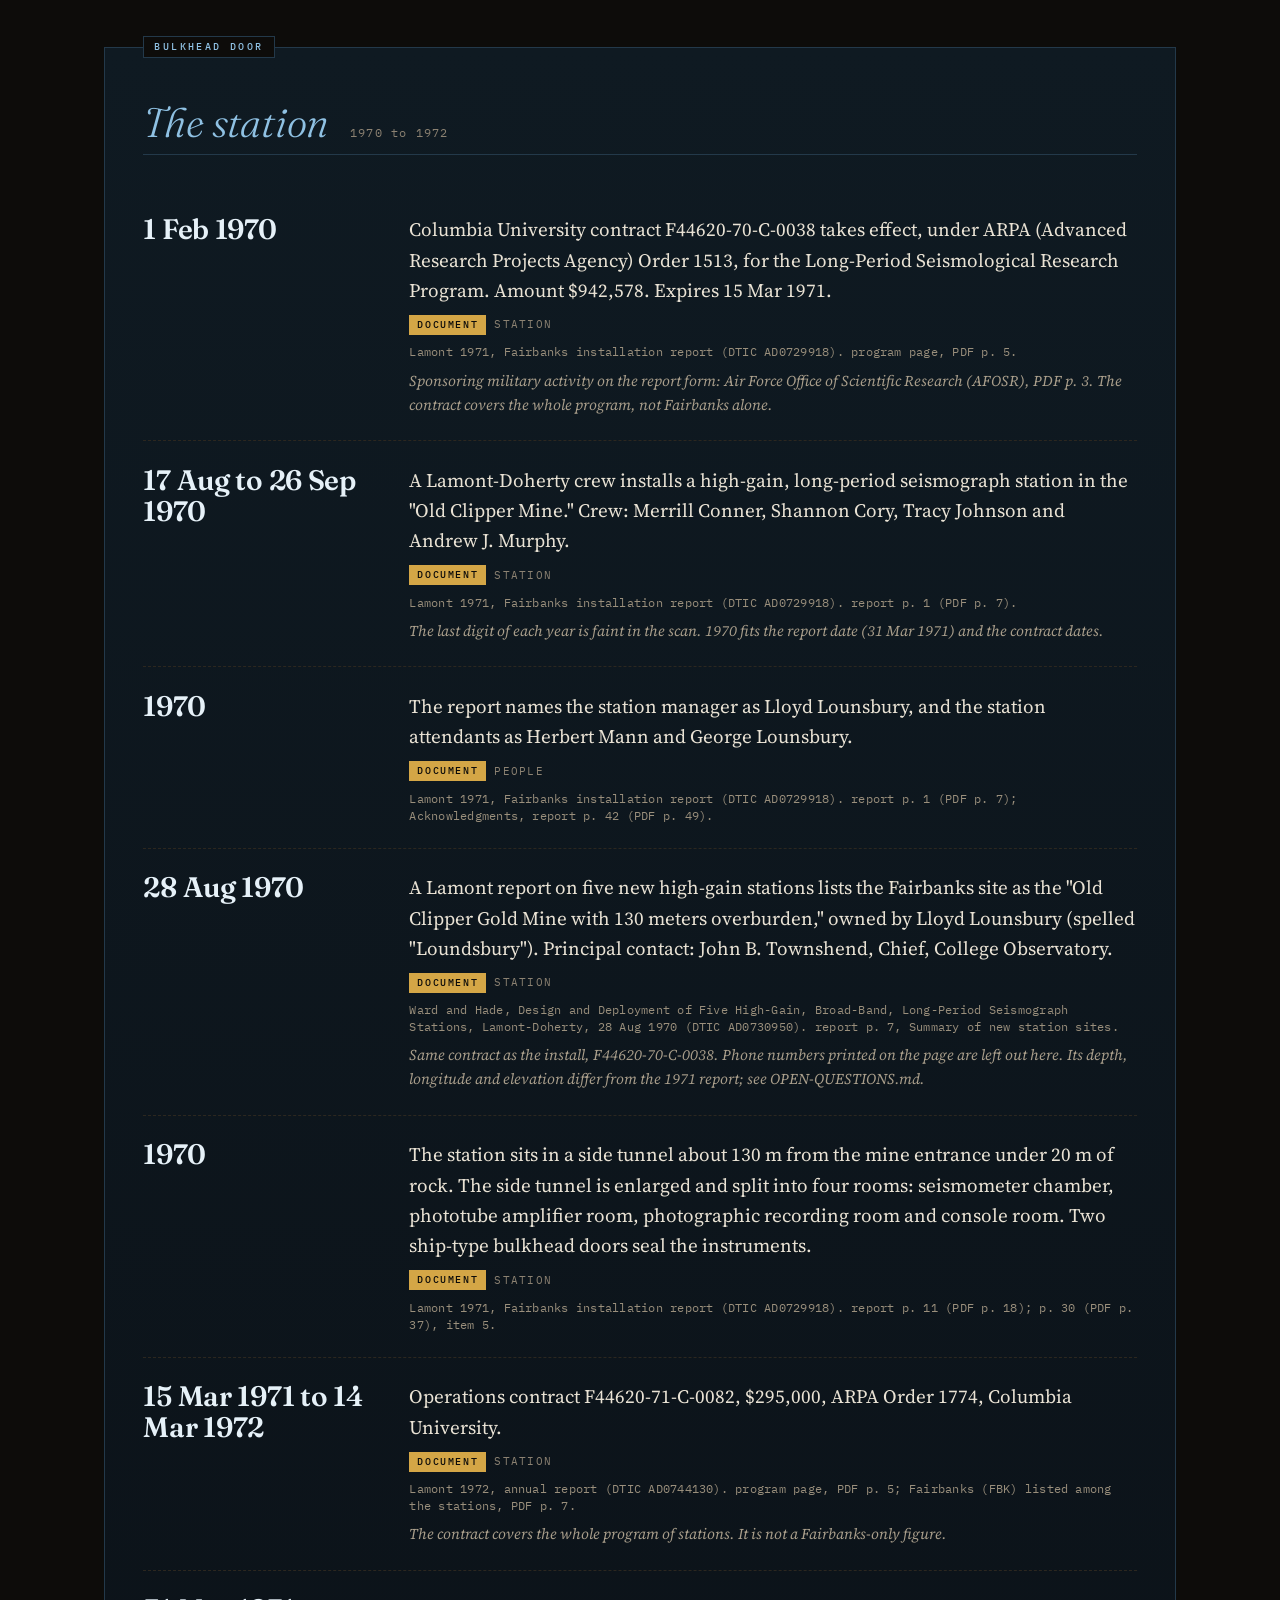
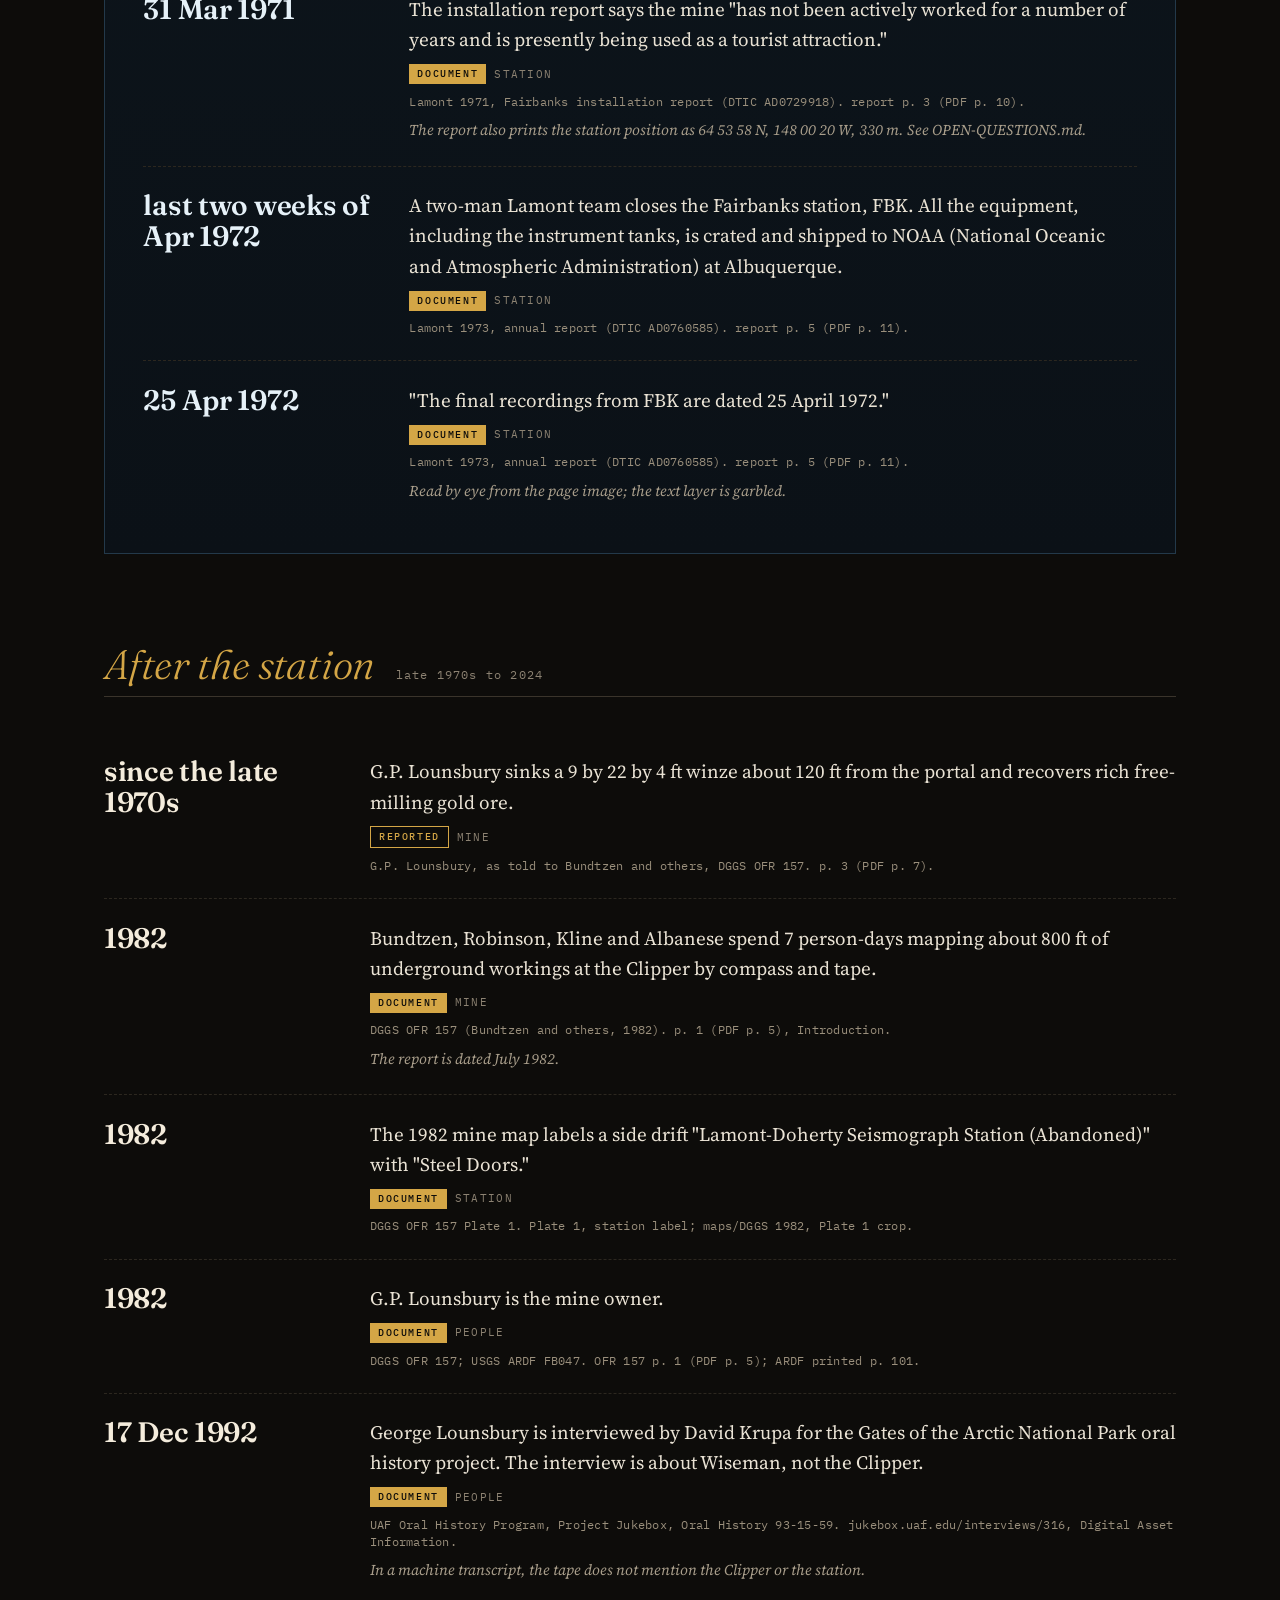
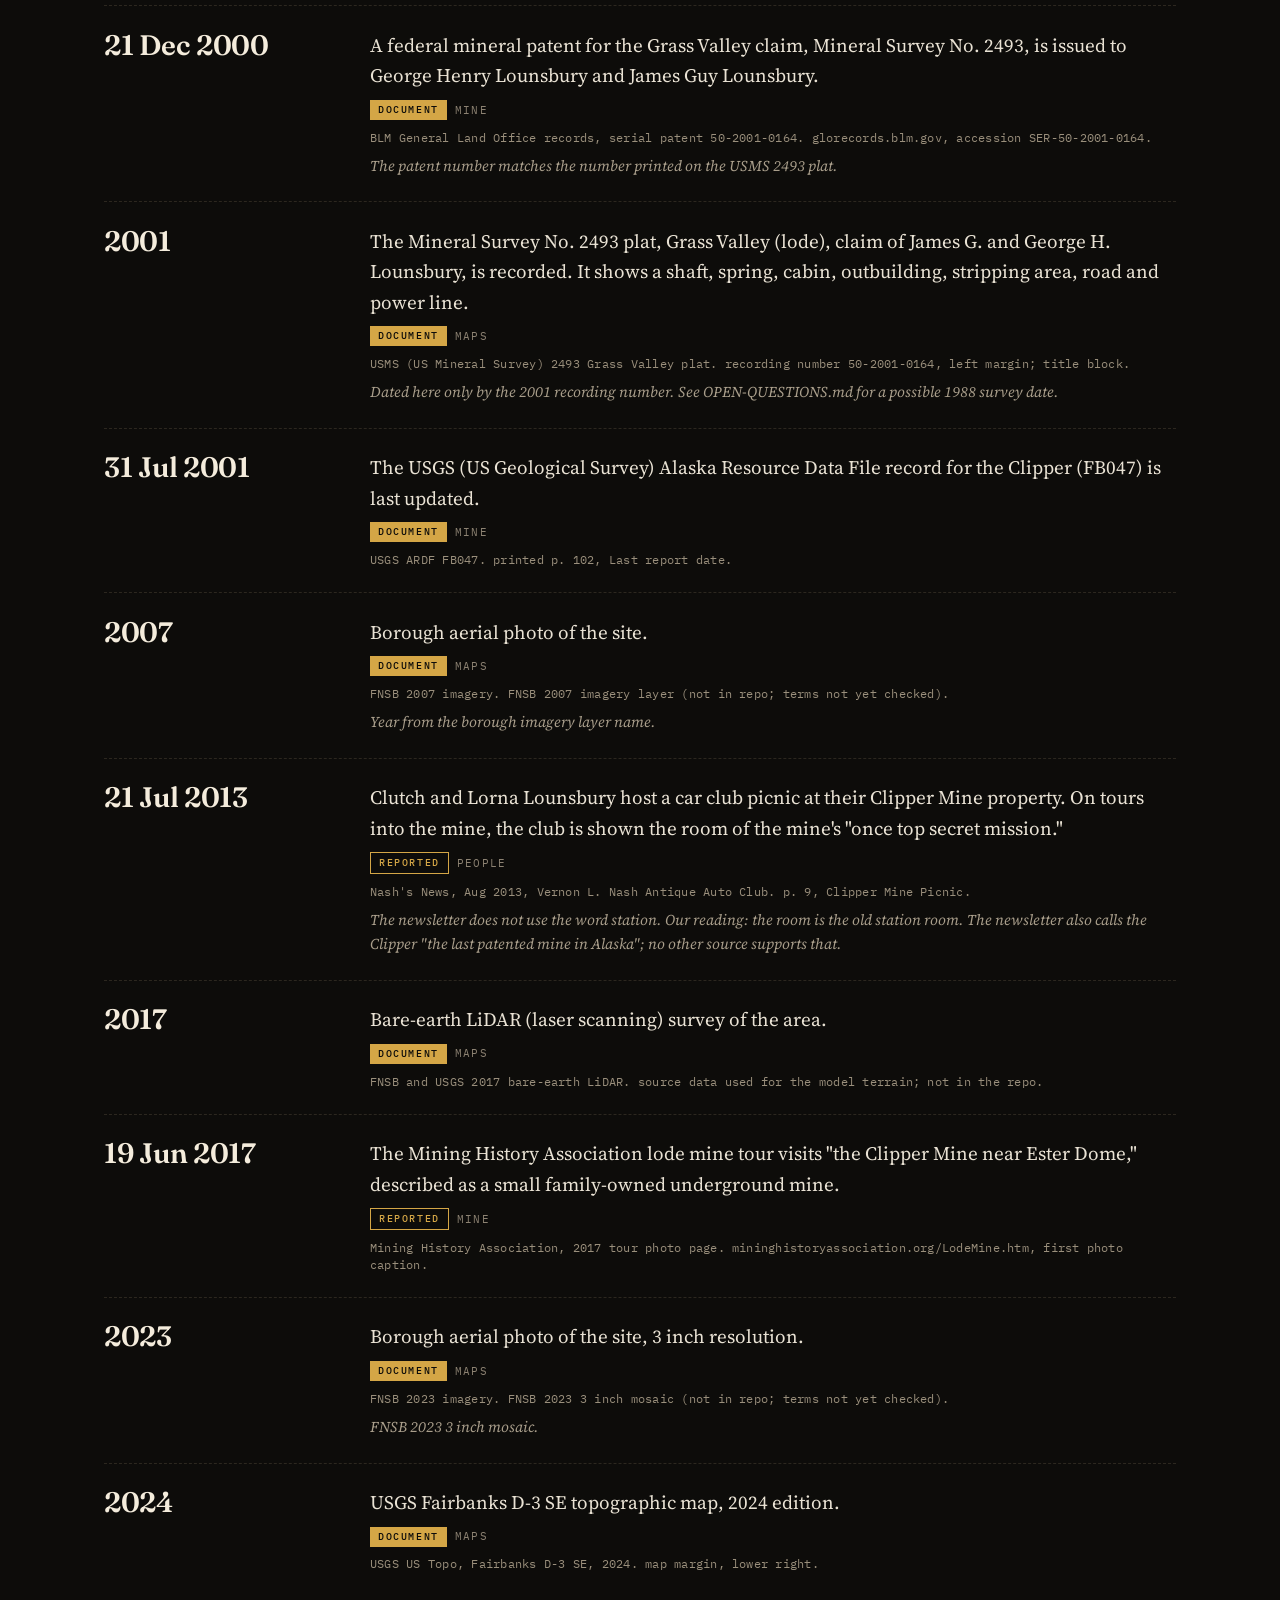
==== commit cdf74846: "Site v1.2: connect the 1951 to 1970 threads; simplify the carousel - New "Five strings, one knot" se" ====
--- a/site/index.html
+++ b/site/index.html
@@ -52,7 +52,7 @@
   </div>
   <div class="reel-stage" id="reel-stage" tabindex="0"></div>
   <div class="reel-cap" id="reel-cap"><p class="t"></p><p class="src"></p></div>
-  <p class="reel-hint">Click a side image to bring it to the center. Click the center image to open it full screen. Large scans can be zoomed to full detail.</p>
+  <p class="reel-hint">Use the arrows or swipe. Click the image to open it full screen and zoom.</p>
 </section>
 
 <div class="lb" id="lb" role="dialog" aria-modal="true" aria-label="Image viewer" hidden>
@@ -82,6 +82,18 @@
   </ol>
 </section>
 
+<section class="strings" id="strings">
+  <div class="reveal">
+    <h2><span class="tag">1951 to 1970</span>Five strings, one knot</h2>
+    <p class="strings-lede">No document puts any instrument inside the Clipper before 17 Aug 1970. The threads that led there run back two decades, all within a few miles of the mine or inside Lamont. They meet on one page: Lamont's site sheet of 28 Aug 1970.</p>
+  </div>
+  <figure class="strings-fig">
+    <svg id="strings-svg" viewBox="0 0 1400 560" role="img" aria-label="Diagram: five dated threads from 1951 to 1970 converging on the August 1970 Lamont site sheet for the Old Clipper Gold Mine. The same facts, with sources, are listed below."></svg>
+    <figcaption>Dots are dated events from the documents listed below. Spacing follows the year. Lines between dots show a thread, not a proven chain of cause.</figcaption>
+  </figure>
+  <div class="strings-list" id="strings-list"></div>
+</section>
+
 <section class="timeline-wrap">
   <div class="tl-head reveal">
     <h2><span class="tag">1918 to 2024</span>Down the drift</h2>
@@ -89,6 +101,7 @@
     <div class="filters" role="group" aria-label="Filter the timeline">
       <button type="button" data-filter="All" class="on">All</button>
       <button type="button" data-filter="Mine">Mine</button>
+      <button type="button" data-filter="Context">Context</button>
       <button type="button" data-filter="Station">Station</button>
       <button type="button" data-filter="Maps">Maps</button>
       <button type="button" data-filter="People">People</button>
@@ -102,11 +115,8 @@
   <p class="foot-big">Every entry is checked against its source, page by page.</p>
   <p>Full citations, rights and open questions: SOURCES.md, RIGHTS.md and OPEN-QUESTIONS.md in this repository.</p>
   <p class="abbr">DTIC (Defense Technical Information Center). DGGS (Alaska Division of Geological and Geophysical Surveys). OFR (Open-File Report). USGS (US Geological Survey). ARDF (Alaska Resource Data File). NOAA (National Oceanic and Atmospheric Administration). FBK (the station's code).</p>
-  <p class="abbr">Image carousel adapted from Codrops "Slideshow Animations" (MIT License). Animation by GSAP and Flip (GSAP standard license).</p>
 </footer>
 
-<script src="vendor/gsap.min.js"></script>
-<script src="vendor/Flip.min.js"></script>
 <script src="timeline.js"></script>
 </body>
 </html>
--- a/site/style.css
+++ b/site/style.css
@@ -75,15 +75,10 @@
 .reel-btn { width: 56px; height: 56px; border: 1px solid #4a4134; background: transparent; color: #e9e2d4; font-size: 20px; cursor: pointer; transition: background 0.25s, color 0.25s, border-color 0.25s; }
 .reel-btn:hover, .reel-btn:focus-visible { background: #d4a646; color: #0d0c0a; border-color: #d4a646; outline: none; }
 .reel-stage { position: relative; height: min(82vh, 860px); overflow: hidden; background: #000; border: 0; outline: none; touch-action: pan-y; }
-.reel-stage:focus-visible { border-color: #d4a646; }
-.r-track { position: absolute; top: 0; left: 0; height: 100%; display: flex; align-items: center; gap: 2.4rem; will-change: transform; }
-.r-tile { flex: none; height: 26%; padding: 0; border: 0; background: none; cursor: pointer; display: block; filter: grayscale(1) brightness(0.75); transition: filter 0.4s; }
-.r-tile img { display: block; height: 100%; width: auto; max-width: none; pointer-events: none; user-select: none; box-shadow: 0 20px 50px rgba(0,0,0,0.85); }
-.r-tile:hover, .r-tile:focus-visible { filter: grayscale(1) brightness(1); outline: none; }
-.r-tile:focus-visible img { outline: 1px solid #d4a646; outline-offset: 4px; }
-.r-tile.cur { height: 86%; filter: none; cursor: zoom-in; }
-.r-tile.cur img { max-height: 100%; }
-.r-tile.cur img { box-shadow: 0 40px 120px rgba(0,0,0,0.9); }
+.reel-stage { display: flex; align-items: center; justify-content: center; cursor: zoom-in; }
+.reel-stage:focus-visible { outline: 1px solid #d4a646; outline-offset: 4px; }
+.r-img { display: block; max-width: 100%; max-height: 100%; width: auto; height: auto; opacity: 0; transition: opacity 0.4s ease; user-select: none; -webkit-user-drag: none; }
+.r-img.in { opacity: 1; }
 .reel-cap { display: grid; grid-template-columns: 1fr auto; gap: 1vw; align-items: baseline; padding: 2.4vh 0 0; border-bottom: 1px solid #3a342b; padding-bottom: 2.4vh; min-height: 9vh; }
 .reel-cap .t { margin: 0; font: 300 clamp(20px, 2vw, 28px)/1.25 "Fraunces", serif; color: #f4ecdc; }
 .reel-cap .src { margin: 0; text-align: right; max-width: 34em; }
@@ -185,8 +180,35 @@
 .lb-help { position: absolute; top: 2.6vh; left: 3vw; font: 11px/1 "IBM Plex Mono", monospace; letter-spacing: 0.16em; text-transform: uppercase; color: #8c8272; }
 @media (max-width: 700px) { .lb-bar { flex-direction: column; } .lb-bar .src { text-align: left; } }
 
-.r-tile { display: flex; align-items: center; justify-content: center; }
-.r-tile.cur img { height: auto; max-height: 100%; max-width: min(80vw, 1150px); }
-.r-tile.cur:has(img) { height: 86%; }
 
 .lb.nozoom .lb-img { cursor: default; }
+
+/* Strings: threads from 1951 to 1970 meeting at the Clipper */
+.strings { margin: 18vh 0 0; }
+.strings-lede { max-width: 42em; font-size: clamp(18px, 1.5vw, 21px); color: #c9bea9; margin: 0 0 5vh; }
+.strings-fig { margin: 0; }
+.strings-fig svg { width: 100%; height: auto; display: block; overflow: visible; }
+.strings-fig figcaption { font: 11px/1.5 "IBM Plex Mono", monospace; color: #8c8272; margin-top: 10px; letter-spacing: 0.03em; }
+.s-line { fill: none; stroke-width: 2; stroke-linecap: round; vector-effect: non-scaling-stroke; }
+.s-axis { stroke: #2c271f; stroke-width: 1; }
+.s-axis-t { font: 12px "IBM Plex Mono", monospace; fill: #6b604f; }
+.s-title { font: 500 13px "IBM Plex Mono", monospace; letter-spacing: 0.16em; text-transform: uppercase; }
+.s-lab { font: 13px "IBM Plex Mono", monospace; fill: #c9bea9; }
+.s-lab .y { fill: #f4ecdc; font-weight: 500; }
+.s-dot { stroke: #0d0c0a; stroke-width: 3; }
+.s-knot { fill: #d4a646; }
+.s-knot-ring { fill: none; stroke: #d4a646; stroke-width: 1; opacity: 0.5; }
+.s-knot-t { font: 600 22px "Fraunces", serif; fill: #f4ecdc; }
+.s-knot-s { font: 13px "IBM Plex Mono", monospace; fill: #c9bea9; }
+.strings-list { display: grid; grid-template-columns: repeat(3, 1fr); gap: 2vw; margin-top: 6vh; }
+.s-card { border-top: 2px solid var(--c); padding-top: 1.6vh; }
+.s-card h3 { margin: 0 0 1.2vh; font: 500 12px/1.3 "IBM Plex Mono", monospace; letter-spacing: 0.16em; text-transform: uppercase; color: var(--c); }
+.s-card ol { list-style: none; margin: 0; padding: 0; }
+.s-card li { margin: 0 0 1.8vh; }
+.s-card li b { font: 600 17px/1.2 "Fraunces", serif; color: #f4ecdc; display: block; }
+.s-card li p { margin: 0.2em 0 0; font-size: 16px; line-height: 1.45; }
+.s-card.knot { grid-column: 1 / -1; border-top-color: #d4a646; background: linear-gradient(180deg, #17150f, #100f0c); padding: 2.4vh 1.6vw; }
+.s-card.knot h3 { color: #d4a646; }
+.s-card .g { font: 500 10px/1 "IBM Plex Mono", monospace; letter-spacing: 0.12em; text-transform: uppercase; color: #8c8272; margin-left: 0.6em; }
+@media (max-width: 900px) { .strings-list { grid-template-columns: 1fr 1fr; } }
+@media (max-width: 700px) { .strings-fig { display: none; } .strings-list { grid-template-columns: 1fr; } }
